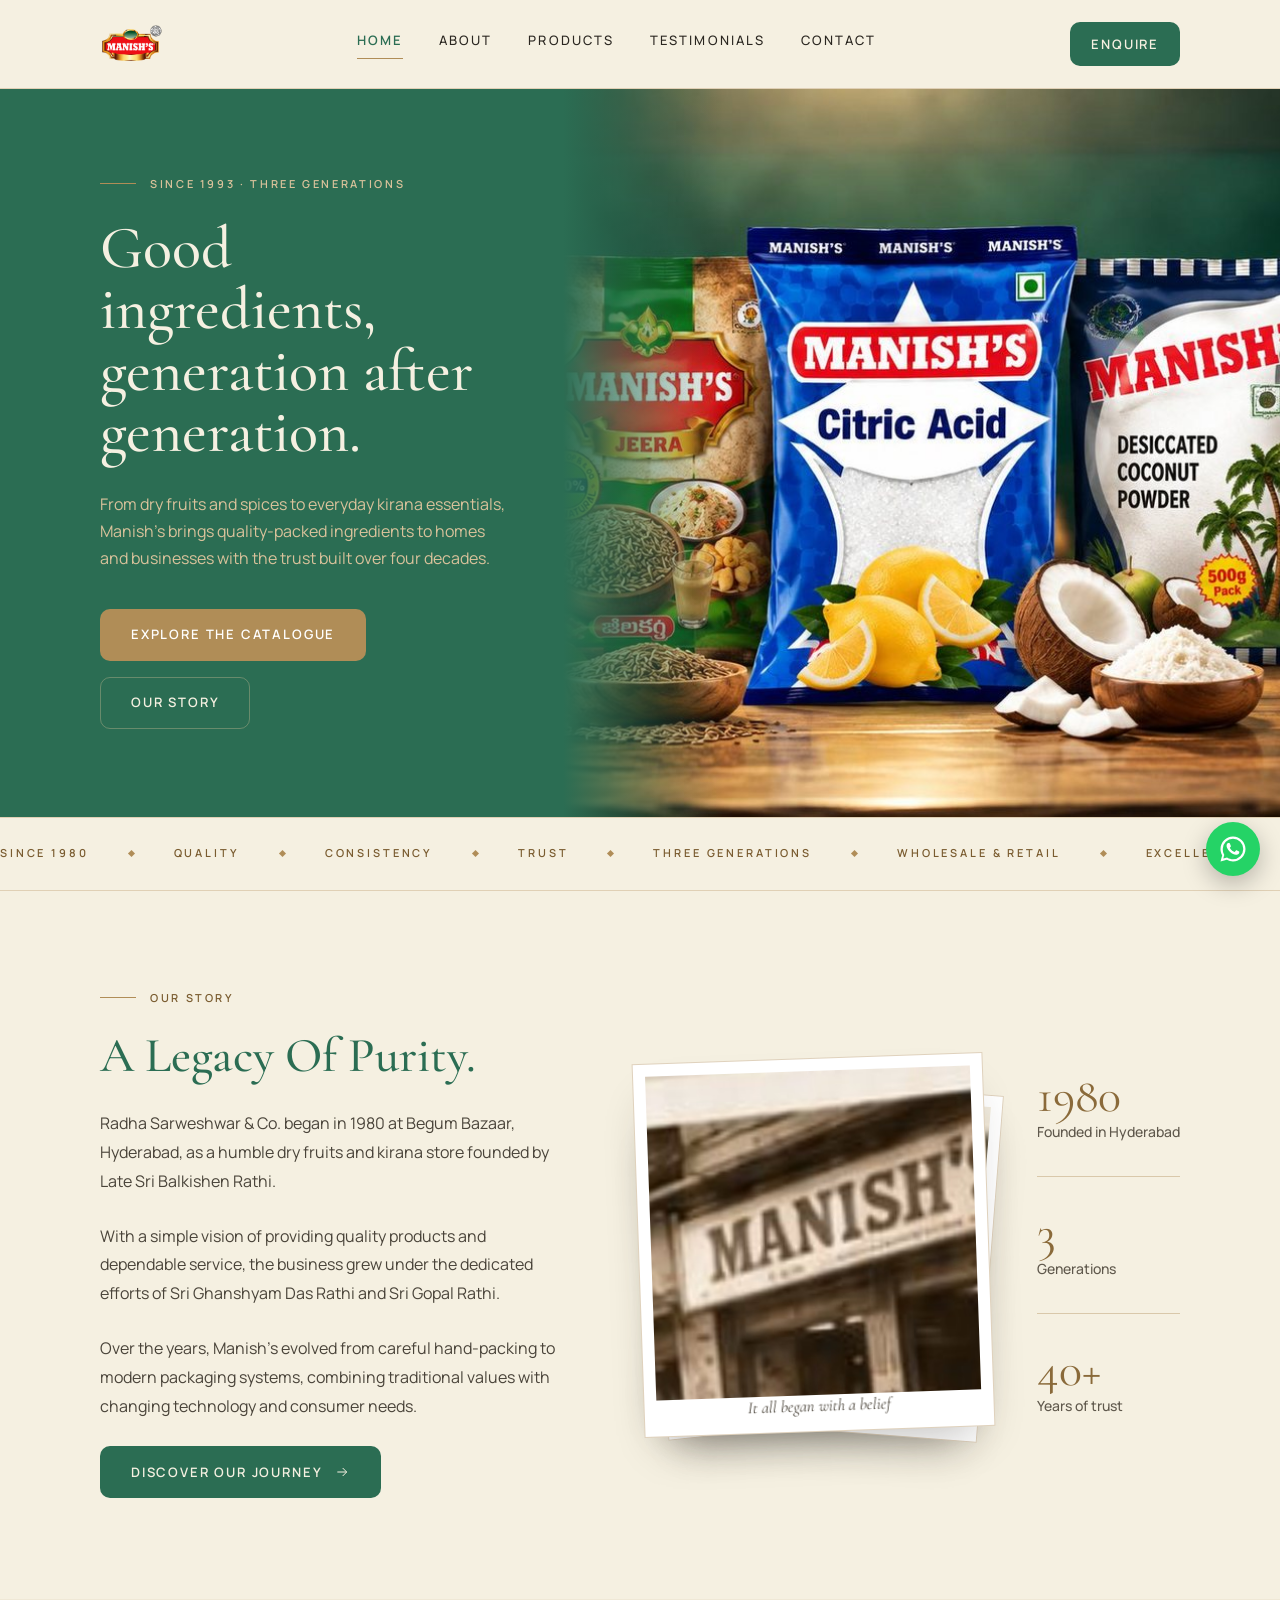
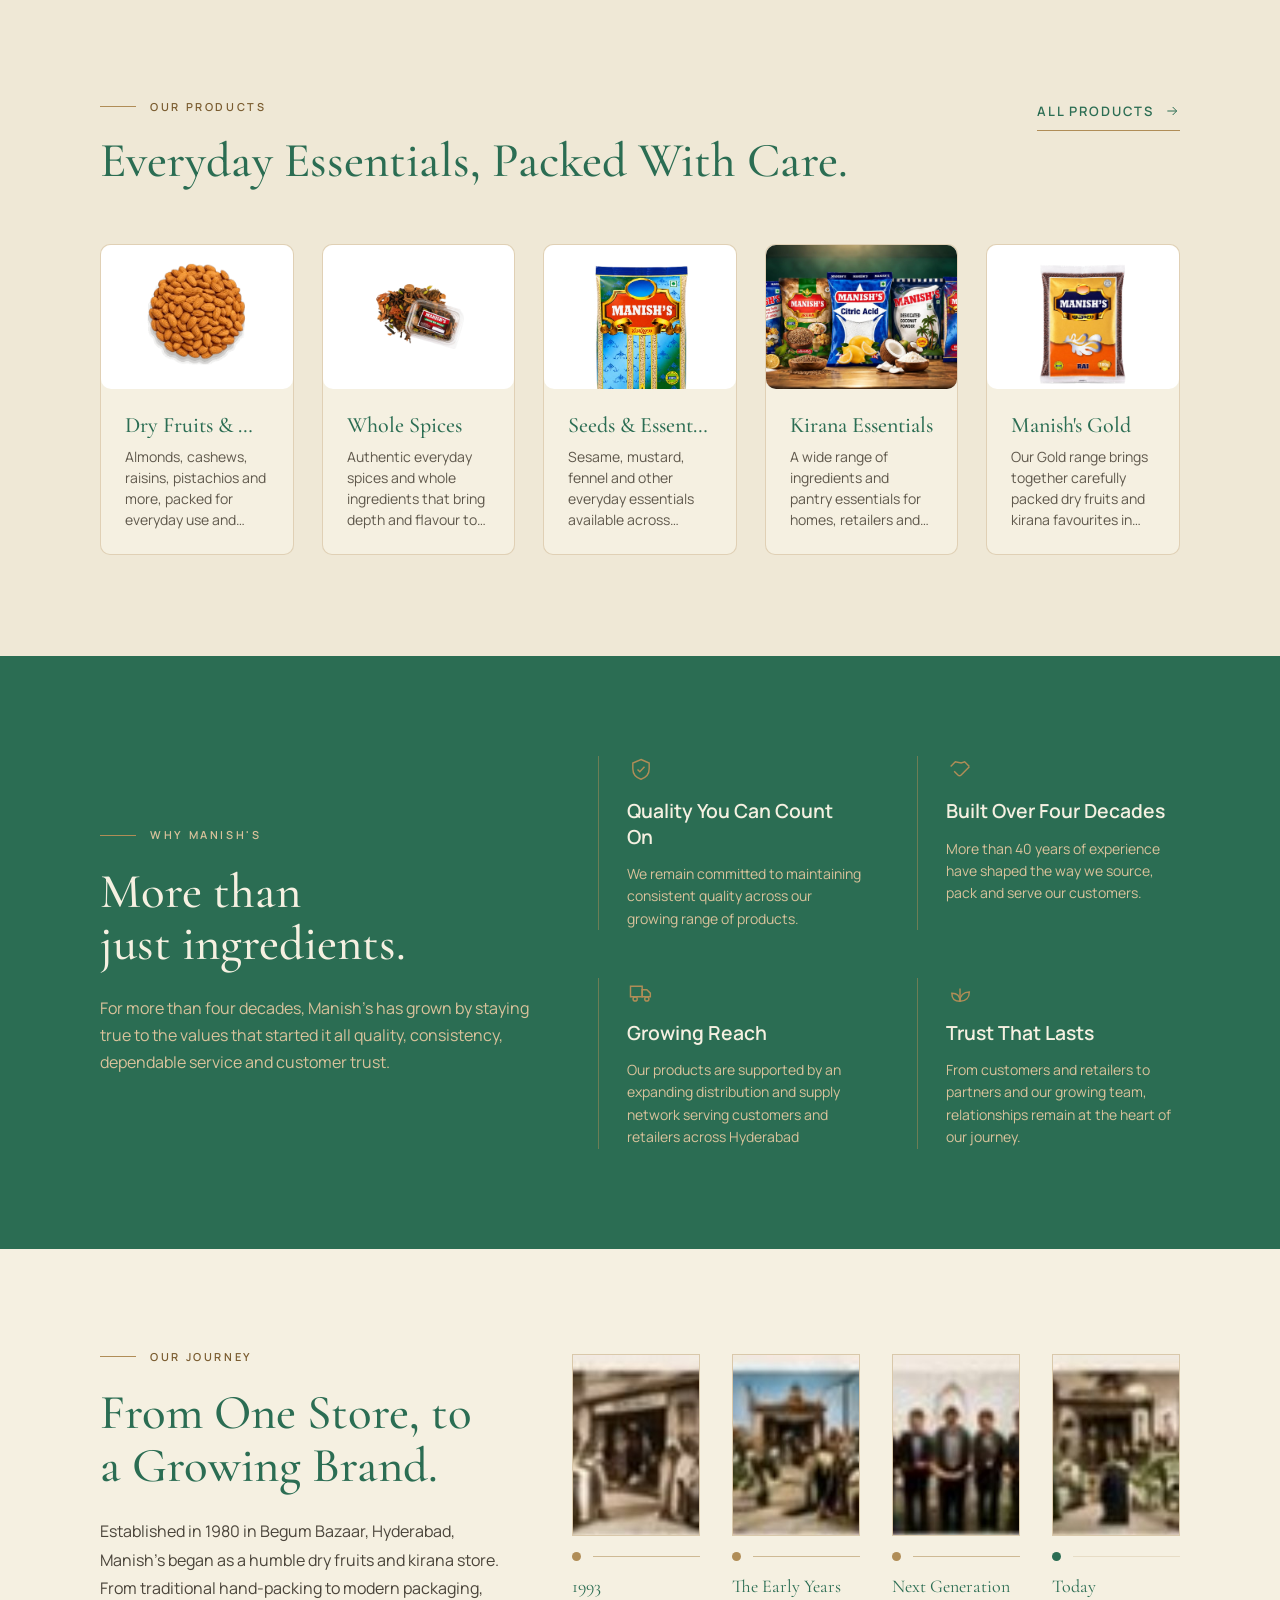
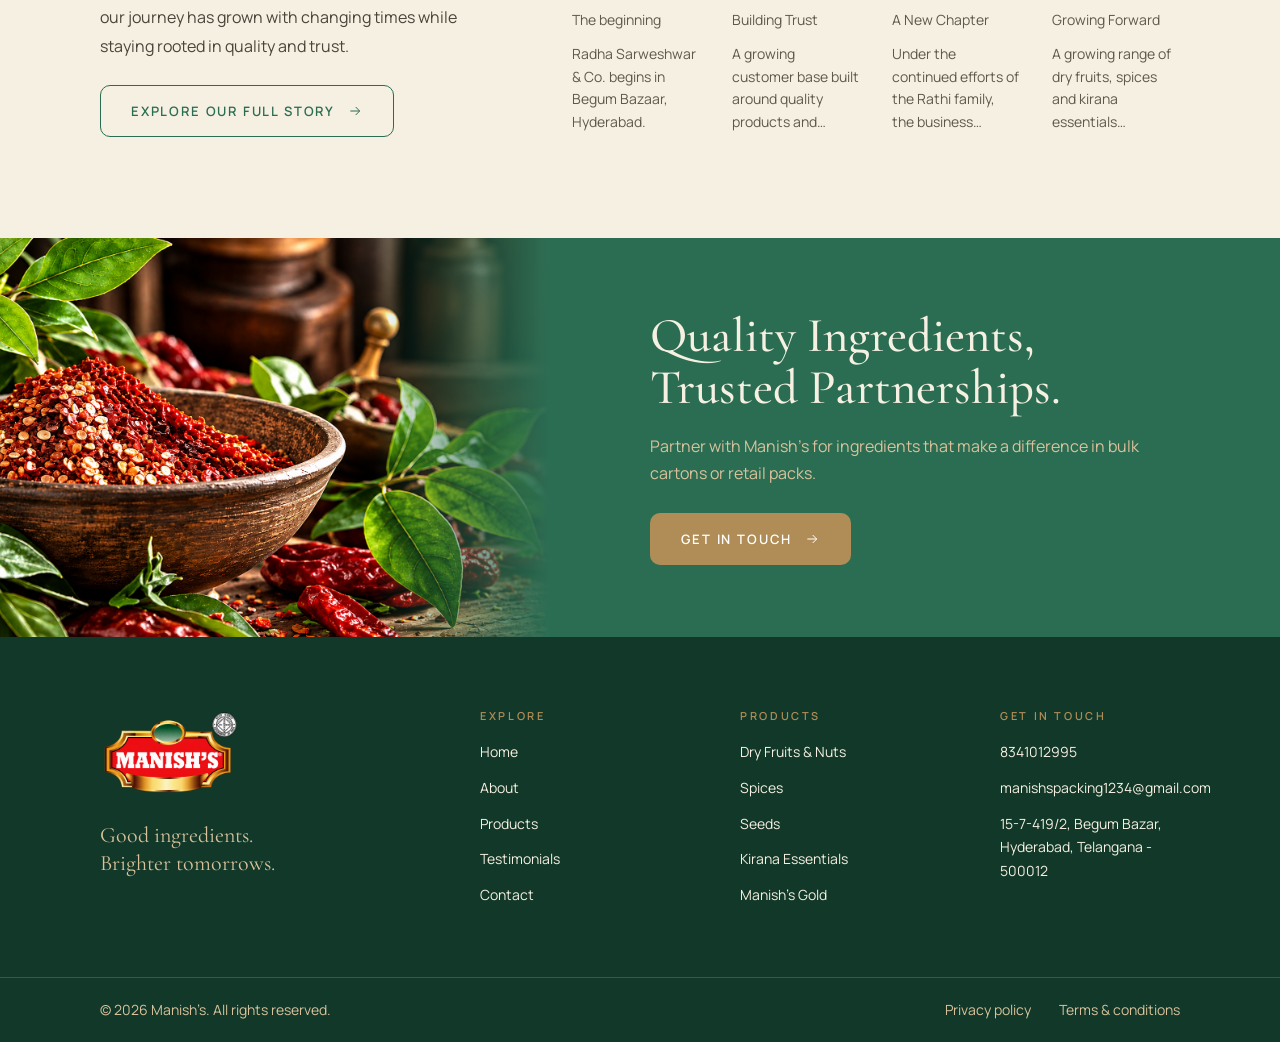
==== index.html @ 238dfd73 "update" ====
<!doctype html>
<html lang="en">
<head>
<meta charset="utf-8">
<meta name="viewport" content="width=device-width, initial-scale=1">
<title>Manish's - good ingredients, generation after generation</title>
<meta name="description" content="Dried fruits, nuts, seeds, spices and pantry essentials from Manish's — sourced at origin, graded by hand, trading since 1993.">
<meta property="og:title" content="Manish's — good ingredients, generation after generation">
<meta property="og:description" content="Dried fruits, nuts, seeds, spices and pantry essentials from Manish's — sourced at origin, graded by hand, trading since 1993.">
<meta property="og:type" content="website">
<meta name="theme-color" content="#1e5841">
<link rel="icon" href="assets/img/Logo.png">
<link rel="preconnect" href="https://fonts.googleapis.com">
<link rel="preconnect" href="https://fonts.gstatic.com" crossorigin>
<link href="https://fonts.googleapis.com/css2?family=Cormorant+Garamond:wght@400;500;600&family=Manrope:wght@400;500;600;700&display=swap" rel="stylesheet">
<link rel="stylesheet" href="assets/css/style.css">
</head>
<body>
<a class="skip-link" href="#main">Skip to content</a>
<header class="site-header">
  <div class="container site-header__inner">
    <a class="brand" href="index.html" aria-label="Manish's — home">
      <img src="assets/img/Logo.png" alt="Manish's" width="140" height="107">
    </a>
    <nav class="nav" aria-label="Primary"><a class="nav__link" href="index.html" aria-current="page">Home</a><a class="nav__link" href="about.html">About</a><a class="nav__link" href="products.html">Products</a><a class="nav__link" href="testimonials.html">Testimonials</a><a class="nav__link" href="contact.html">Contact</a></nav>
    <div class="header__actions">
      <a class="btn btn--primary btn--sm" href="contact.html">Enquire</a>
      <button class="nav-toggle" type="button" aria-label="Open menu" aria-expanded="false" aria-controls="drawer">
        <svg width="22" height="22" viewBox="0 0 24 24" fill="none" stroke="currentColor" stroke-width="1.6" aria-hidden="true"><path d="M4 7h16M4 12h16M4 17h16"/></svg>
      </button>
    </div>
  </div>
</header>

<div class="drawer" id="drawer" aria-hidden="true" aria-label="Menu">
  <div class="drawer__top">
    <img src="assets/img/logo-crest.png" alt="Manish's" style="height:38px;width:auto">
    <button class="drawer__close" type="button" data-drawer-close aria-label="Close menu">
      <svg width="22" height="22" viewBox="0 0 24 24" fill="none" stroke="currentColor" stroke-width="1.6" aria-hidden="true"><path d="M6 6l12 12M18 6L6 18"/></svg>
    </button>
  </div>
  <div class="drawer__body">
    <nav class="drawer__list" aria-label="Mobile"><a class="drawer__link" href="index.html" aria-current="page">Home</a><a class="drawer__link" href="about.html">About</a><a class="drawer__link" href="products.html">Products</a><a class="drawer__link" href="testimonials.html">Testimonials</a><a class="drawer__link" href="contact.html">Contact</a></nav>
    <div class="drawer__meta">
      <a data-site-link="phone" href="contact.html"><span data-site="phone"></span></a>
      <a data-site-link="email" href="contact.html"><span data-site="email"></span></a>
    </div>
  </div>
</div>
<main id="main">

<section class="hero">
  <div class="hero__text">
    <p class="eyebrow eyebrow--light">Since 1993 &middot; Three generations</p>
    <h1>Good ingredients,<br>generation after<br>generation.</h1>
    <p class="hero__lede">From dry fruits and spices to everyday kirana essentials, Manish’s brings quality-packed ingredients to homes and businesses with the trust built over four decades.</p>
    <div class="hero__actions">
      <a class="btn btn--gold" href="products.html">Explore the catalogue</a>
      <a class="btn btn--ghost-light" href="about.html">Our story</a>
    </div>
  </div>
  <div class="hero__media">
    <img src="assets/img/hero-packs.jpg" alt="The Manish's range of packaged ingredients" width="1400" height="723" fetchpriority="high">
  </div>
</section>

<div class="marquee" aria-hidden="true"><div class="marquee__track"><div class="marquee__group"><span class="marquee__item">SINCE 1980</span><span class="marquee__item">QUALITY</span><span class="marquee__item">CONSISTENCY</span><span class="marquee__item">TRUST</span><span class="marquee__item">THREE GENERATIONS</span><span class="marquee__item">WHOLESALE & RETAIL</span><span class="marquee__item">EXCELLENCE</span></div><div class="marquee__group"><span class="marquee__item">SINCE 1980</span><span class="marquee__item">QUALITY</span><span class="marquee__item">CONSISTENCY</span><span class="marquee__item">TRUST</span><span class="marquee__item">THREE GENERATIONS</span><span class="marquee__item">WHOLESALE & RETAIL</span><span class="marquee__item">EXCELLENCE</span></div></div></div>

<section class="section">
  <div class="container split split--reverse reveal" style="--split:1fr 1.15fr">
    <div class="stack" style="--gap:1.625rem">
      <p class="eyebrow">Our story</p>
      <h2>A Legacy Of Purity.</h2>
      <p style="color:var(--ink-soft);line-height:1.8">Radha Sarweshwar & Co. began in 1980 at Begum Bazaar, Hyderabad, as a humble dry fruits and kirana store founded by Late Sri Balkishen Rathi. </p>

<p style="color:var(--ink-soft);line-height:1.8">With a simple vision of providing quality products and dependable service, the business grew under the dedicated efforts of Sri Ghanshyam Das Rathi and Sri Gopal Rathi. </p>

<p style="color:var(--ink-soft);line-height:1.8">Over the years, Manish’s evolved from careful hand-packing to modern packaging systems, combining traditional values with changing technology and consumer needs.</p>
      <a class="btn btn--primary" href="about.html" style="align-self:flex-start">Discover Our Journey <svg width="16" height="16" viewBox="0 0 24 24" fill="none" stroke="currentColor" stroke-width="1.5" aria-hidden="true"><path d="M5 12h14M13 6l6 6-6 6"/></svg></a>
    </div>
    <div class="split" style="--split:1fr auto;gap:3rem">
      <div class="photo-stack" data-photo-stack role="group" aria-label="Photographs from the Manish's story">
        <figure class="photo-stack__item" data-stack-item>
          <img src="assets/img/heritage-shop.jpg" alt="The original Manish's shopfront in Begum Bazaar" loading="lazy">
          <figcaption>It all began with a belief</figcaption>
        </figure>
        <figure class="photo-stack__item" data-stack-item>
          <img src="assets/img/journey-1.jpg" alt="The shopfront in its early years" loading="lazy">
        </figure>
        <figure class="photo-stack__item" data-stack-item>
          <img src="assets/img/journey-4.jpg" alt="Inside the store today" loading="lazy">
        </figure>
        <figure class="photo-stack__item" data-stack-item>
          <img src="assets/img/journey-3.jpg" alt="Three generations of the family" loading="lazy">
        </figure>
      </div>
      <div class="stats" style="flex-direction:column;gap:2rem">
        <div class="stat"><span class="stat__num">1980</span><span class="stat__label">Founded in Hyderabad</span></div>
        <hr class="hr-gold">
        <div class="stat"><span class="stat__num">3</span><span class="stat__label">Generations</span></div>
         <hr class="hr-gold">
        <div class="stat"><span class="stat__num">40+</span><span class="stat__label">Years of trust</span></div>
      </div>
    </div>
  </div>
</section>

<section class="section section--deep">
  <div class="container stack" style="--gap:3.5rem">
    <div class="section-head section-head--row reveal">
      <div class="stack" style="--gap:1.375rem">
        <p class="eyebrow">Our products</p>
        <h2>Everyday Essentials, Packed With Care.</h2>
      </div>
      <a class="link-arrow" href="products.html">All products <svg width="16" height="16" viewBox="0 0 24 24" fill="none" stroke="currentColor" stroke-width="1.5" aria-hidden="true"><path d="M5 12h14M13 6l6 6-6 6"/></svg></a>
    </div>
    <div class="grid grid--5 grid--cat2 reveal">
      <a class="cat-card" href="products.html#dry-fruits-nuts">
        <div class="cat-card__media"><img class="is-cutout" src="assets/img/p-almonds.png" alt="Whole almonds" loading="lazy"></div>
        <div class="cat-card__body"><h4>Dry Fruits & Nuts</h4><p>Almonds, cashews, raisins, pistachios and more, packed for everyday use and special occasions.</p></div>
      </a>
      <a class="cat-card" href="products.html#seeds">
        <div class="cat-card__media"><img class="is-cutout" src="assets/img/Mix_Masala_Open-removebg-preview.png" alt="Manish's whole spice mix pack" loading="lazy"></div>
        <div class="cat-card__body"><h4>Whole Spices</h4><p>Authentic everyday spices and whole ingredients that bring depth and flavour to every kitchen.</p></div>
      </a>
      <a class="cat-card" href="products.html#spices-essentials">
        <div class="cat-card__media"><img class="is-cutout" src="assets/img/Front_Sesame-removebg-preview.png" alt="Manish's sesame seeds pack" loading="lazy"></div>
        <div class="cat-card__body"><h4>Seeds & Essentials</h4><p>Sesame, mustard, fennel and other everyday essentials available across convenient pack sizes.</p></div>
      </a>
      <a class="cat-card" href="products.html#speciality">
        <div class="cat-card__media"><img src="assets/img/hero-packs.jpg" alt="A lineup of Manish's kirana essentials packs" loading="lazy"></div>
        <div class="cat-card__body"><h4>Kirana Essentials</h4><p>A wide range of ingredients and pantry essentials for homes, retailers and businesses.</p></div>
      </a>
       <a class="cat-card" href="products.html#speciality">
        <div class="cat-card__media"><img class="is-cutout" src="assets/img/Front_Rai-removebg-preview.png" alt="Manish's Gold range pack" loading="lazy"></div>
        <div class="cat-card__body"><h4>Manish's Gold</h4><p>Our Gold range brings together carefully packed dry fruits and kirana favourites in premium packs.</p></div>
      </a>
    </div>
  </div>
</section>

<section class="section section--emerald">
  <div class="container split reveal" style="--split:0.85fr 1.15fr">
    <div class="stack" style="--gap:1.5rem">
      <p class="eyebrow">Why Manish's</p>
      <h2>More than just ingredients.</h2>
      <p>For more than four decades, Manish’s has grown by staying true to the values that started it all quality, consistency, dependable service and customer trust.</p>
    </div>
    <div class="feature-grid">
      <div class="feature">
        <svg width="28" height="28" viewBox="0 0 24 24" fill="none" stroke="currentColor" stroke-width="1.25" aria-hidden="true"><path d="M12 3l7 3v5c0 4.2-2.9 7.6-7 8.9C7.9 18.6 5 15.2 5 11V6l7-3z"/><path d="M9 11.5l2 2 4-4.2"/></svg>
        <h5>Quality You Can Count On</h5>
        <p>We remain committed to maintaining consistent quality across our growing range of products.</p>
      </div>
      <div class="feature">
        <svg width="28" height="28" viewBox="0 0 24 24" fill="none" stroke="currentColor" stroke-width="1.25" aria-hidden="true"><path d="M7 13l3.2 3.2a2 2 0 002.8 0L20 9.3"/><path d="M4 9l4-4 5 1 3-1 4 4"/></svg>
        <h5>Built Over Four Decades</h5>
        <p>More than 40 years of experience have shaped the way we source, pack and serve our customers.</p>
      </div>
      <div class="feature">
        <svg width="28" height="28" viewBox="0 0 24 24" fill="none" stroke="currentColor" stroke-width="1.25" aria-hidden="true"><path d="M3 7h10v9H3z"/><path d="M13 10h4l3 3v3h-7z"/><circle cx="7" cy="18" r="1.8"/><circle cx="17" cy="18" r="1.8"/></svg>
        <h5>Growing Reach</h5>
        <p>Our products are supported by an expanding distribution and supply network serving customers and retailers across Hyderabad</p>
      </div>
      <div class="feature">
        <svg width="28" height="28" viewBox="0 0 24 24" fill="none" stroke="currentColor" stroke-width="1.25" aria-hidden="true"><path d="M12 20c0-5 3-8 8-8 0 5-3 8-8 8z"/><path d="M12 20c0-4.4-2.6-7-7-7 0 4.4 2.6 7 7 7z"/><path d="M12 20V9"/></svg>
        <h5>Trust That Lasts</h5>
        <p>From customers and retailers to partners and our growing team, relationships remain at the heart of our journey.</p>
      </div>
    </div>
  </div>
</section>

<section class="section">
  <div class="container split reveal" style="--split:0.8fr 1.2fr">
    <div class="stack" style="--gap:1.5rem">
      <p class="eyebrow">Our Journey</p>
      <h2>From One Store, to a Growing Brand.</h2>
      <p style="color:var(--ink-soft);line-height:1.8">Established in 1980 in Begum Bazaar, Hyderabad, Manish’s began as a humble dry fruits and kirana store.
From traditional hand-packing to modern packaging, our journey has grown with changing times while staying rooted in quality and trust.</p>
      <a class="btn btn--ghost" href="about.html" style="align-self:flex-start">Explore our full story <svg width="16" height="16" viewBox="0 0 24 24" fill="none" stroke="currentColor" stroke-width="1.5" aria-hidden="true"><path d="M5 12h14M13 6l6 6-6 6"/></svg></a>
    </div>
    <div class="timeline">
      <div class="timeline__item"><img src="assets/img/journey-1.jpg" alt="The first Manish's shop, 1993" loading="lazy"><div class="timeline__rule"><span class="timeline__dot"></span><span class="timeline__line"></span></div><span class="timeline__year">1993</span><p>The beginning</p> <p>Radha Sarweshwar & Co. begins in Begum Bazaar, Hyderabad.</p></div>
      <div class="timeline__item"><img src="assets/img/journey-2.jpg" alt="Expanding to new markets in the 2000s" loading="lazy"><div class="timeline__rule"><span class="timeline__dot"></span><span class="timeline__line"></span></div><span class="timeline__year">The Early Years</span><p>Building Trust</p><p>A growing customer base built around quality products and dependable service.</p></div>
      <div class="timeline__item"><img src="assets/img/journey-3.jpg" alt="The next generation joins the business" loading="lazy"><div class="timeline__rule"><span class="timeline__dot"></span><span class="timeline__line"></span></div><span class="timeline__year">Next Generation</span><p>A New Chapter</p><p>Under the continued efforts of the Rathi family, the business expands beyond traditional retail.</p></div>
      <div class="timeline__item"><img src="assets/img/journey-4.jpg" alt="Manish's today" loading="lazy"><div class="timeline__rule"><span class="timeline__dot"></span><span class="timeline__line"></span></div><span class="timeline__year">Today</span><p>Growing Forward</p><p>A growing range of dry fruits, spices and kirana essentials supported by an expanding distribution network.</p></div>
    </div>
  </div>
</section>

<section class="cta-band cta-band--split">
  <div class="cta-band__media"><img src="assets/img/cta-chilli.png" alt="Chilli flakes in a brass bowl" loading="lazy"></div>
  <div class="cta-band__body reveal">
    <h2>Quality Ingredients, Trusted Partnerships.</h2>
    <p>Partner with Manish's for ingredients that make a difference in bulk cartons or retail packs.</p>
    <a class="btn btn--gold" href="contact.html">Get in touch <svg width="16" height="16" viewBox="0 0 24 24" fill="none" stroke="currentColor" stroke-width="1.5" aria-hidden="true"><path d="M5 12h14M13 6l6 6-6 6"/></svg></a>
  </div>
</section>

</main>
<footer class="site-footer">
  <div class="container footer__grid">
    <div class="footer__mark">
      <img src="assets/img/Logo.png" alt="Manish's">
      <p class="footer__tagline">Good ingredients.<br>Brighter tomorrows.</p>
    </div>
    <div>
      <span class="footer__title">Explore</span>
      <ul class="footer__list">
        <li><a href="index.html">Home</a></li>
        <li><a href="about.html">About</a></li>
        <li><a href="products.html">Products</a></li>
        <li><a href="testimonials.html">Testimonials</a></li>
        <li><a href="contact.html">Contact</a></li>
      </ul>
    </div>
    <div>
      <span class="footer__title">PRODUCTS</span>
      <ul class="footer__list">
        <li><a href="index.html">Dry Fruits & Nuts</a></li>
        <li><a href="about.html">Spices</a></li>
        <li><a href="products.html">Seeds</a></li>
        <li><a href="testimonials.html">Kirana Essentials</a></li>
        <li><a href="contact.html">Manish's Gold</a></li>
      </ul>
    </div>
    <div>
      <span class="footer__title">Get in touch</span>
      <ul class="footer__list">
        <li><a data-site-link="phone" href="contact.html"><span data-site="phone">8341012995</span></a></li>
        <li><a data-site-link="email" href="contact.html"><span data-site="email">manishspacking1234@gmail.com</span></a></li>
        <li><span data-site="address">15-7-419/2, Begum Bazar, Hyderabad, Telangana - 500012</span></li>
      </ul>
    </div>
  </div>
  <div class="container footer__bar">
    <span>&copy; <span data-site="year">2026</span> Manish&rsquo;s. All rights reserved.</span>
    <span class="footer__legal"><a href="#">Privacy policy</a><a href="#">Terms &amp; conditions</a></span>
  </div>
</footer>

<div class="modal" id="lead-gate" role="dialog" aria-modal="true" aria-labelledby="gate-title" aria-hidden="true">
  <div class="modal__dialog">
    <button class="modal__close" type="button" data-gate-close aria-label="Close">
      <svg width="18" height="18" viewBox="0 0 24 24" fill="none" stroke="currentColor" stroke-width="1.6" aria-hidden="true"><path d="M6 6l12 12M18 6L6 18"/></svg>
    </button>

    <div class="modal__panel" data-panel="form">
      <div class="stack" style="--gap:0.875rem">
        <p class="eyebrow">One step first</p>
        <h2 id="gate-title" style="font-size:var(--fs-h3)">Who are we sending this to?</h2>
        <p style="font-size:0.9375rem;color:var(--ink-soft)">Leave your name and phone number to open grades, origins and packing &mdash; and to download the brochure. Once only; we will not pass it on.</p>
        <p data-gate-context class="modal__note"></p>
      </div>
      <form class="form" id="gate-form" novalidate>
        <div class="field">
          <label for="gate-name">Your name *</label>
          <input id="gate-name" name="name" type="text" autocomplete="name" placeholder="Full name" required>
        </div>
        <div class="field">
          <label for="gate-phone">Phone Number *</label>
          <input id="gate-phone" name="phone" type="tel" autocomplete="tel" placeholder="Include country code" required>
        </div>
        <button class="btn btn--primary btn--block" type="submit">Unlock product details</button>
        <p class="modal__note">By continuing you agree we may contact you about this enquiry. No marketing lists, no resale of your number.</p>
      </form>
    </div>

    <div class="modal__panel" data-panel="done" hidden>
      <div class="tick"><svg width="26" height="26" viewBox="0 0 24 24" fill="none" stroke="currentColor" stroke-width="1.5" aria-hidden="true"><path d="M5 12.5l4.5 4.5L19 7.5"/></svg></div>
      <div class="stack" style="--gap:0.75rem">
        <h2 style="font-size:var(--fs-h3)">Unlocked. Thank you.</h2>
        <p style="font-size:0.9375rem;color:var(--ink-soft)">The full catalogue is open on this device for the next 30 days. Someone from the counter will call if you asked for a sample.</p>
      </div>
      <div class="stack" style="--gap:0.75rem">
        <a class="btn btn--primary btn--block" data-gate-continue href="products.html">Continue <svg width="16" height="16" viewBox="0 0 24 24" fill="none" stroke="currentColor" stroke-width="1.5" aria-hidden="true"><path d="M5 12h14M13 6l6 6-6 6"/></svg></a>
        <a class="btn btn--ghost btn--block" href="https://drive.google.com/file/d/1Wv7-KLchMu80b-bb1kwEi6FxfUnyIcOr/view" target="_blank" rel="noopener" data-brochure><svg width="17" height="17" viewBox="0 0 24 24" fill="none" stroke="currentColor" stroke-width="1.5" aria-hidden="true"><path d="M12 3v12M7.5 11l4.5 4.5 4.5-4.5M4 20h16"/></svg>Download the brochure</a>
      </div>
    </div>
  </div>
</div>

<script src="assets/js/data.js"></script>
<script src="assets/js/main.js"></script>
</body>
</html>
---- assets/css/style.css ----
/* ==========================================================================
   Manish's — stylesheet
   Sections: 1 tokens · 2 base · 3 layout · 4 components · 5 page blocks
             6 modal · 7 forms · 8 motion · 9 print
   ========================================================================== */

/* 1 ─── tokens ──────────────────────────────────────────────────────────── */

:root {
  /* brand */
  --emerald:        #2b6d53;
  --emerald-deep:   rgb(18, 56, 41);
  --emerald-hover:  #133f2d;
  --gold:           #b08d57;   /* lines + fills only — fails contrast as small text */
  --gold-text:      #7a5c30;   /* small text on ivory — 5.4:1 */
  --gold-display:   #8a6a3a;   /* large display type on ivory — 4.3:1 */
  --pale-gold:      #d9c29b;   /* text on emerald — 4.8:1 */
  --ivory:          #f5f0e1;
  --ivory-deep:     #efe8d6;
  --ivory-tint:     #faf7ee;
  --white:          #ffffff;
  --ink:            #2a2620;
  --ink-soft:       #4a443a;
  --ink-muted:      #5f584c;

  --rule:           rgba(176, 141, 87, 0.32);
  --rule-strong:    rgba(176, 141, 87, 0.55);
  --rule-on-dark:   rgba(217, 194, 155, 0.35);

  /* type */
  --display: 'Cormorant Garamond', Georgia, 'Times New Roman', serif;
  --sans: 'Manrope', 'Segoe UI', system-ui, -apple-system, sans-serif;

  --fs-h1: clamp(2.75rem, 1.65rem + 3.3vw, 4.5rem);
  --fs-h2: clamp(2.125rem, 1.45rem + 2vw, 3.25rem);
  --fs-h3: clamp(1.75rem, 1.35rem + 1.2vw, 2.375rem);
  --fs-h4: clamp(1.5rem, 1.3rem + 0.6vw, 1.875rem);
  --fs-h5: clamp(1.125rem, 1.05rem + 0.2vw, 1.25rem);
  --fs-body: clamp(0.9375rem, 0.9rem + 0.15vw, 1rem);
  --fs-small: 0.875rem;
  --fs-ui: 0.8125rem;
  --fs-eyebrow: 0.6875rem;

  /* space */
  --gutter: 1.5rem;
  --section-y: clamp(3rem, 1.5rem + 6vw, 6.875rem);
  --header-h: 64px;

  --shadow-card: 0 1px 2px rgba(42, 38, 32, 0.04);
  --shadow-lift: 0 12px 28px rgba(20, 61, 45, 0.12);
  --shadow-modal: 0 24px 64px rgba(20, 61, 45, 0.32);

  --radius-card: 10px;

  --ease: cubic-bezier(0.22, 0.61, 0.36, 1);
}

@media (min-width: 64rem) {
  :root { --gutter: 6.25rem; --header-h: 88px; }
}

/* 2 ─── base ────────────────────────────────────────────────────────────── */

*, *::before, *::after { box-sizing: border-box; }

html { -webkit-text-size-adjust: 100%; scroll-behavior: smooth; scroll-padding-top: calc(var(--header-h) + 16px); }

body {
  margin: 0;
  background: var(--ivory);
  color: var(--ink);
  font-family: var(--sans);
  font-size: var(--fs-body);
  line-height: 1.7;
  -webkit-font-smoothing: antialiased;
  overflow-x: hidden;
}

body.is-locked { overflow: hidden; }

h1, h2, h3, h4 { font-family: var(--display); font-weight: 500; color: var(--emerald); margin: 0; text-wrap: balance; }
h1 { font-size: var(--fs-h1); line-height: 1.02; }
h2 { font-size: var(--fs-h2); line-height: 1.08; }
h3 { font-size: var(--fs-h3); line-height: 1.1; }
h4 { font-size: var(--fs-h4); line-height: 1.15; }
h5 { font-family: var(--sans); font-weight: 600; font-size: var(--fs-h5); line-height: 1.3; margin: 0; color: var(--ink); }
p  { margin: 0; text-wrap: pretty; }

a { color: var(--emerald); text-decoration-thickness: 1px; text-underline-offset: 3px; }
a:hover { color: var(--gold-text); }

img { max-width: 100%; display: block; }
ul { margin: 0; padding: 0; list-style: none; }

:focus-visible { outline: 2px solid var(--gold-display); outline-offset: 3px; }

.sr-only {
  position: absolute; width: 1px; height: 1px; margin: -1px;
  padding: 0; overflow: hidden; clip: rect(0 0 0 0); white-space: nowrap; border: 0;
}

.skip-link {
  position: absolute; left: 50%; top: 0; transform: translate(-50%, -110%);
  z-index: 200; padding: 0.75rem 1.25rem; background: var(--emerald); color: var(--ivory);
  font-size: var(--fs-ui); letter-spacing: 0.14em; text-transform: uppercase; text-decoration: none;
}
.skip-link:focus { transform: translate(-50%, 0); color: var(--ivory); }

/* 3 ─── layout ──────────────────────────────────────────────────────────── */

.container { width: 100%; max-width: calc(1240px + var(--gutter) * 2); margin-inline: auto; padding-inline: var(--gutter); }

.section { padding-block: var(--section-y); }
.section--tight { padding-block: clamp(2.5rem, 1.5rem + 4vw, 4.5rem); }
.section--deep  { background: var(--ivory-deep); }
.section--emerald { background: var(--emerald); color: var(--pale-gold); }
.section--emerald h2, .section--emerald h3, .section--emerald h5 { color: var(--ivory); }

.stack { display: flex; flex-direction: column; }
.stack > * + * { margin-top: var(--gap, 1.25rem); }

.grid { display: grid; gap: 1.75rem; grid-template-columns: repeat(var(--cols, 1), minmax(0, 1fr)); }
@media (min-width: 40rem)  { .grid { --cols: 2; } .grid--2up { --cols: 2; } }
@media (min-width: 64rem)  { .grid--3 { --cols: 3; } .grid--4 { --cols: 4; } }
/* explicit 2×2 on small screens (rather than a single stacked column) for cards that read well as pairs */
.grid--cat2 { --cols: 2; gap: 1rem 1.25rem; }
@media (min-width: 30rem)  { .grid--cat2 { gap: 1.75rem; } }
@media (min-width: 64rem)  { .grid--cat2.grid--4 { --cols: 4; } }
@media (min-width: 64rem)  { .grid--cat2.grid--5 { --cols: 5; } }

.split { display: grid; gap: clamp(2rem, 1rem + 4vw, 5rem); align-items: center; }
@media (min-width: 64rem) { .split { grid-template-columns: var(--split, 1fr 1fr); } }
.split--start { align-items: start; }
.split--end { align-items: end; }

.section-head { display: flex; flex-direction: column; gap: 1.25rem; }
@media (min-width: 64rem) {
  .section-head--row { flex-direction: row; align-items: flex-end; justify-content: space-between; gap: 3rem; }
  .section-head--row > :last-child { flex-shrink: 0; }
}

/* 4 ─── components ──────────────────────────────────────────────────────── */

/* eyebrow */
.eyebrow {
  display: flex; align-items: center; gap: 0.875rem;
  font-size: var(--fs-eyebrow); font-weight: 600; letter-spacing: 0.24em;
  text-transform: uppercase; color: var(--gold-text); line-height: 1.2;
}
.eyebrow::before { content: ""; width: 2.25rem; height: 1px; background: var(--gold); flex-shrink: 0; }
.section--emerald .eyebrow, .eyebrow--light { color: var(--pale-gold); }

/* buttons */
.btn {
  display: inline-flex; align-items: center; justify-content: center; gap: 0.75rem;
  min-height: 52px; padding: 0 1.875rem; border: 1px solid transparent; border-radius: var(--radius-card);
  font-family: var(--sans); font-size: var(--fs-ui); font-weight: 600;
  letter-spacing: 0.14em; text-transform: uppercase; text-decoration: none;
  cursor: pointer; transition: background-color 0.2s var(--ease), color 0.2s var(--ease), border-color 0.2s var(--ease);
}
.btn svg { flex-shrink: 0; transition: transform 0.25s var(--ease); }
.btn:hover svg { transform: translateX(3px); }

.btn--primary { background: var(--emerald); color: var(--ivory); }
.btn--primary:hover { background: var(--emerald-deep); color: var(--ivory); }
.btn--gold { background: var(--gold); color: #fff; }
.btn--gold:hover { background: var(--gold-display); color: var(--ivory); }
.btn--ghost { border-color: var(--emerald); color: var(--emerald); background: transparent; }
.btn--ghost:hover { background: var(--emerald); color: var(--ivory); }
.btn--ghost-light { border-color: var(--rule-on-dark); color: var(--ivory); background: transparent; }
.btn--ghost-light:hover { background: rgba(245, 240, 225, 0.12); color: var(--ivory); }
.btn--sm { min-height: 44px; padding: 0 1.25rem; }
.btn--block { width: 100%; }

.link-arrow {
  display: inline-flex; align-items: center; gap: 0.625rem; padding-bottom: 0.5rem;
  border-bottom: 1px solid var(--gold); color: var(--emerald);
  font-size: var(--fs-ui); font-weight: 600; letter-spacing: 0.14em;
  text-transform: uppercase; text-decoration: none; align-self: flex-start;
}
.link-arrow svg { transition: transform 0.25s var(--ease); }
.link-arrow:hover svg { transform: translateX(3px); }

/* header */
.site-header {
  position: sticky; top: 0; z-index: 100;
  background: var(--ivory); border-bottom: 1px solid var(--rule);
  transition: box-shadow 0.25s var(--ease);
}
.site-header.is-stuck { box-shadow: 0 6px 20px rgba(42, 38, 32, 0.07); }
.site-header__inner { height: var(--header-h); display: flex; align-items: center; justify-content: space-between; gap: 1rem; }
.brand { display: flex; align-items: center; flex-shrink: 0; }
.brand img { height: 34px; width: auto; }
@media (min-width: 64rem) { .brand img { height: 42px; } }

.nav { display: none; }
@media (min-width: 64rem) {
  .nav { display: flex; align-items: center; gap: 2.25rem; }
  .nav__link {
    font-size: var(--fs-ui); font-weight: 500; letter-spacing: 0.16em; text-transform: uppercase;
    color: var(--ink); text-decoration: none; padding-bottom: 6px; border-bottom: 1px solid transparent;
    transition: color 0.2s var(--ease), border-color 0.2s var(--ease);
  }
  .nav__link:hover { color: var(--emerald); border-bottom-color: var(--rule-strong); }
  .nav__link[aria-current="page"] { color: var(--emerald); font-weight: 600; border-bottom-color: var(--gold); }
}

.header__actions { display: flex; align-items: center; gap: 0.25rem; }
.nav-toggle {
  width: 44px; height: 44px; display: grid; place-items: center;
  background: none; border: none; color: var(--emerald); cursor: pointer;
}
@media (min-width: 64rem) { .nav-toggle { display: none; } }

/* mobile drawer */
.drawer {
  position: fixed; inset: 0; z-index: 150; display: grid; grid-template-rows: auto 1fr;
  background: var(--emerald); color: var(--ivory);
  transform: translateY(-100%); visibility: hidden;
  transition: transform 0.35s var(--ease), visibility 0.35s;
}
.drawer.is-open { transform: translateY(0); visibility: visible; }
.drawer__top { height: var(--header-h); display: flex; align-items: center; justify-content: space-between; padding-inline: var(--gutter); border-bottom: 1px solid var(--rule-on-dark); }
.drawer__close { width: 44px; height: 44px; display: grid; place-items: center; background: none; border: none; color: var(--ivory); cursor: pointer; }
.drawer__body { padding: 2rem var(--gutter) 2.5rem; display: flex; flex-direction: column; gap: 2rem; overflow-y: auto; }
.drawer__list { display: flex; flex-direction: column; }
.drawer__link {
  padding: 1rem 0; border-bottom: 1px solid var(--rule-on-dark);
  font-family: var(--display); font-size: 2rem; line-height: 1.1; color: var(--ivory); text-decoration: none;
}
.drawer__link[aria-current="page"] { color: var(--pale-gold); }
.drawer__meta { display: flex; flex-direction: column; gap: 0.5rem; font-size: var(--fs-small); color: var(--pale-gold); }

/* footer */
.site-footer { background: var(--emerald-deep); color: var(--ivory); }
.site-footer a { color: var(--ivory); text-decoration: none; }
.site-footer a:hover { color: var(--pale-gold); text-decoration: underline; }
.footer__grid { display: grid; gap: 2.5rem; padding-block: clamp(2.75rem, 2rem + 3vw, 4.375rem); }
@media (min-width: 48rem) { .footer__grid { grid-template-columns: repeat(2, minmax(0, 1fr)); } }
@media (min-width: 64rem) { .footer__grid { grid-template-columns: 300px repeat(3, minmax(0, 1fr)); gap: 5rem; } }
.footer__mark img { width: 140px; margin-bottom: 1.25rem; }
.footer__tagline { font-family: var(--display); font-size: 1.375rem; line-height: 1.3; color: var(--pale-gold); }
.footer__title { display: block; font-size: var(--fs-eyebrow); font-weight: 600; letter-spacing: 0.24em; text-transform: uppercase; color: var(--gold); margin-bottom: 0.875rem; }
.footer__list { display: flex; flex-direction: column; gap: 0.75rem; font-size: var(--fs-small); }
.socials { display: flex; gap: 0.875rem; }
.socials a { width: 44px; height: 44px; display: grid; place-items: center; border: 1px solid var(--rule-on-dark); }
.socials a:hover { background: rgba(245, 240, 225, 0.1); }
.footer__bar {
  border-top: 1px solid rgba(217, 194, 155, 0.22); padding-block: 1.25rem;
  display: flex; flex-direction: column; gap: 0.5rem;
  font-size: var(--fs-small); color: var(--pale-gold);
}
@media (min-width: 48rem) { .footer__bar { flex-direction: row; align-items: center; justify-content: space-between; } }
.footer__bar a { color: var(--pale-gold); }
.footer__legal { display: flex; gap: 1.75rem; }

/* 5 ─── page blocks ─────────────────────────────────────────────────────── */

/* hero */
.hero { background: var(--emerald); color: var(--pale-gold); display: grid; }
@media (min-width: 64rem) { .hero { grid-template-columns: 44% 1fr; align-items: stretch; min-height: 42rem; } }
.hero__text { padding: clamp(2.5rem, 1.5rem + 5vw, 6rem) var(--gutter); display: flex; flex-direction: column; justify-content: center; gap: 1.75rem; order: 2; }
@media (min-width: 64rem) { .hero__text { order: 1; padding-right: 3.5rem; margin-left: auto; max-width: 40rem; } }
.hero__text h1 { color: var(--ivory); font-size: 60px; }
.hero__lede { max-width: 30rem; }
.hero__actions { display: flex; flex-wrap: wrap; gap: 1rem; margin-top: 0.5rem; }
.hero__media { position: relative; order: 1; overflow: hidden; min-height: 15rem; }
@media (min-width: 64rem) { .hero__media { order: 2; min-height: 100%; } }
.hero__media img { width: 100%; height: 100%; object-fit: cover; object-position: center 62%; }
@media (min-width: 64rem) {
  .hero__media::after {
    content: ""; position: absolute; inset: 0 auto 0 0; width: 10rem;
    background: linear-gradient(to right, var(--emerald), rgba(30, 88, 65, 0));
  }
}
@media (max-width : 780px){
  .hero__text h1 { color: var(--ivory); font-size: 40px; }
}

/* page header */
.page-head { padding-block: clamp(2.5rem, 1.5rem + 4vw, 6.25rem) 0; }
.page-head__inner { display: grid; gap: 1.5rem; }
@media (min-width: 64rem) { .page-head__inner { grid-template-columns: 1fr 1fr; align-items: start; gap: 5rem; } }
.page-head__lede { color: var(--ink-soft); line-height: 1.8; }
@media (min-width: 64rem) { .page-head__lede { padding-top: 0.875rem; } }

/* marquee */
.marquee { border-block: 1px solid var(--rule); overflow: hidden; }
.marquee__track { display: flex; width: max-content; animation: marquee 38s linear infinite; }
.marquee__group { display: flex; align-items: center; }
.marquee__item {
  display: flex; align-items: center; gap: 2.5rem; padding-right: 2.5rem; height: 4.5rem;
  font-size: var(--fs-eyebrow); font-weight: 600; letter-spacing: 0.26em;
  text-transform: uppercase; color: var(--gold-text); white-space: nowrap;
}
.marquee__item::after { content: ""; width: 5px; height: 5px; background: var(--gold); transform: rotate(45deg); }
.marquee:hover .marquee__track { animation-play-state: paused; }
@keyframes marquee { to { transform: translateX(-50%); } }

/* framed image */
.framed { padding: 0.875rem; background: var(--white); border: 1px solid rgba(176, 141, 87, 0.4); }
.framed img { width: 100%; height: clamp(12rem, 8rem + 16vw, 23.75rem); object-fit: cover; }

/* stacked-photo rotator: several photos fanned like prints, the front one changing on a timer */
.photo-stack {
  position: relative;
  width: 100%;
  max-width: 26rem;
  height: clamp(14rem, 9rem + 18vw, 25rem);
  margin-inline: auto;
}
.photo-stack__item {
  position: absolute;
  inset: 0;
  margin: 0;
  padding: 0.75rem 0.75rem 2.25rem;
  background: var(--white);
  border: 1px solid rgba(176, 141, 87, 0.4);
  box-shadow: 0 1.5rem 2.75rem -1.25rem rgba(42, 38, 32, 0.32);
  opacity: 0;
  z-index: 1;
  pointer-events: none;
  transform: rotate(7deg) scale(0.86) translate(1.25rem, 1.5rem);
  transition: transform 1.1s cubic-bezier(.22, .7, 0, 1), opacity 0.7s ease;
  will-change: transform, opacity;
}
.photo-stack__item img { width: 100%; height: 100%; object-fit: cover; display: block; }
.photo-stack__item figcaption {
  position: absolute; left: 0.75rem; right: 0.75rem; bottom: 0.7rem;
  font-family: var(--display); font-style: italic; color: var(--ink-soft);
  font-size: clamp(0.9rem, 0.8rem + 0.3vw, 1.0625rem); text-align: center;
}
.photo-stack__item:first-of-type { opacity: 1; z-index: 4; transform: rotate(-2deg) scale(1) translate(0, 0); } /* shows even if JS never runs */
.photo-stack__item.is-front { opacity: 1; z-index: 4; pointer-events: auto; transform: rotate(-2deg) scale(1) translate(0, 0); }
.photo-stack__item.is-next  { opacity: 1; z-index: 3; transform: rotate(4.5deg) scale(0.93) translate(1rem, 0.7rem); }
.photo-stack__item.is-back  { opacity: 1; z-index: 2; transform: rotate(-6deg) scale(0.87) translate(-0.85rem, 1.2rem); }
.photo-stack__item.is-hidden { opacity: 0; z-index: 1; transform: rotate(7deg) scale(0.86) translate(1.25rem, 1.5rem); }
@media (prefers-reduced-motion: reduce) {
  .photo-stack__item { transition: opacity 0.6s ease; }
}

/* stats */
.stats { display: flex; flex-wrap: wrap; gap: 1.5rem 2.5rem; }
.stat { display: flex; flex-direction: column; }
.stat__num { font-family: var(--display); font-size: clamp(2rem, 1.4rem + 2vw, 3.5rem); line-height: 1; color: var(--gold-display); }
.stat__label { font-size: var(--fs-small); font-weight: 500; color: var(--ink-muted); }
.stats--divided .stat + .stat { padding-left: 2.5rem; border-left: 1px solid rgba(176, 141, 87, 0.4); }

/* feature columns */
.feature { display: flex; flex-direction: column; gap: 0.875rem; padding-left: 1.75rem; border-left: 1px solid rgba(176, 141, 87, 0.5); }
.feature svg { color: var(--gold); }
.feature p { font-size: var(--fs-small); line-height: 1.6; }
.feature-grid { display: grid; gap: 2.5rem; grid-template-columns: 1fr; }
@media (min-width: 48rem) { .feature-grid { grid-template-columns: repeat(2, minmax(0, 1fr)); gap: 3rem 3.5rem; } }

/* category cards */
.cat-card { display: flex; flex-direction: column; background: var(--ivory); border: 1px solid var(--rule); text-decoration: none; transition: transform 0.28s var(--ease), box-shadow 0.28s var(--ease); border-radius: var(--radius-card); }
.cat-card:hover { transform: translateY(-4px); box-shadow: var(--shadow-lift); }
.cat-card__media { aspect-ratio: 4 / 3; display: grid; place-items: center; background: var(--white); overflow: hidden;  border-radius: var(--radius-card);}
.cat-card__media img { width: 100%; height: 100%; object-fit: cover; }
.cat-card__media img.is-cutout { max-width: 62%; max-height: 82%; width: auto; height: auto; object-fit: contain; }
.cat-card__body { padding: 1.5rem; display: flex; flex-direction: column; gap: 0.5rem; }
.cat-card__body h4 {
  font-size: clamp(0.9375rem, 0.6rem + 1vw, 1.375rem);
  white-space: nowrap; overflow: hidden; text-overflow: ellipsis;
}
.cat-card__body p {
  font-size: var(--fs-small); line-height: 1.5; color: var(--ink-muted);
  display: -webkit-box; -webkit-line-clamp: 4; -webkit-box-orient: vertical;
  overflow: hidden; min-height: calc(1.5em * 4);
}

/* on a phone the category cards read better lying down */
@media (max-width: 39.99rem) {
  .cat-card { flex-direction: row; align-items: stretch; }
  .cat-card__media { width: 38%; flex-shrink: 0; aspect-ratio: auto; }
  .cat-card__media img.is-cutout { width: 78%; }
  .cat-card__body { justify-content: center; padding: 1.125rem 1.25rem; }
  .cat-card__body h3 { font-size: 1.625rem; }

  /* the homepage category grid sits two-up even on a phone, so its cards stay
     upright (photo over text) rather than the horizontal row used elsewhere */
  .grid--cat2 .cat-card { flex-direction: column; align-items: stretch; }
  .grid--cat2 .cat-card__media { width: auto; flex-shrink: initial; aspect-ratio: 4 / 3; }
  .grid--cat2 .cat-card__media img.is-cutout { max-width: 62%; max-height: 82%; }
  .grid--cat2 .cat-card__body { justify-content: flex-start; padding: 1rem 1.125rem 1.25rem; gap: 0.375rem; }
  .grid--cat2 .cat-card__body h3 { font-size: 1.1875rem; }
  .grid--cat2 .cat-card__body p { font-size: 0.8125rem; }

  /* the catalogue page's per-category grid sits two-up on a phone too, so give
     the product cards a compact size to match instead of the full-width card */
  .grid--cat2 .product-card__media { padding: 0.75rem; }
  .grid--cat2 .product-card__body { padding: 0.875rem 0.875rem 1rem; gap: 0.25rem; }
  .grid--cat2 .product-card__body h3 { font-size: 1.125rem; }
  .grid--cat2 .product-card__body p { font-size: 0.75rem; }
  .grid--cat2 .product-card__foot { font-size: 0.6875rem; flex-wrap: wrap; row-gap: 0.25rem; }
  .grid--cat2 .chip { font-size: 0.5625rem; left: 0.625rem; top: 0.625rem; }
  .grid--cat2 .placeholder { min-height: 8rem; padding: 1rem; }
}

/* product card */
.product-card {
  display: flex; flex-direction: column; background: var(--white);
  border: 1px solid var(--rule); text-decoration: none; overflow: hidden;
  border-radius: var(--radius-card);
  transition: transform 0.28s var(--ease), box-shadow 0.28s var(--ease), border-color 0.28s var(--ease);
}
.product-card:hover { transform: translateY(-4px); box-shadow: var(--shadow-lift); border-color: var(--gold); }
.product-card__media { position: relative; aspect-ratio: 16 / 10; display: grid; place-items: center; background: var(--ivory-tint); padding: 1.25rem; }
.product-card__media img { max-width: 72%; max-height: 82%; width: auto; height: auto; object-fit: contain; transition: transform 0.35s var(--ease); }
.product-card:hover .product-card__media img { transform: scale(1.05); }
.chip {
  position: absolute; left: 0.875rem; top: 0.875rem;
  font-size: 0.625rem; font-weight: 600; letter-spacing: 0.16em; text-transform: uppercase; color: var(--gold-text);
}
.chip--on-photo { padding: 0.3rem 0.5rem; background: rgba(245, 240, 225, 0.92); }
.product-card__body { flex-grow: 1; padding: 1.125rem 1.25rem; display: flex; flex-direction: column; gap: 0.3rem; }
.product-card__body h3 { font-size: 1.625rem; }
.product-card__body p { font-size: var(--fs-small); line-height: 1.4; color: var(--ink-muted); }
.product-card__foot {
  margin-top: auto; padding-top: 0.75rem; border-top: 1px solid rgba(176, 141, 87, 0.3);
  display: flex; align-items: center; justify-content: space-between; gap: 0.5rem;
  font-size: 0.75rem; font-weight: 500; color: var(--gold-text);
}
.product-card__foot svg { flex-shrink: 0; }
.product-card .lock { display: inline-flex; align-items: center; gap: 0.3rem; }

/* placeholder tile */
.placeholder {
  display: grid; place-content: center; gap: 0.5rem; text-align: center;
  padding: 1.5rem; border: 1px dashed rgba(176, 141, 87, 0.7); color: var(--ink-muted);
  font-size: var(--fs-small); line-height: 1.5; min-height: 12rem;
}
.placeholder strong { font-size: var(--fs-eyebrow); font-weight: 600; letter-spacing: 0.16em; text-transform: uppercase; color: var(--gold-text); }
.placeholder--media { min-height: 0; width: 100%; height: 100%; }

/* filter bar */
.filters { display: flex; flex-wrap: wrap; gap: 0.625rem; }
.filter {
  min-height: 44px; padding: 0 1.375rem; display: inline-flex; align-items: center;
  background: transparent; border: 1px solid rgba(176, 141, 87, 0.6); border-radius: var(--radius-card); color: var(--ink);
  font-family: var(--sans); font-size: 0.75rem; font-weight: 500; letter-spacing: 0.12em;
  text-transform: uppercase; cursor: pointer; transition: background-color 0.2s var(--ease), color 0.2s var(--ease);
}
.filter:hover { background: var(--ivory-deep); }
.filter[aria-pressed="true"] { background: var(--emerald); border-color: var(--emerald); color: var(--ivory); font-weight: 600; }

.catalogue-group + .catalogue-group { margin-top: clamp(2.5rem, 1.5rem + 3vw, 4.5rem); }
.catalogue-group__head {
  display: flex; align-items: baseline; justify-content: space-between; gap: 1.5rem;
  padding-bottom: 1.25rem; margin-bottom: 2.25rem; border-bottom: 1px solid rgba(176, 141, 87, 0.45);
}
.catalogue-group__count { font-size: var(--fs-small); font-weight: 500; color: var(--ink-muted); }
.catalogue-group__head-right { display: flex; align-items: baseline; gap: 1.25rem; flex-shrink: 0; }
.catalogue-group__head .view-all {
  appearance: none; -webkit-appearance: none; border: 0; padding: 0; margin: 0;
  background: none; cursor: pointer; font-family: inherit;
  text-decoration: underline; text-decoration-color: var(--gold); text-underline-offset: 5px;
}
.catalogue-group__head .view-all:hover { text-decoration-color: var(--emerald); }
.catalogue-empty { padding: 3rem 0; text-align: center; color: var(--ink-muted); }

/* timeline */
.timeline { display: grid; gap: 1.75rem; --cols: 2; grid-template-columns: repeat(var(--cols), minmax(0, 1fr)); }
@media (min-width: 64rem) { .timeline { --cols: 4; gap: 2rem; } }
.timeline__item { display: flex; flex-direction: column; gap: 0.75rem; }
.timeline__item img { width: 100%; height: clamp(7.5rem, 5rem + 8vw, 13rem); object-fit: cover; border: 1px solid rgba(176, 141, 87, 0.4); }
.timeline__rule { display: flex; align-items: center; gap: 0.75rem; margin-block: 0.25rem; }
.timeline__dot { width: 9px; height: 9px; border-radius: 50%; background: var(--gold); flex-shrink: 0; }
.timeline__item:last-child .timeline__dot { background: var(--emerald); }
.timeline__line { flex-grow: 1; height: 1px; background: var(--rule-strong); }
.timeline__item:last-child .timeline__line { background: rgba(176, 141, 87, 0.2); }
.timeline__year { font-family: var(--display); font-size: 18px; line-height: 1.1; color: var(--emerald); }
.timeline__item p { font-size: var(--fs-small); line-height: 1.6; color: var(--ink-muted); }
.timeline__item p:nth-of-type(2) {
  display: -webkit-box; -webkit-line-clamp: 4; -webkit-box-orient: vertical;
  overflow: hidden; min-height: calc(1.6em * 4);
}

/* values */
.values { display: grid; gap: 1px; background: rgba(176, 141, 87, 0.4); grid-template-columns: repeat(2, minmax(0, 1fr)); }
@media (min-width: 64rem) { .values { grid-template-columns: repeat(3, minmax(0, 1fr)); } }
.value { background: var(--ivory-deep); padding: 1.375rem; min-height: 10rem; display: flex; flex-direction: column; justify-content: space-between; gap: 1rem; }
.value__n { font-size: var(--fs-eyebrow); font-weight: 600; letter-spacing: 0.2em; text-transform: uppercase; color: var(--gold-text); }
.value p { font-size: var(--fs-small); line-height: 1.5; color: var(--ink-muted); }
.value--accent { background: var(--emerald); }
.value--accent .value__n { color: var(--pale-gold); }
.value--accent p { font-family: var(--display); font-size: 1.5rem; line-height: 1.2; color: var(--ivory); }
.section--deep .value { background: var(--ivory-deep); }

/* CTA band */
.cta-band { background: var(--emerald); color: var(--pale-gold); display: grid; }
@media (min-width: 64rem) { .cta-band--split { grid-template-columns: 43% 1fr; } }
.cta-band__media { position: relative; overflow: hidden; min-height: 12rem; }
.cta-band__media img { width: 100%; height: 100%; object-fit: cover; }
@media (min-width: 64rem) {
  .cta-band__media::after { content: ""; position: absolute; inset: 0 0 0 auto; width: 11rem; background: linear-gradient(to right, rgba(30, 88, 65, 0), var(--emerald)); }
}
.cta-band__body { padding: clamp(2.5rem, 1.5rem + 4vw, 4.5rem) var(--gutter); display: flex; flex-direction: column; justify-content: center; gap: 1.125rem; }
.cta-band__body h2 { color: var(--ivory); max-width: 40rem; }
.cta-band__body p { max-width: 33rem; }
.cta-band__body .btn { align-self: flex-start; margin-top: 0.5rem; }
@media (min-width: 64rem) {
  .cta-band--row .cta-band__body { flex-direction: row; align-items: center; justify-content: space-between; gap: 3.75rem; }
  .cta-band--row .cta-band__body .btn { margin-top: 0; flex-shrink: 0; }
}

/* product detail */
.pdp { display: grid; gap: clamp(2rem, 1rem + 4vw, 5rem); align-items: start; }
@media (min-width: 64rem) { .pdp { grid-template-columns: 42% 1fr; } }
.pdp__gallery { display: flex; flex-direction: row-reverse; gap: 0.75rem; }
.pdp__figure { flex: 1; min-width: 0; background: transparent; border: none; display: grid; place-items: center; padding: 1rem; aspect-ratio: 7 / 6; max-height: 320px; }
.pdp__figure img { max-height: 80%; max-width: 100%; width: auto; object-fit: contain; }

.pdp__thumbs { display: flex; flex-direction: column; gap: 0.75rem; flex-shrink: 0; }
.pdp__thumb { width: 4rem; height: 4rem; padding: 0.35rem; border: 1px solid var(--rule); border-radius: 0.5rem; background: var(--white); display: grid; place-items: center; cursor: pointer; overflow: hidden; flex-shrink: 0; transition: border-color 0.15s ease; }
.pdp__thumb img { width: 100%; height: 100%; object-fit: contain; display: block; }
.pdp__thumb:hover { border-color: var(--rule-strong); }
.pdp__thumb.is-active { border-color: var(--gold); border-width: 2px; }
@media (max-width: 30rem) {
  .pdp__gallery { flex-direction: column-reverse; }
  .pdp__thumbs { flex-direction: row; }
}
.pdp__sub { font-family: var(--display); font-style: italic; font-size: clamp(1.25rem, 1.05rem + 0.8vw, 1.625rem); line-height: 1.3; color: var(--gold-display); }
.spec { display: grid; gap: 1.25rem; padding-block: 1.625rem; border-block: 1px solid rgba(176, 141, 87, 0.45); }
@media (min-width: 40rem) { .spec { grid-template-columns: repeat(3, minmax(0, 1fr)); gap: 2rem; } }
.spec__k { display: block; font-size: var(--fs-eyebrow); font-weight: 600; letter-spacing: 0.2em; text-transform: uppercase; color: var(--gold-text); margin-bottom: 0.5rem; }
.spec__v { font-weight: 500; line-height: 1.5; }
.note-label { display: block; font-size: var(--fs-eyebrow); font-weight: 600; letter-spacing: 0.2em; text-transform: uppercase; color: var(--gold-text); margin-bottom: 0.4rem; }
.recipe { padding: 1.5rem; background: var(--ivory-deep); }
.recipe p { font-size: var(--fs-small); line-height: 1.7; }
.tags { display: flex; flex-wrap: wrap; gap: 0.625rem; }
.tag { padding: 0.5625rem 1rem; border: 1px solid rgba(176, 141, 87, 0.6); font-size: var(--fs-ui); font-weight: 500; line-height: 1.2; }
.pdp__actions { display: flex; flex-wrap: wrap; gap: 0.875rem; }

.breadcrumb { display: flex; flex-wrap: wrap; align-items: center; gap: 0.625rem; height: 4.5rem; font-size: 0.75rem; font-weight: 500; letter-spacing: 0.14em; text-transform: uppercase; }
.breadcrumb a { color: var(--gold-text); text-decoration: none; }
.breadcrumb a:hover { text-decoration: underline; }
.breadcrumb span[aria-current] { color: var(--ink); }
.breadcrumb__sep { color: var(--gold); }

.mini-card { display: flex; flex-direction: column; align-items: center; gap: 0.875rem; padding: 1.75rem 1.25rem; background: var(--ivory); border: 1px solid var(--rule); border-radius: var(--radius-card); text-align: center; text-decoration: none; transition: transform 0.28s var(--ease), box-shadow 0.28s var(--ease); }
.mini-card:hover { transform: translateY(-4px); box-shadow: var(--shadow-lift); }
.mini-card img { width: clamp(5.5rem, 4rem + 4vw, 8.125rem); height: auto; }
.mini-card p { font-size: var(--fs-small); line-height: 1.5; color: var(--ink-muted); }

/* testimonials */
.quote-mark { color: var(--gold); }
.featured-quote { background: var(--emerald); padding: clamp(2rem, 1.25rem + 3vw, 4rem); display: grid; gap: 2.5rem; }
@media (min-width: 64rem) { .featured-quote { grid-template-columns: 1fr 300px; align-items: center; gap: 4rem; } }
.featured-quote blockquote { margin: 0; font-family: var(--display); font-size: clamp(1.75rem, 1.2rem + 1.8vw, 2.375rem); line-height: 1.25; color: var(--ivory); }
.attrib { display: flex; align-items: center; gap: 1rem; }
.attrib::before { content: ""; width: 3rem; height: 1px; background: var(--gold); flex-shrink: 0; }
.attrib__name { display: block; font-weight: 600; color: var(--ivory); }
.attrib__role { display: block; font-size: var(--fs-small); color: var(--pale-gold); }

.review { display: flex; flex-direction: column; gap: 1.25rem; margin: 0; padding: 2.125rem; background: var(--white); border: 1px solid var(--rule); }
.review blockquote { margin: 0; flex-grow: 1; }
.review figcaption { padding-top: 1.125rem; border-top: 1px solid rgba(176, 141, 87, 0.3); }
.review figcaption b { display: block; color: var(--emerald); }
.review figcaption span { font-size: var(--fs-small); color: var(--ink-muted); }
.stars { display: flex; gap: 4px; color: var(--gold); }

.trade-grid { display: grid; gap: 1px; background: rgba(176, 141, 87, 0.4); }
@media (min-width: 64rem) { .trade-grid { grid-template-columns: repeat(3, minmax(0, 1fr)); } }
.trade-quote { margin: 0; background: var(--ivory-deep); padding: 2.125rem; display: flex; flex-direction: column; justify-content: space-between; gap: 1.125rem; }
.trade-quote blockquote { margin: 0; font-family: var(--display); font-size: 1.5rem; line-height: 1.3; color: var(--emerald); }
.trade-quote figcaption b { display: block; }
.trade-quote figcaption span { font-size: var(--fs-small); color: var(--ink-muted); }

/* contact */
.contact-grid { display: grid; gap: clamp(1.75rem, 1rem + 2.5vw, 3.75rem); align-items: start; }
@media (min-width: 64rem) { .contact-grid { grid-template-columns: 1fr 400px; } }
.contact-card { background: var(--emerald); color: var(--pale-gold); padding: clamp(1.75rem, 1.25rem + 1.5vw, 2.25rem); border-radius: var(--radius-card); display: flex; flex-direction: column; gap: 1.625rem; }
.contact-card h2 { color: var(--ivory); }
.contact-row { display: flex; gap: 1rem; align-items: flex-start; }
.contact-row svg { flex-shrink: 0; margin-top: 2px; color: var(--gold); }
.contact-row__k { display: block; font-size: var(--fs-eyebrow); font-weight: 600; letter-spacing: 0.2em; text-transform: uppercase; color: var(--pale-gold); }
.contact-row__v { display: block; font-weight: 500; color: var(--ivory); line-height: 1.5; }
.contact-row__v a { color: var(--ivory); }
.aside-note { padding: 1.75rem; background: var(--ivory-deep); border: 1px solid var(--rule); }
.aside-note p { font-size: var(--fs-small); line-height: 1.7; }

.map-grid { display: grid; gap: 1.75rem; }
@media (min-width: 64rem) { .map-grid { grid-template-columns: 1fr 360px; } }
.map-slot { position: relative; overflow: hidden; min-height: 18rem; display: grid; place-content: center; gap: 0.625rem; justify-items: center; text-align: center; background: var(--ivory); border: 1px dashed rgba(176, 141, 87, 0.7); color: var(--gold-text); }
.map-slot--filled { border-style: solid; }
.map-slot iframe { position: absolute; inset: 0; width: 100%; height: 100%; border: 0; }
.map-aside { padding: 2rem; background: var(--ivory); border: 1px solid var(--rule); display: flex; flex-direction: column; justify-content: center; gap: 1.125rem; }
.map-aside p { font-size: var(--fs-small); line-height: 1.7; color: var(--ink-muted); }
.hr-gold { height: 1px; background: rgba(176, 141, 87, 0.4); border: 0; margin: 0; }

/* 6 ─── modal ───────────────────────────────────────────────────────────── */

.modal {
  position: fixed; inset: 0; z-index: 180;
  display: grid; place-items: center; padding: 1rem;
  background: rgba(20, 61, 45, 0.86);
  opacity: 0; visibility: hidden; transition: opacity 0.25s var(--ease), visibility 0.25s;
  overflow-y: auto;
}
.modal.is-open { opacity: 1; visibility: visible; }
.modal__dialog {
  position: relative; width: 100%; max-width: 34rem; margin: auto;
  padding: clamp(1.75rem, 1.25rem + 2vw, 3rem);
  background: var(--ivory); border: 1px solid var(--gold); box-shadow: var(--shadow-modal);
  transform: translateY(14px) scale(0.985); transition: transform 0.3s var(--ease);
}
.modal.is-open .modal__dialog { transform: none; }
.modal__close { position: absolute; right: 6px; top: 6px; width: 48px; height: 48px; display: grid; place-items: center; background: none; border: none; color: var(--ink-muted); cursor: pointer; }
.modal__close:hover { color: var(--ink); }
.modal__panel { display: flex; flex-direction: column; gap: 1.375rem; }

/* [hidden] must win over the display values above */
.modal__panel[hidden], .modal__close[hidden], .btn[hidden], [hidden] { display: none !important; }
.modal__note { font-size: 0.8125rem; line-height: 1.6; color: var(--ink-muted); }
.tick { width: 56px; height: 56px; display: grid; place-items: center; border: 1px solid var(--gold); color: var(--emerald); }

/* 7 ─── forms ───────────────────────────────────────────────────────────── */

.form { display: flex; flex-direction: column; gap: 1.375rem; }
.form--card { padding: clamp(1.75rem, 1.25rem + 2vw, 2.75rem); background: var(--white); border: 1px solid var(--rule); border-radius: var(--radius-card); }
.form__row { display: grid; gap: 1.375rem; }
@media (min-width: 40rem) { .form__row--2 { grid-template-columns: repeat(2, minmax(0, 1fr)); } }
.field { display: flex; flex-direction: column; gap: 0.5rem; }
.field > label { font-size: var(--fs-eyebrow); font-weight: 600; letter-spacing: 0.2em; text-transform: uppercase; color: var(--gold-text); }
.field input, .field select, .field textarea {
  min-height: 50px; padding: 0.75rem 0.875rem; background: var(--ivory-tint);
  border: 1px solid rgba(176, 141, 87, 0.5); border-radius: 0;
  font-family: var(--sans); font-size: 0.9375rem; color: var(--ink); width: 100%;
  transition: border-color 0.2s var(--ease), background-color 0.2s var(--ease);
}
.modal .field input { background: var(--white); border-color: rgba(176, 141, 87, 0.6); }
.field textarea { resize: vertical; min-height: 7rem; line-height: 1.6; }
.field input:focus, .field select:focus, .field textarea:focus { border-color: var(--emerald); background: var(--white); outline-offset: 0; }
.field .error { display: none; font-size: 0.8125rem; color: #8c2f1d; }
.field.is-invalid input, .field.is-invalid select, .field.is-invalid textarea { border-color: #8c2f1d; background: #fdf4f2; }
.field.is-invalid .error { display: block; }
.form__foot { display: flex; flex-wrap: wrap; align-items: center; justify-content: space-between; gap: 1.25rem; }
.form__foot .btn { flex-shrink: 0; }
.form-status { padding: 1.125rem 1.25rem; background: var(--emerald); color: var(--ivory); font-size: var(--fs-small); line-height: 1.6; }
.form-status[hidden] { display: none; }

/* 8 ─── motion ──────────────────────────────────────────────────────────── */

.reveal { opacity: 0; transform: translateY(28px); transition: opacity 0.7s var(--ease), transform 0.7s var(--ease); }
.reveal.is-visible { opacity: 1; transform: none; }

@media (prefers-reduced-motion: reduce) {
  html { scroll-behavior: auto; }
  *, *::before, *::after { animation-duration: 0.001ms !important; animation-iteration-count: 1 !important; transition-duration: 0.001ms !important; }
  .reveal { opacity: 1; transform: none; }
  .marquee__track { animation: none; }
}

/* 9 ─── print ───────────────────────────────────────────────────────────── */

@media print {
  .site-header, .site-footer, .drawer, .modal, .marquee, .nav-toggle { display: none !important; }
  body { background: #fff; color: #000; }
  .section { padding-block: 1.5rem; }
}

/* ─── whatsapp floating button ──────────────────────────────────────────── */
.whatsapp-fab {
  position: fixed;
  right: 1.25rem;
  bottom: 1.5rem;
  z-index: 60;
  width: 3.375rem;
  height: 3.375rem;
  display: grid;
  place-items: center;
  background: #25D366;
  color: #fff;
  border-radius: 50%;
  box-shadow: 0 0.5rem 1.5rem rgba(0, 0, 0, 0.25);
  transition: transform 0.2s ease, box-shadow 0.2s ease;
}
.whatsapp-fab:hover { transform: translateY(-2px) scale(1.05); box-shadow: 0 0.75rem 1.75rem rgba(0, 0, 0, 0.3); }
@media print { .whatsapp-fab { display: none !important; } }
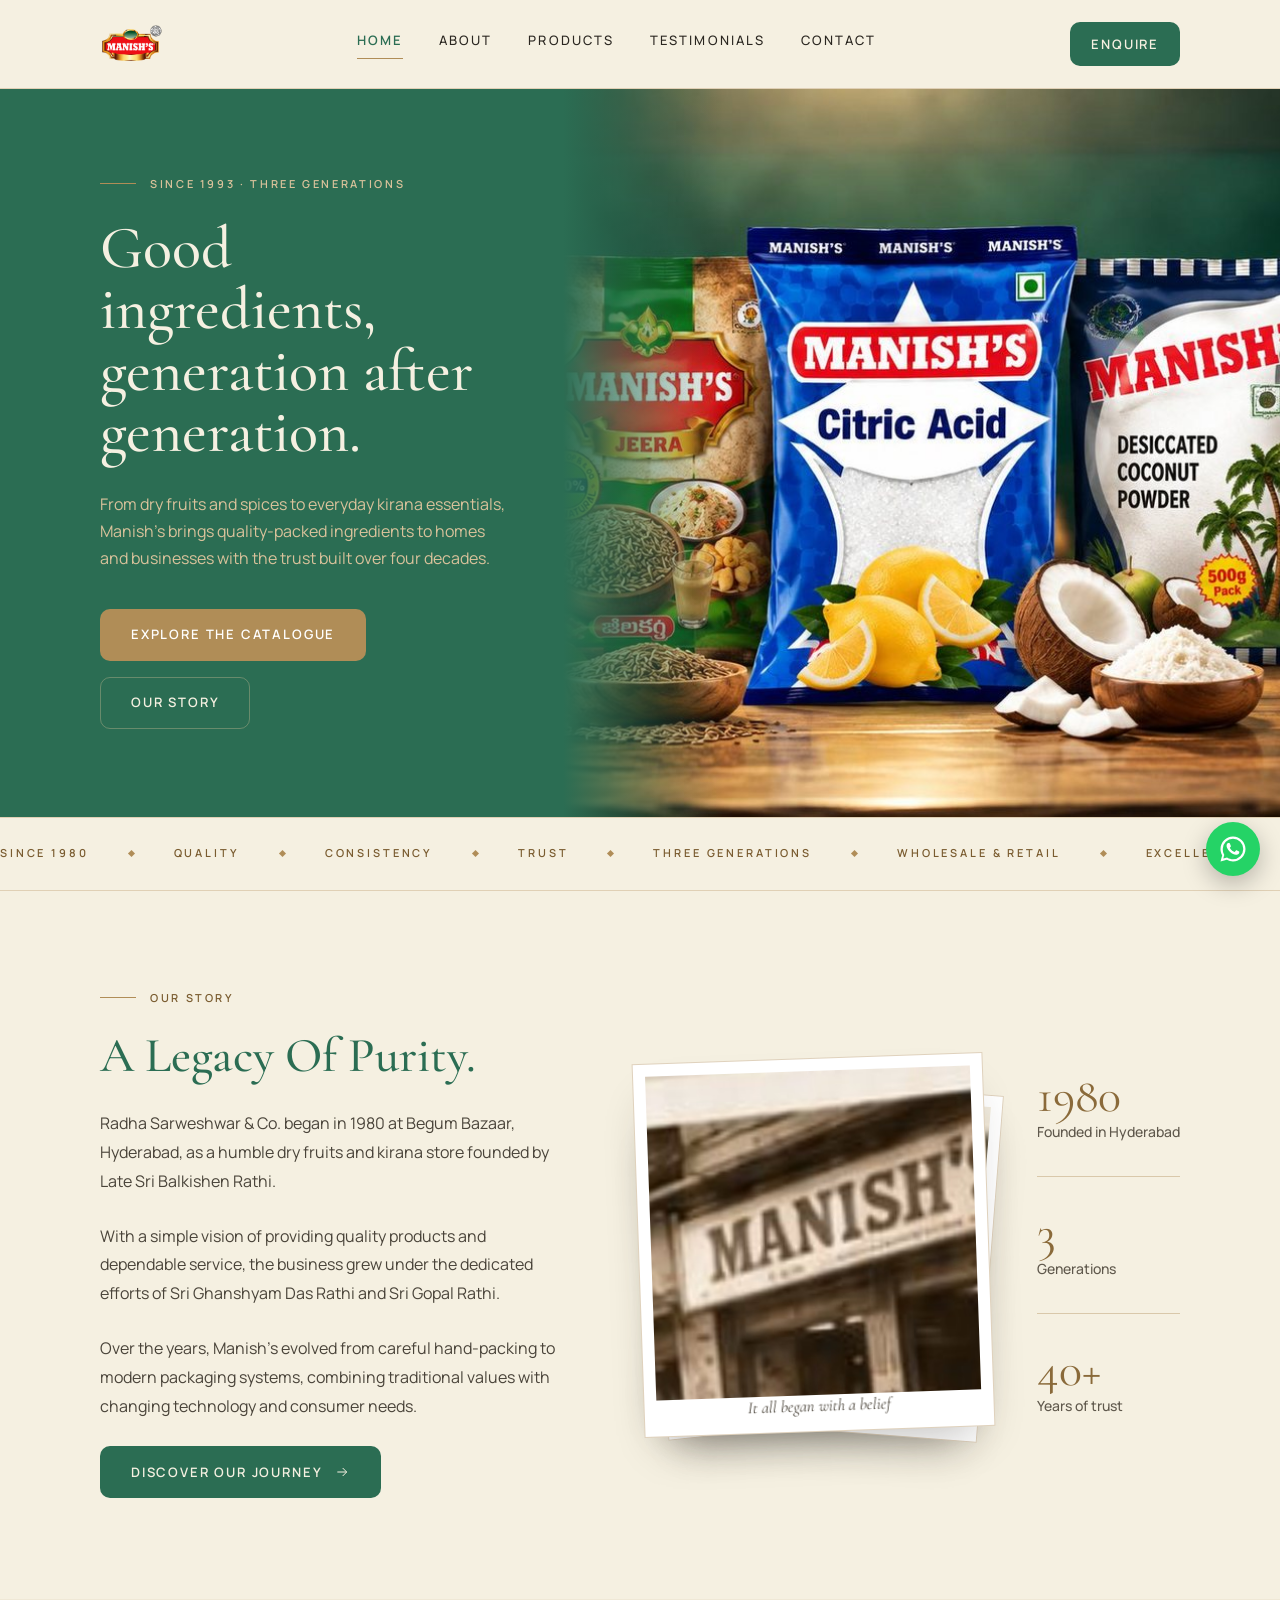
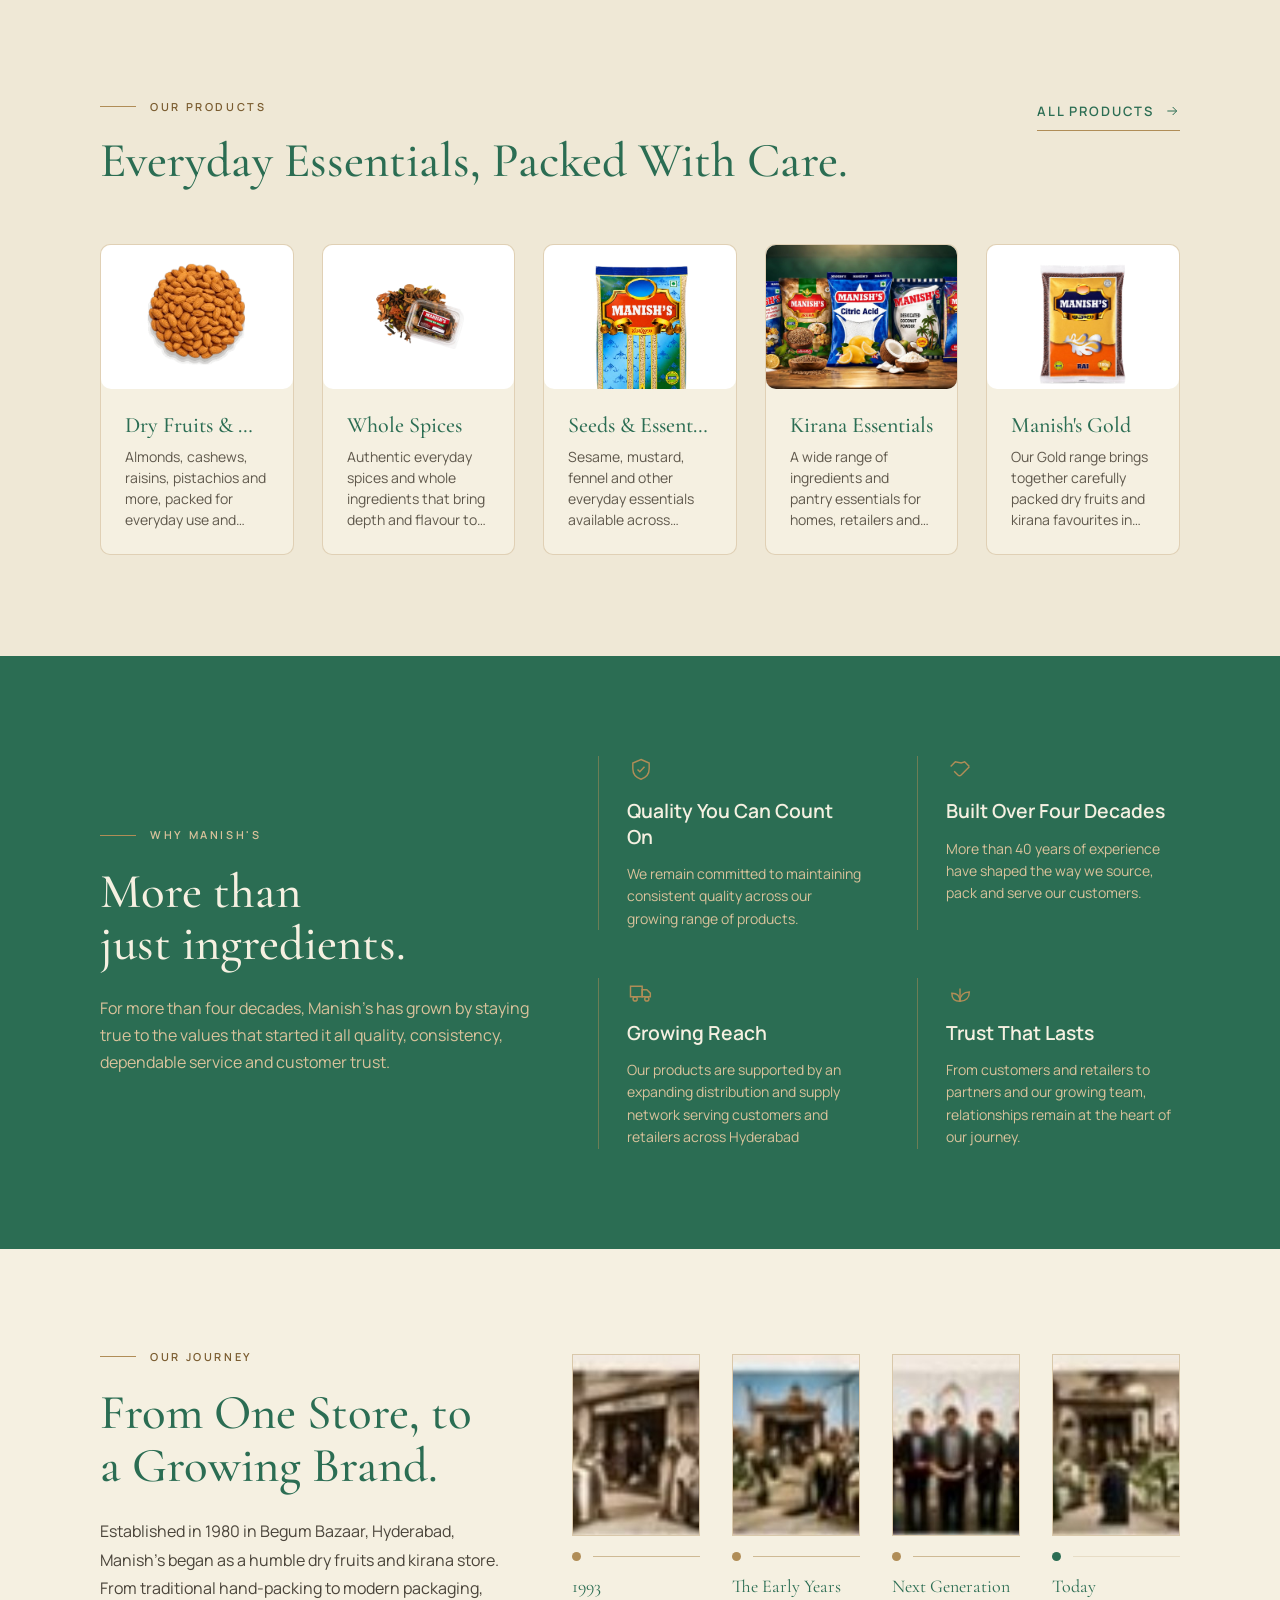
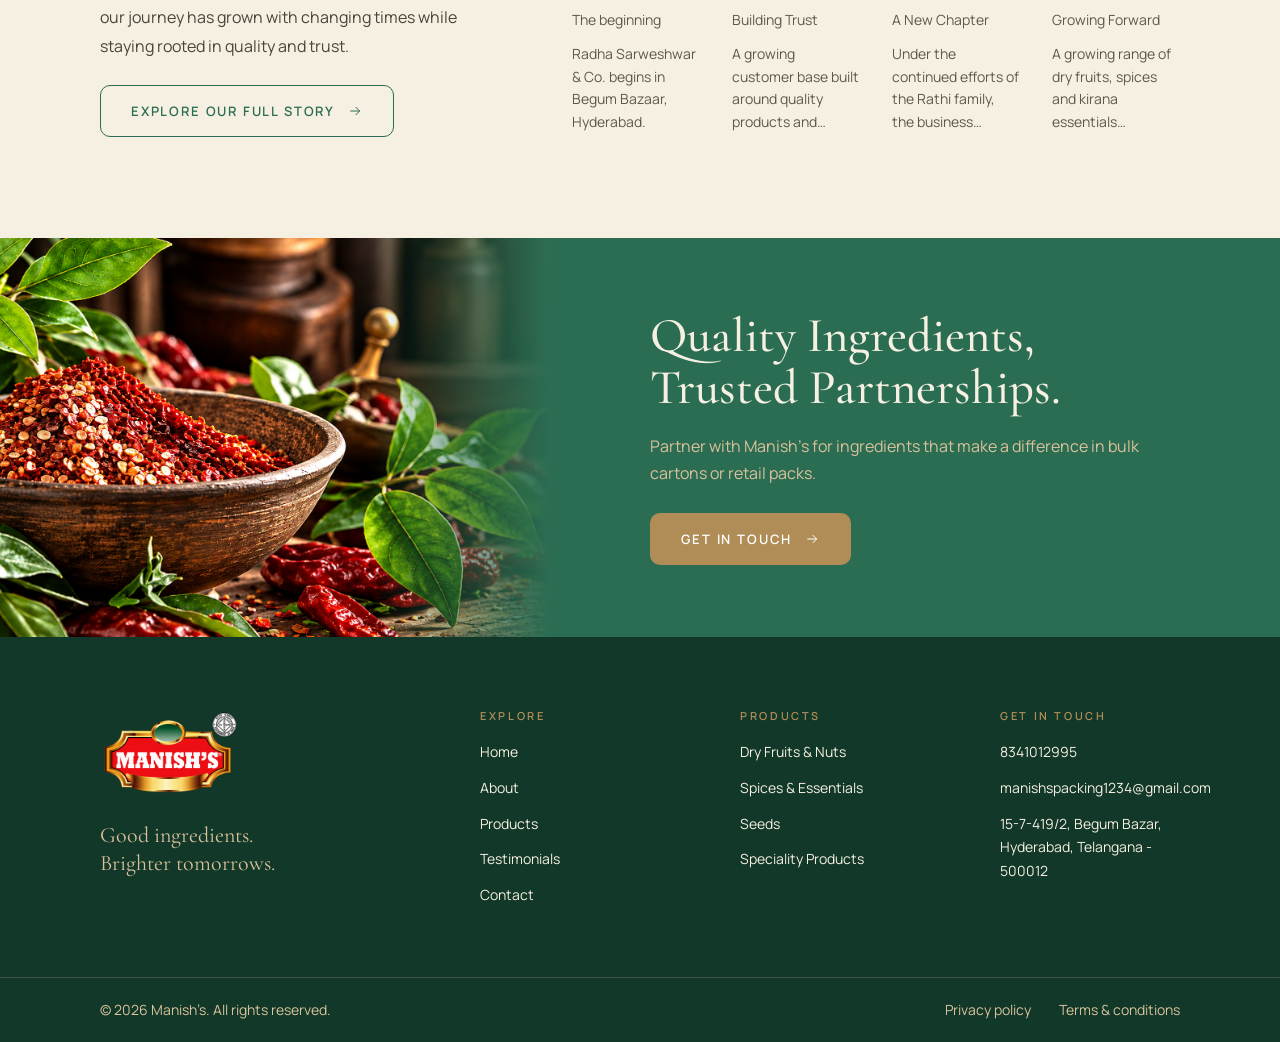
==== commit c9c513f8: "first commit" ====
--- a/index.html
+++ b/index.html
@@ -218,11 +218,10 @@
     <div>
       <span class="footer__title">PRODUCTS</span>
       <ul class="footer__list">
-        <li><a href="index.html">Dry Fruits & Nuts</a></li>
-        <li><a href="about.html">Spices</a></li>
-        <li><a href="products.html">Seeds</a></li>
-        <li><a href="testimonials.html">Kirana Essentials</a></li>
-        <li><a href="contact.html">Manish's Gold</a></li>
+        <li><a href="products.html#dry-fruits-nuts">Dry Fruits & Nuts</a></li>
+        <li><a href="products.html#speciality">Spices & Essentials</a></li>
+        <li><a href="products.html#seeds">Seeds</a></li>
+        <li><a href="products.html#speciality">Speciality Products</a></li>
       </ul>
     </div>
     <div>
--- a/assets/css/style.css
+++ b/assets/css/style.css
@@ -529,8 +529,8 @@
 .note-label { display: block; font-size: var(--fs-eyebrow); font-weight: 600; letter-spacing: 0.2em; text-transform: uppercase; color: var(--gold-text); margin-bottom: 0.4rem; }
 .recipe { padding: 1.5rem; background: var(--ivory-deep); }
 .recipe p { font-size: var(--fs-small); line-height: 1.7; }
-.tags { display: flex; flex-wrap: wrap; gap: 0.625rem; }
-.tag { padding: 0.5625rem 1rem; border: 1px solid rgba(176, 141, 87, 0.6); font-size: var(--fs-ui); font-weight: 500; line-height: 1.2; }
+.tags { display: flex; flex-wrap: wrap; gap: 0.625rem; border-radius: var(--radius-card); }
+.tag { padding: 0.5625rem 1rem; border: 1px solid rgba(176, 141, 87, 0.6); font-size: var(--fs-ui); font-weight: 500; line-height: 1.2; border-radius: var(--radius-card); }
 .pdp__actions { display: flex; flex-wrap: wrap; gap: 0.875rem; }
 
 .breadcrumb { display: flex; flex-wrap: wrap; align-items: center; gap: 0.625rem; height: 4.5rem; font-size: 0.75rem; font-weight: 500; letter-spacing: 0.14em; text-transform: uppercase; }
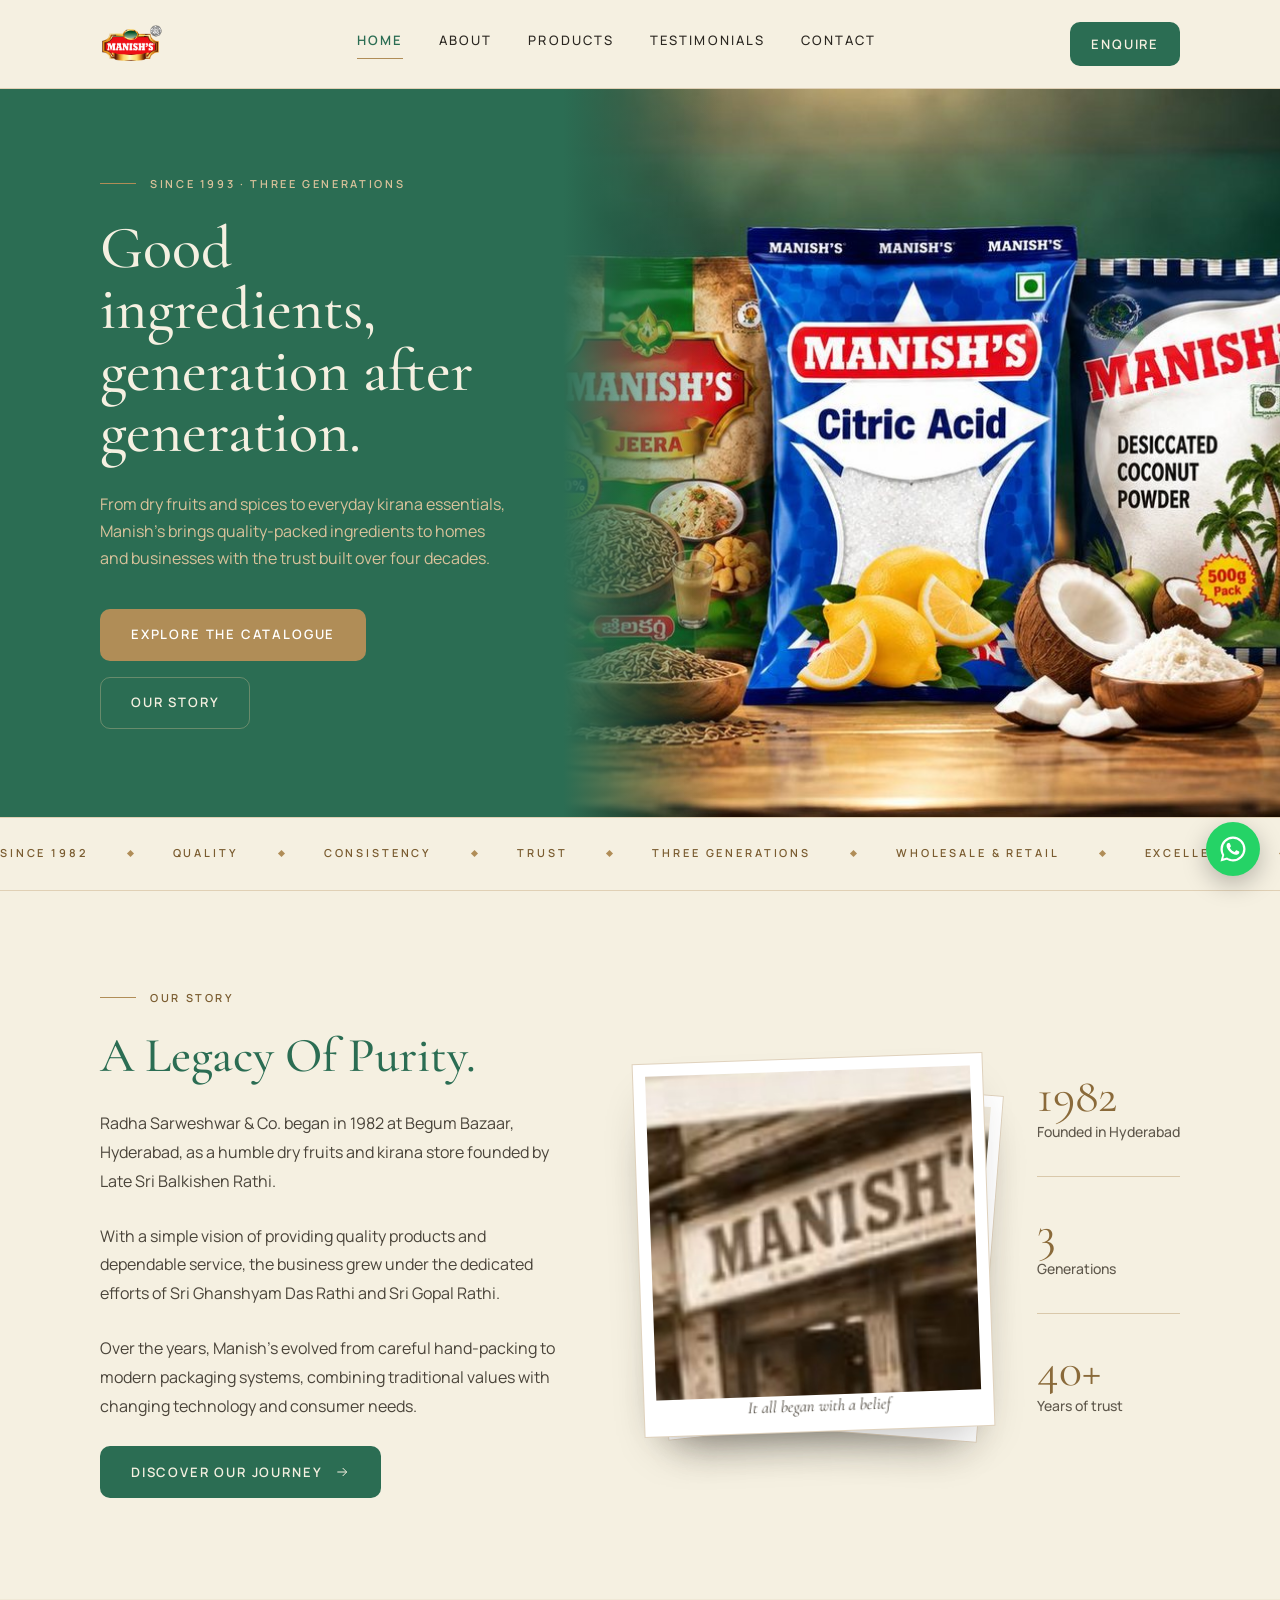
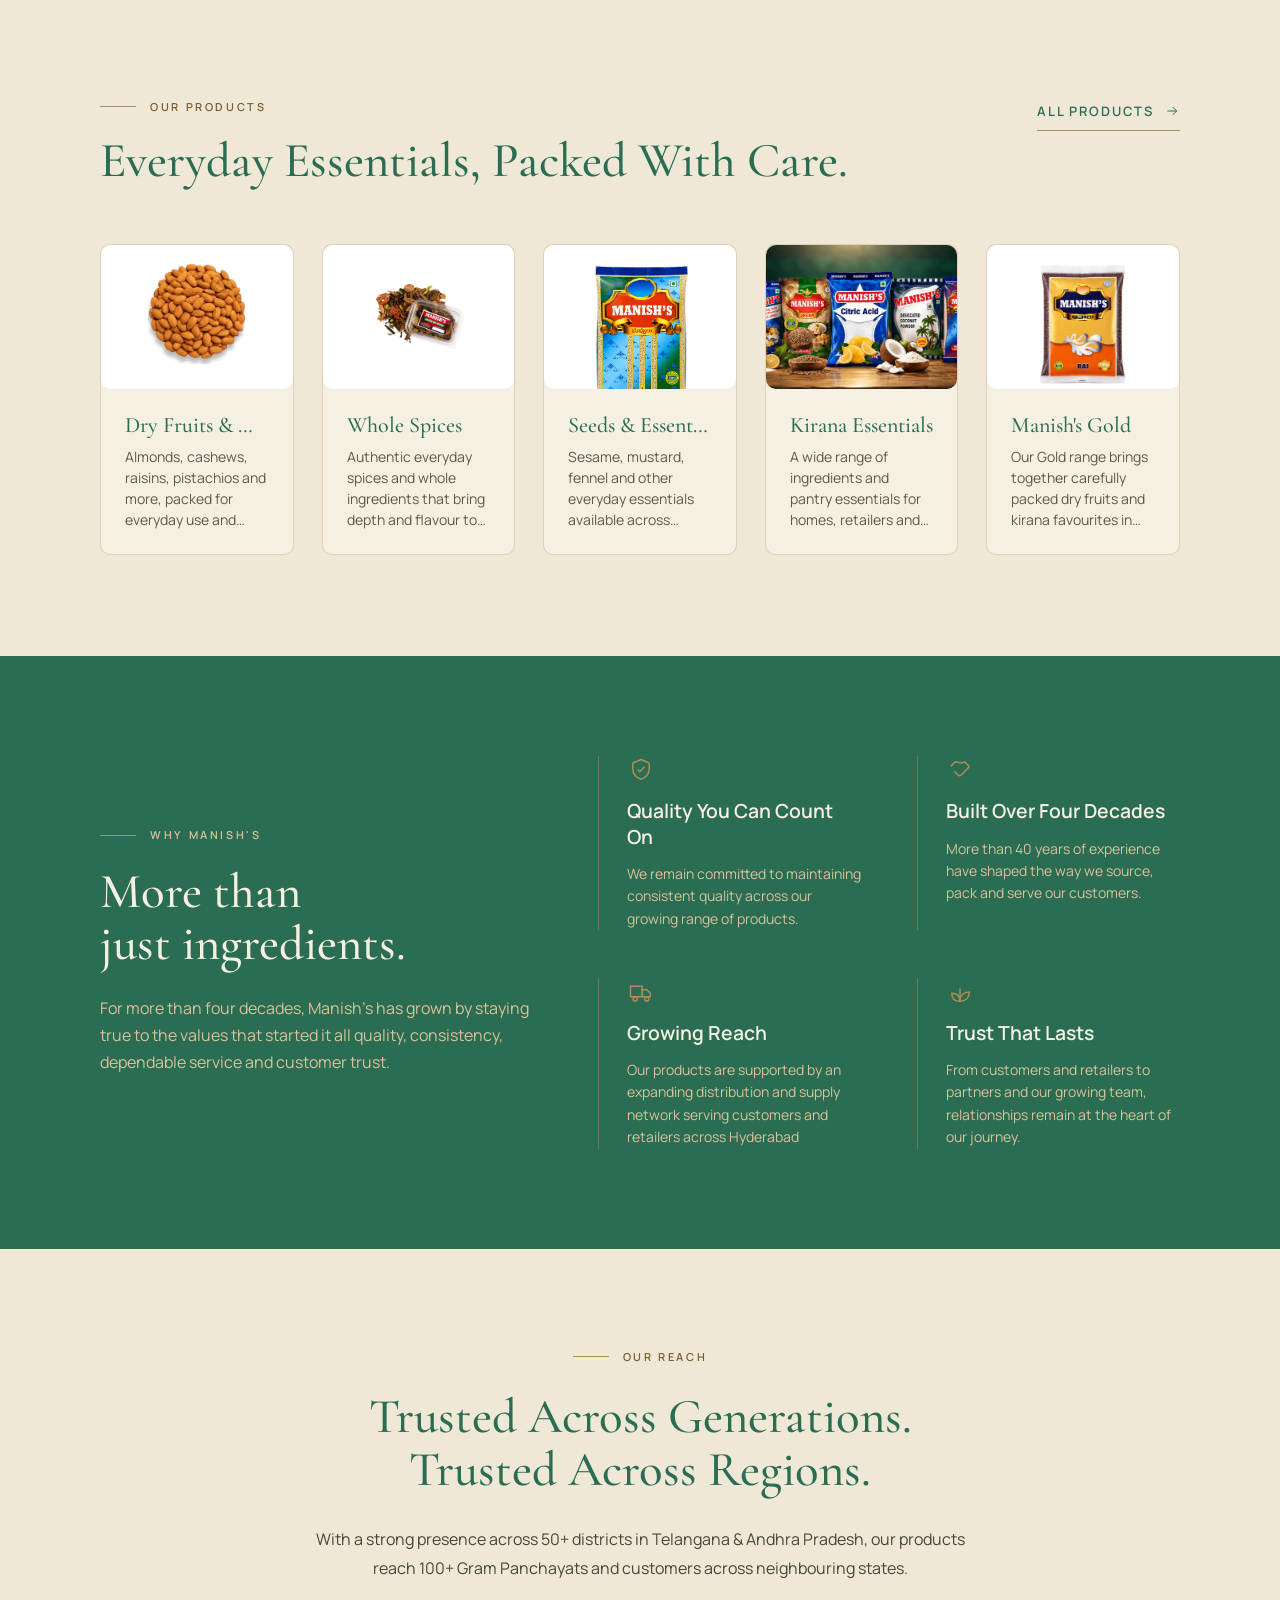
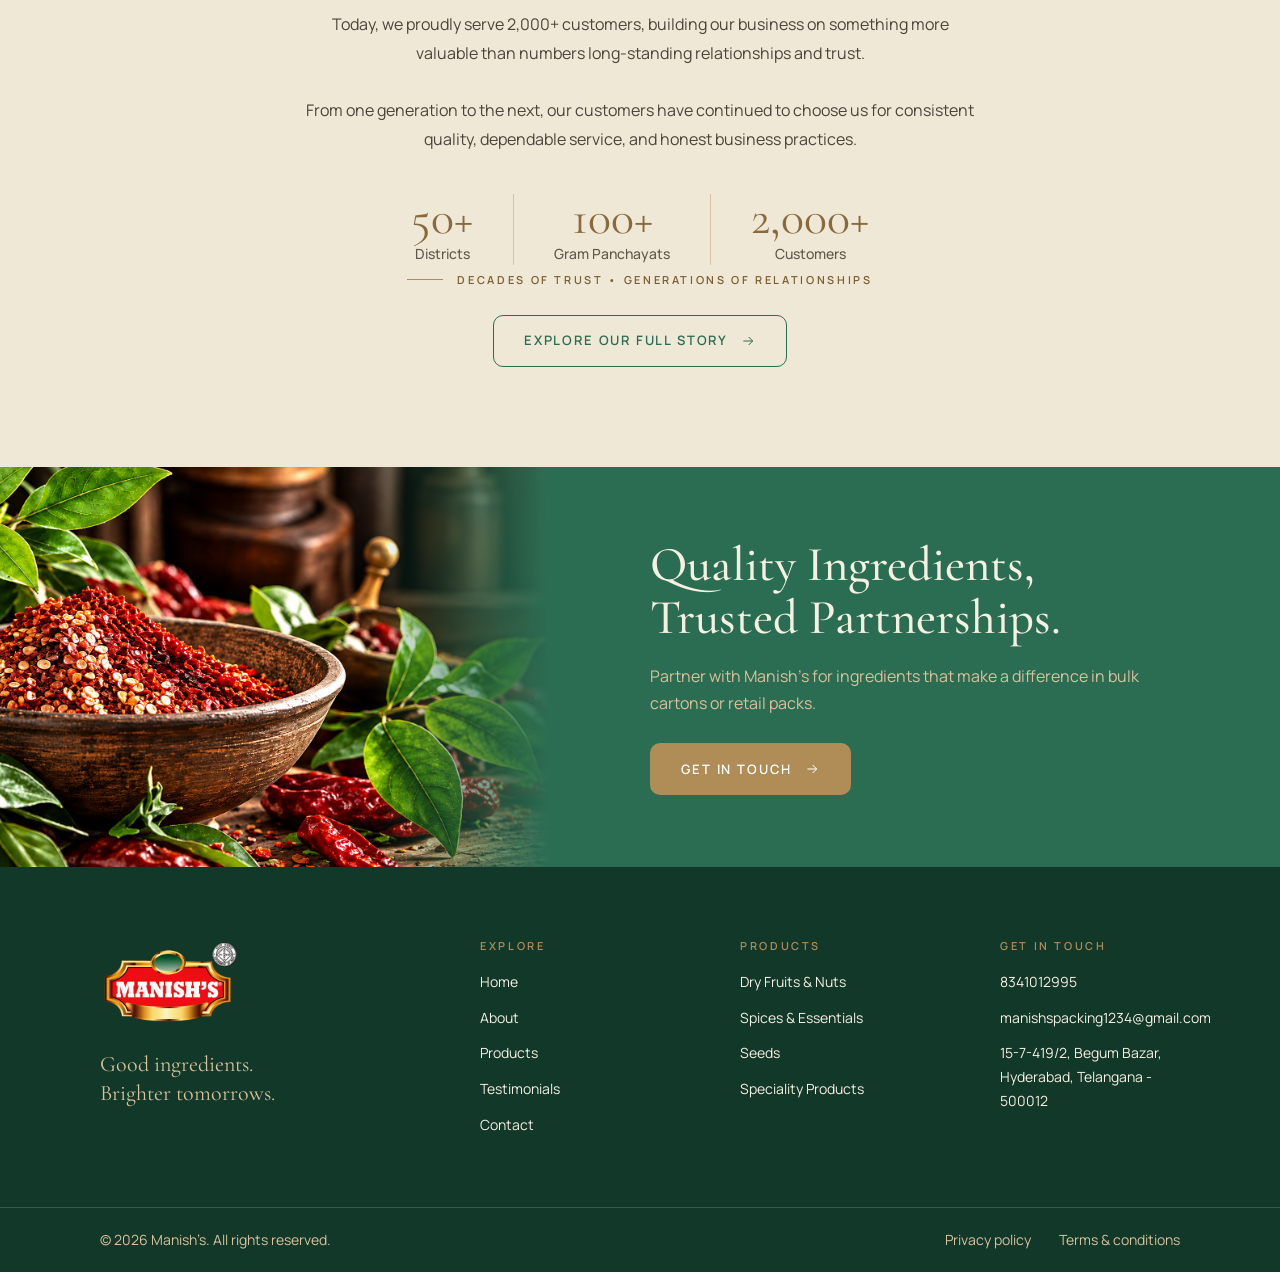
==== commit 88e880bc: "Updated website" ====
--- a/index.html
+++ b/index.html
@@ -64,14 +64,14 @@
   </div>
 </section>
 
-<div class="marquee" aria-hidden="true"><div class="marquee__track"><div class="marquee__group"><span class="marquee__item">SINCE 1980</span><span class="marquee__item">QUALITY</span><span class="marquee__item">CONSISTENCY</span><span class="marquee__item">TRUST</span><span class="marquee__item">THREE GENERATIONS</span><span class="marquee__item">WHOLESALE & RETAIL</span><span class="marquee__item">EXCELLENCE</span></div><div class="marquee__group"><span class="marquee__item">SINCE 1980</span><span class="marquee__item">QUALITY</span><span class="marquee__item">CONSISTENCY</span><span class="marquee__item">TRUST</span><span class="marquee__item">THREE GENERATIONS</span><span class="marquee__item">WHOLESALE & RETAIL</span><span class="marquee__item">EXCELLENCE</span></div></div></div>
+<div class="marquee" aria-hidden="true"><div class="marquee__track"><div class="marquee__group"><span class="marquee__item">SINCE 1982</span><span class="marquee__item">QUALITY</span><span class="marquee__item">CONSISTENCY</span><span class="marquee__item">TRUST</span><span class="marquee__item">THREE GENERATIONS</span><span class="marquee__item">WHOLESALE & RETAIL</span><span class="marquee__item">EXCELLENCE</span></div><div class="marquee__group"><span class="marquee__item">SINCE 1982</span><span class="marquee__item">QUALITY</span><span class="marquee__item">CONSISTENCY</span><span class="marquee__item">TRUST</span><span class="marquee__item">THREE GENERATIONS</span><span class="marquee__item">WHOLESALE & RETAIL</span><span class="marquee__item">EXCELLENCE</span></div></div></div>
 
 <section class="section">
   <div class="container split split--reverse reveal" style="--split:1fr 1.15fr">
     <div class="stack" style="--gap:1.625rem">
       <p class="eyebrow">Our story</p>
       <h2>A Legacy Of Purity.</h2>
-      <p style="color:var(--ink-soft);line-height:1.8">Radha Sarweshwar & Co. began in 1980 at Begum Bazaar, Hyderabad, as a humble dry fruits and kirana store founded by Late Sri Balkishen Rathi. </p>
+      <p style="color:var(--ink-soft);line-height:1.8">Radha Sarweshwar & Co. began in 1982 at Begum Bazaar, Hyderabad, as a humble dry fruits and kirana store founded by Late Sri Balkishen Rathi. </p>
 
 <p style="color:var(--ink-soft);line-height:1.8">With a simple vision of providing quality products and dependable service, the business grew under the dedicated efforts of Sri Ghanshyam Das Rathi and Sri Gopal Rathi. </p>
 
@@ -95,7 +95,7 @@
         </figure>
       </div>
       <div class="stats" style="flex-direction:column;gap:2rem">
-        <div class="stat"><span class="stat__num">1980</span><span class="stat__label">Founded in Hyderabad</span></div>
+        <div class="stat"><span class="stat__num">1982</span><span class="stat__label">Founded in Hyderabad</span></div>
         <hr class="hr-gold">
         <div class="stat"><span class="stat__num">3</span><span class="stat__label">Generations</span></div>
          <hr class="hr-gold">
@@ -171,21 +171,20 @@
   </div>
 </section>
 
-<section class="section">
-  <div class="container split reveal" style="--split:0.8fr 1.2fr">
-    <div class="stack" style="--gap:1.5rem">
-      <p class="eyebrow">Our Journey</p>
-      <h2>From One Store, to a Growing Brand.</h2>
-      <p style="color:var(--ink-soft);line-height:1.8">Established in 1980 in Begum Bazaar, Hyderabad, Manish’s began as a humble dry fruits and kirana store.
-From traditional hand-packing to modern packaging, our journey has grown with changing times while staying rooted in quality and trust.</p>
-      <a class="btn btn--ghost" href="about.html" style="align-self:flex-start">Explore our full story <svg width="16" height="16" viewBox="0 0 24 24" fill="none" stroke="currentColor" stroke-width="1.5" aria-hidden="true"><path d="M5 12h14M13 6l6 6-6 6"/></svg></a>
-    </div>
-    <div class="timeline">
-      <div class="timeline__item"><img src="assets/img/journey-1.jpg" alt="The first Manish's shop, 1993" loading="lazy"><div class="timeline__rule"><span class="timeline__dot"></span><span class="timeline__line"></span></div><span class="timeline__year">1993</span><p>The beginning</p> <p>Radha Sarweshwar & Co. begins in Begum Bazaar, Hyderabad.</p></div>
-      <div class="timeline__item"><img src="assets/img/journey-2.jpg" alt="Expanding to new markets in the 2000s" loading="lazy"><div class="timeline__rule"><span class="timeline__dot"></span><span class="timeline__line"></span></div><span class="timeline__year">The Early Years</span><p>Building Trust</p><p>A growing customer base built around quality products and dependable service.</p></div>
-      <div class="timeline__item"><img src="assets/img/journey-3.jpg" alt="The next generation joins the business" loading="lazy"><div class="timeline__rule"><span class="timeline__dot"></span><span class="timeline__line"></span></div><span class="timeline__year">Next Generation</span><p>A New Chapter</p><p>Under the continued efforts of the Rathi family, the business expands beyond traditional retail.</p></div>
-      <div class="timeline__item"><img src="assets/img/journey-4.jpg" alt="Manish's today" loading="lazy"><div class="timeline__rule"><span class="timeline__dot"></span><span class="timeline__line"></span></div><span class="timeline__year">Today</span><p>Growing Forward</p><p>A growing range of dry fruits, spices and kirana essentials supported by an expanding distribution network.</p></div>
-    </div>
+<section class="section section--deep">
+  <div class="container stack reveal" style="--gap:1.75rem;text-align:center;align-items:center">
+    <p class="eyebrow" style="justify-content:center">Our reach</p>
+    <h2 style="max-width:44rem">Trusted Across Generations.<br>Trusted Across Regions.</h2>
+    <p style="max-width:42rem;color:var(--ink-soft);line-height:1.8">With a strong presence across 50+ districts in Telangana &amp; Andhra Pradesh, our products reach 100+ Gram Panchayats and customers across neighbouring states.</p>
+    <p style="max-width:42rem;color:var(--ink-soft);line-height:1.8">Today, we proudly serve 2,000+ customers, building our business on something more valuable than numbers long-standing relationships and trust.</p>
+    <p style="max-width:42rem;color:var(--ink-soft);line-height:1.8">From one generation to the next, our customers have continued to choose us for consistent quality, dependable service, and honest business practices.</p>
+    <div class="stats stats--divided" style="justify-content:center;padding-top:0.75rem">
+      <div class="stat"><span class="stat__num">50+</span><span class="stat__label">Districts</span></div>
+      <div class="stat"><span class="stat__num">100+</span><span class="stat__label">Gram Panchayats</span></div>
+      <div class="stat"><span class="stat__num">2,000+</span><span class="stat__label">Customers</span></div>
+    </div>
+    <p class="eyebrow" style="justify-content:center;margin-top:0.5rem">Decades of Trust &bull; Generations of Relationships</p>
+    <a class="btn btn--ghost" href="about.html">Explore our full story <svg width="16" height="16" viewBox="0 0 24 24" fill="none" stroke="currentColor" stroke-width="1.5" aria-hidden="true"><path d="M5 12h14M13 6l6 6-6 6"/></svg></a>
   </div>
 </section>
 
@@ -216,6 +215,8 @@
       </ul>
     </div>
     <div>
+
+
       <span class="footer__title">PRODUCTS</span>
       <ul class="footer__list">
         <li><a href="products.html#dry-fruits-nuts">Dry Fruits & Nuts</a></li>
--- a/assets/css/style.css
+++ b/assets/css/style.css
@@ -406,8 +406,8 @@
   transition: transform 0.28s var(--ease), box-shadow 0.28s var(--ease), border-color 0.28s var(--ease);
 }
 .product-card:hover { transform: translateY(-4px); box-shadow: var(--shadow-lift); border-color: var(--gold); }
-.product-card__media { position: relative; aspect-ratio: 16 / 10; display: grid; place-items: center; background: var(--ivory-tint); padding: 1.25rem; }
-.product-card__media img { max-width: 72%; max-height: 82%; width: auto; height: auto; object-fit: contain; transition: transform 0.35s var(--ease); }
+.product-card__media { position: relative; aspect-ratio: 16 / 10; min-height: 0; background: var(--ivory-tint); overflow: hidden; }
+.product-card__media img { position: absolute; inset: 1.25rem; width: calc(100% - 2.5rem); height: calc(100% - 2.5rem); object-fit: contain; transition: transform 0.35s var(--ease); }
 .product-card:hover .product-card__media img { transform: scale(1.05); }
 .chip {
   position: absolute; left: 0.875rem; top: 0.875rem;
@@ -445,20 +445,8 @@
 .filter:hover { background: var(--ivory-deep); }
 .filter[aria-pressed="true"] { background: var(--emerald); border-color: var(--emerald); color: var(--ivory); font-weight: 600; }
 
-.catalogue-group + .catalogue-group { margin-top: clamp(2.5rem, 1.5rem + 3vw, 4.5rem); }
-.catalogue-group__head {
-  display: flex; align-items: baseline; justify-content: space-between; gap: 1.5rem;
-  padding-bottom: 1.25rem; margin-bottom: 2.25rem; border-bottom: 1px solid rgba(176, 141, 87, 0.45);
-}
-.catalogue-group__count { font-size: var(--fs-small); font-weight: 500; color: var(--ink-muted); }
-.catalogue-group__head-right { display: flex; align-items: baseline; gap: 1.25rem; flex-shrink: 0; }
-.catalogue-group__head .view-all {
-  appearance: none; -webkit-appearance: none; border: 0; padding: 0; margin: 0;
-  background: none; cursor: pointer; font-family: inherit;
-  text-decoration: underline; text-decoration-color: var(--gold); text-underline-offset: 5px;
-}
-.catalogue-group__head .view-all:hover { text-decoration-color: var(--emerald); }
 .catalogue-empty { padding: 3rem 0; text-align: center; color: var(--ink-muted); }
+.catalogue-more { display: flex; justify-content: center; margin-top: clamp(2.5rem, 1.5rem + 3vw, 4rem); }
 
 /* timeline */
 .timeline { display: grid; gap: 1.75rem; --cols: 2; grid-template-columns: repeat(var(--cols), minmax(0, 1fr)); }
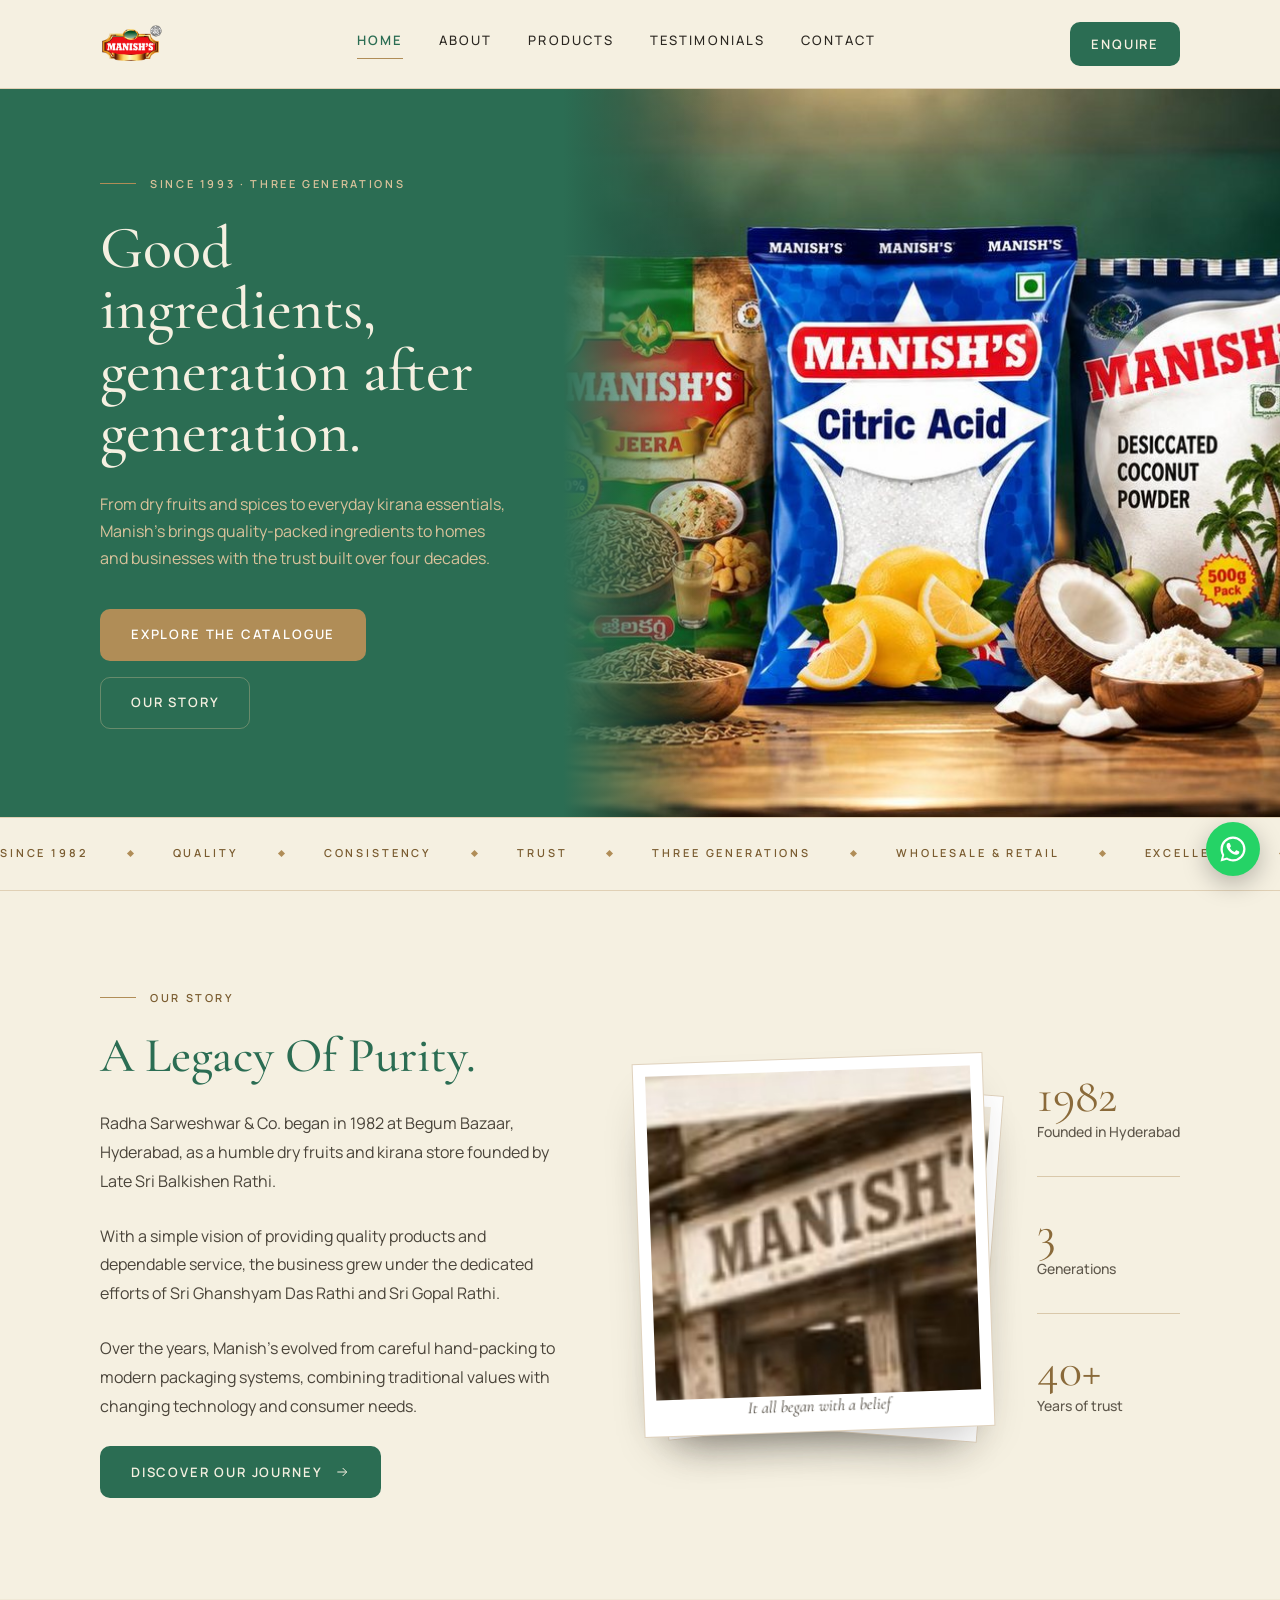
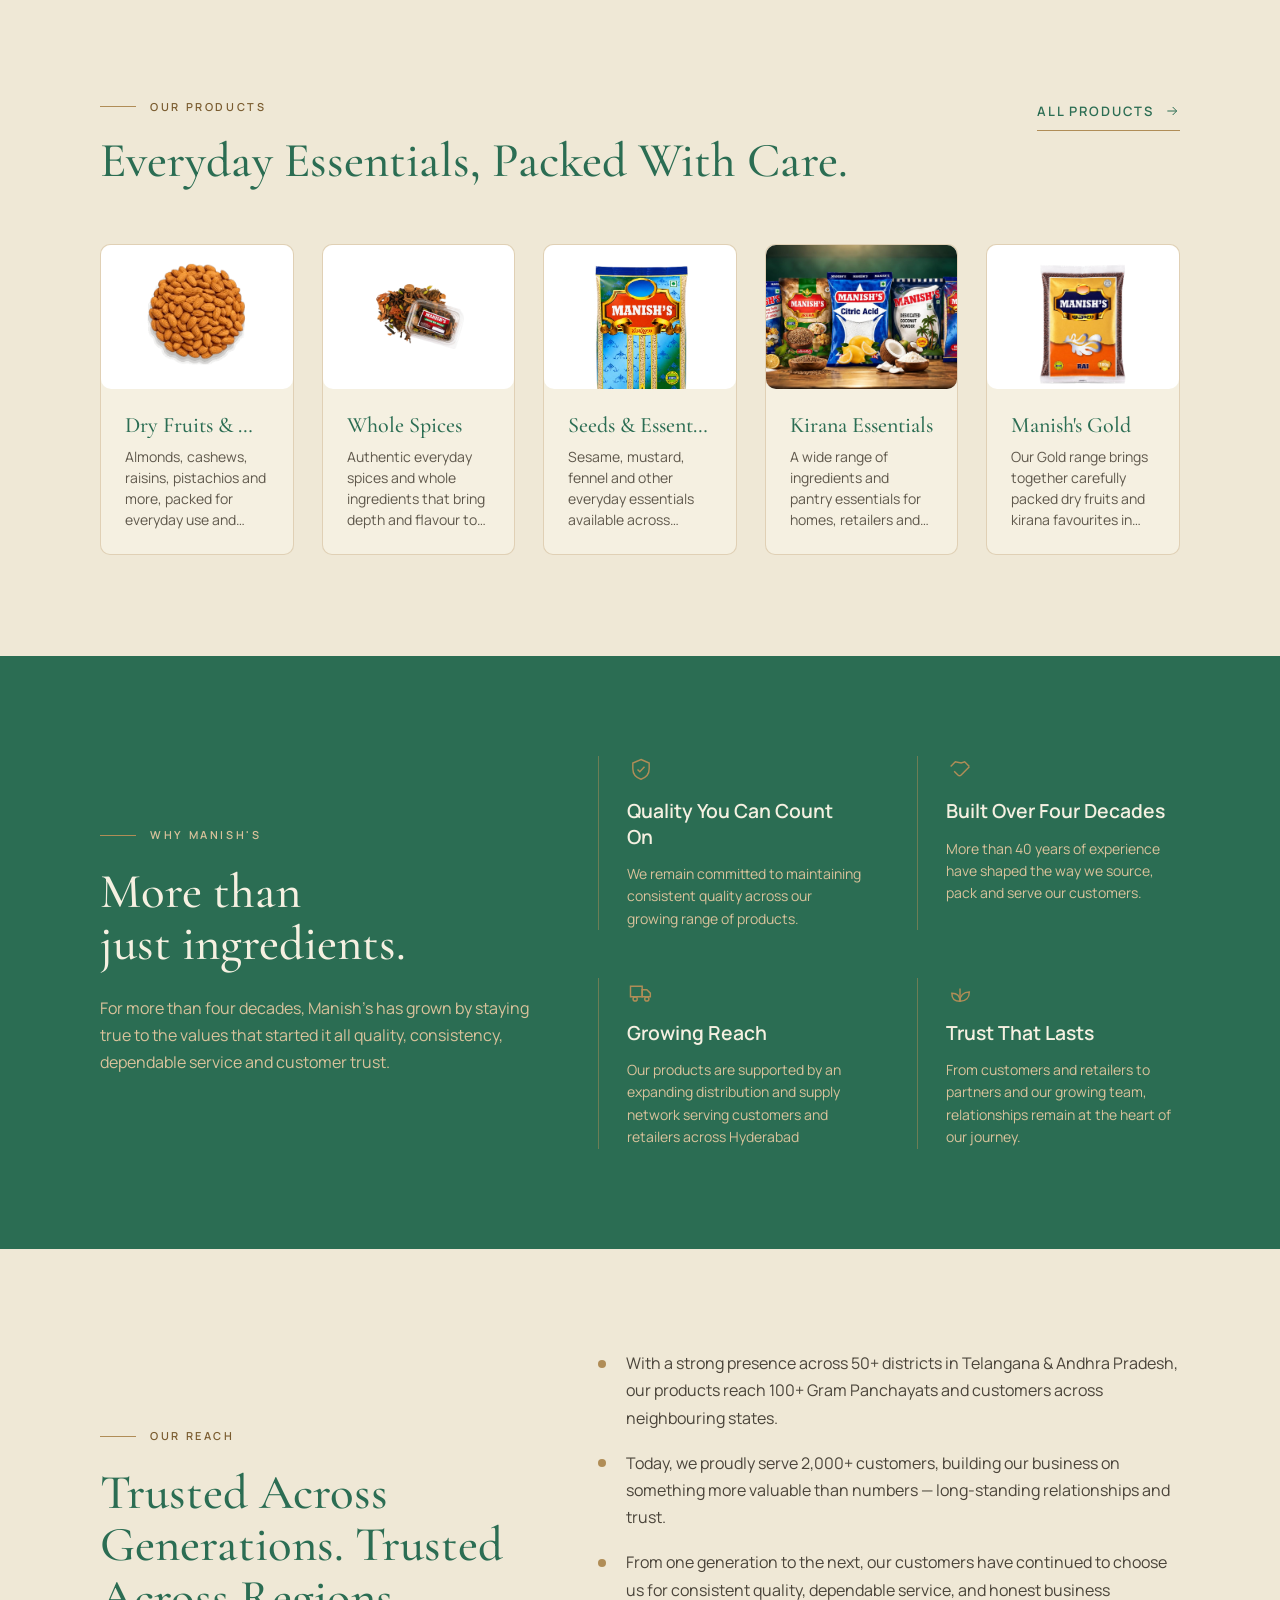
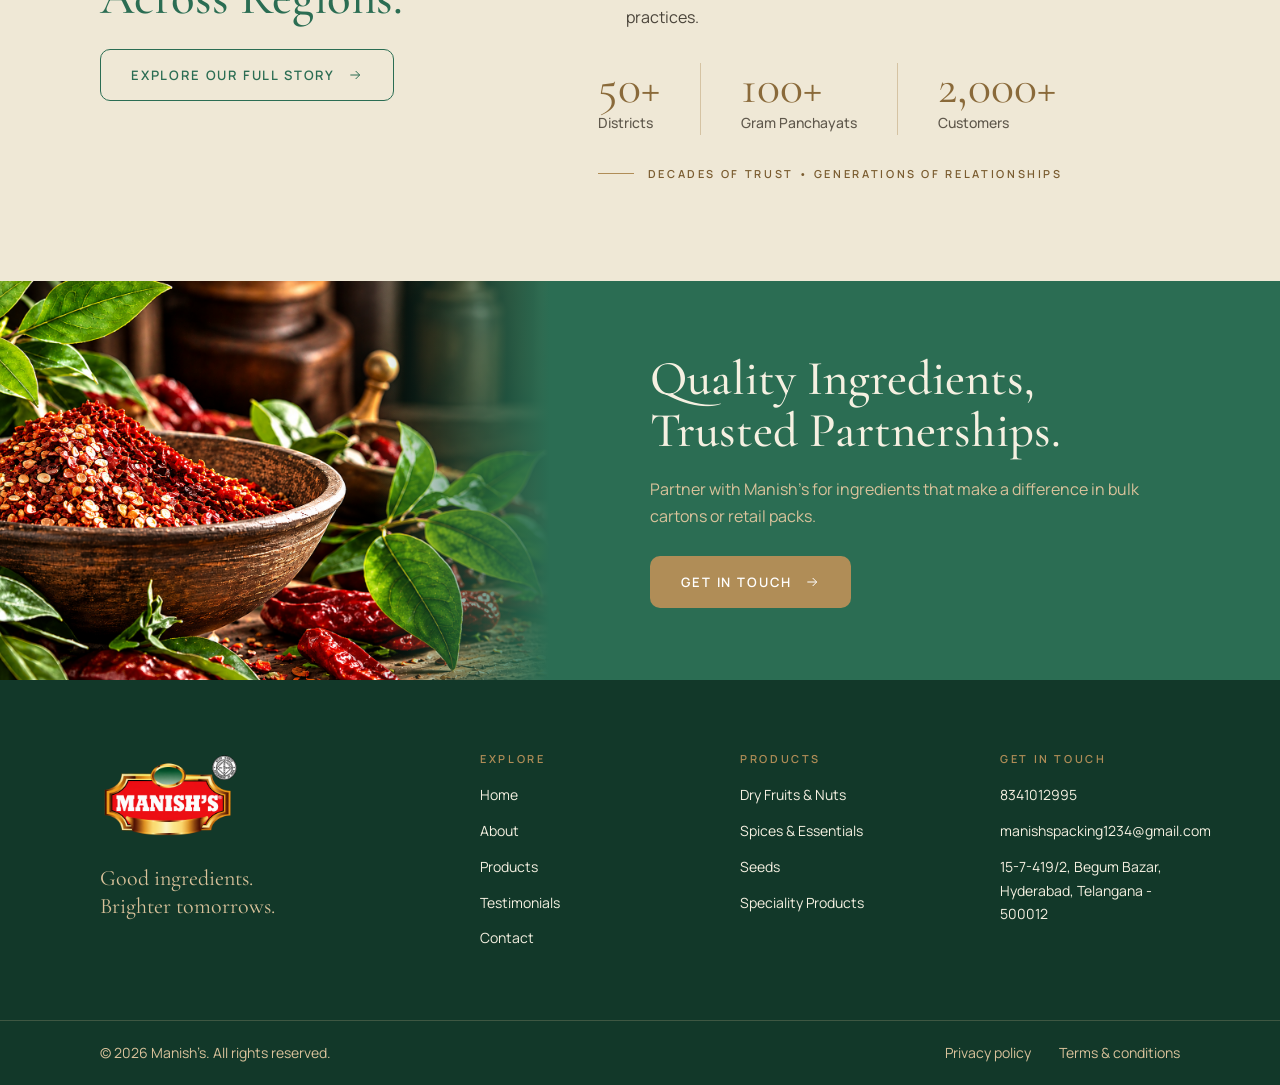
==== commit c16325dd: "Updated website" ====
--- a/index.html
+++ b/index.html
@@ -172,19 +172,25 @@
 </section>
 
 <section class="section section--deep">
-  <div class="container stack reveal" style="--gap:1.75rem;text-align:center;align-items:center">
-    <p class="eyebrow" style="justify-content:center">Our reach</p>
-    <h2 style="max-width:44rem">Trusted Across Generations.<br>Trusted Across Regions.</h2>
-    <p style="max-width:42rem;color:var(--ink-soft);line-height:1.8">With a strong presence across 50+ districts in Telangana &amp; Andhra Pradesh, our products reach 100+ Gram Panchayats and customers across neighbouring states.</p>
-    <p style="max-width:42rem;color:var(--ink-soft);line-height:1.8">Today, we proudly serve 2,000+ customers, building our business on something more valuable than numbers long-standing relationships and trust.</p>
-    <p style="max-width:42rem;color:var(--ink-soft);line-height:1.8">From one generation to the next, our customers have continued to choose us for consistent quality, dependable service, and honest business practices.</p>
-    <div class="stats stats--divided" style="justify-content:center;padding-top:0.75rem">
-      <div class="stat"><span class="stat__num">50+</span><span class="stat__label">Districts</span></div>
-      <div class="stat"><span class="stat__num">100+</span><span class="stat__label">Gram Panchayats</span></div>
-      <div class="stat"><span class="stat__num">2,000+</span><span class="stat__label">Customers</span></div>
-    </div>
-    <p class="eyebrow" style="justify-content:center;margin-top:0.5rem">Decades of Trust &bull; Generations of Relationships</p>
-    <a class="btn btn--ghost" href="about.html">Explore our full story <svg width="16" height="16" viewBox="0 0 24 24" fill="none" stroke="currentColor" stroke-width="1.5" aria-hidden="true"><path d="M5 12h14M13 6l6 6-6 6"/></svg></a>
+  <div class="container split reveal" style="--split:0.85fr 1.15fr">
+    <div class="stack" style="--gap:1.5rem">
+      <p class="eyebrow">Our reach</p>
+      <h2>Trusted Across Generations. Trusted Across Regions.</h2>
+      <a class="btn btn--ghost" href="about.html" style="align-self:flex-start">Explore our full story <svg width="16" height="16" viewBox="0 0 24 24" fill="none" stroke="currentColor" stroke-width="1.5" aria-hidden="true"><path d="M5 12h14M13 6l6 6-6 6"/></svg></a>
+    </div>
+    <div class="stack" style="--gap:2rem">
+      <ul class="points">
+        <li>With a strong presence across 50+ districts in Telangana &amp; Andhra Pradesh, our products reach 100+ Gram Panchayats and customers across neighbouring states.</li>
+        <li>Today, we proudly serve 2,000+ customers, building our business on something more valuable than numbers &mdash; long-standing relationships and trust.</li>
+        <li>From one generation to the next, our customers have continued to choose us for consistent quality, dependable service, and honest business practices.</li>
+      </ul>
+      <div class="stats stats--divided">
+        <div class="stat"><span class="stat__num">50+</span><span class="stat__label">Districts</span></div>
+        <div class="stat"><span class="stat__num">100+</span><span class="stat__label">Gram Panchayats</span></div>
+        <div class="stat"><span class="stat__num">2,000+</span><span class="stat__label">Customers</span></div>
+      </div>
+      <p class="eyebrow">Decades of Trust &bull; Generations of Relationships</p>
+    </div>
   </div>
 </section>
 
--- a/assets/css/style.css
+++ b/assets/css/style.css
@@ -346,6 +346,10 @@
 .stat__label { font-size: var(--fs-small); font-weight: 500; color: var(--ink-muted); }
 .stats--divided .stat + .stat { padding-left: 2.5rem; border-left: 1px solid rgba(176, 141, 87, 0.4); }
 
+.points { display: flex; flex-direction: column; gap: 1.125rem; }
+.points li { position: relative; padding-left: 1.75rem; color: var(--ink-soft); line-height: 1.7; }
+.points li::before { content: ""; position: absolute; left: 0; top: 0.6em; width: 0.5rem; height: 0.5rem; border-radius: 50%; background: var(--gold); }
+
 /* feature columns */
 .feature { display: flex; flex-direction: column; gap: 0.875rem; padding-left: 1.75rem; border-left: 1px solid rgba(176, 141, 87, 0.5); }
 .feature svg { color: var(--gold); }
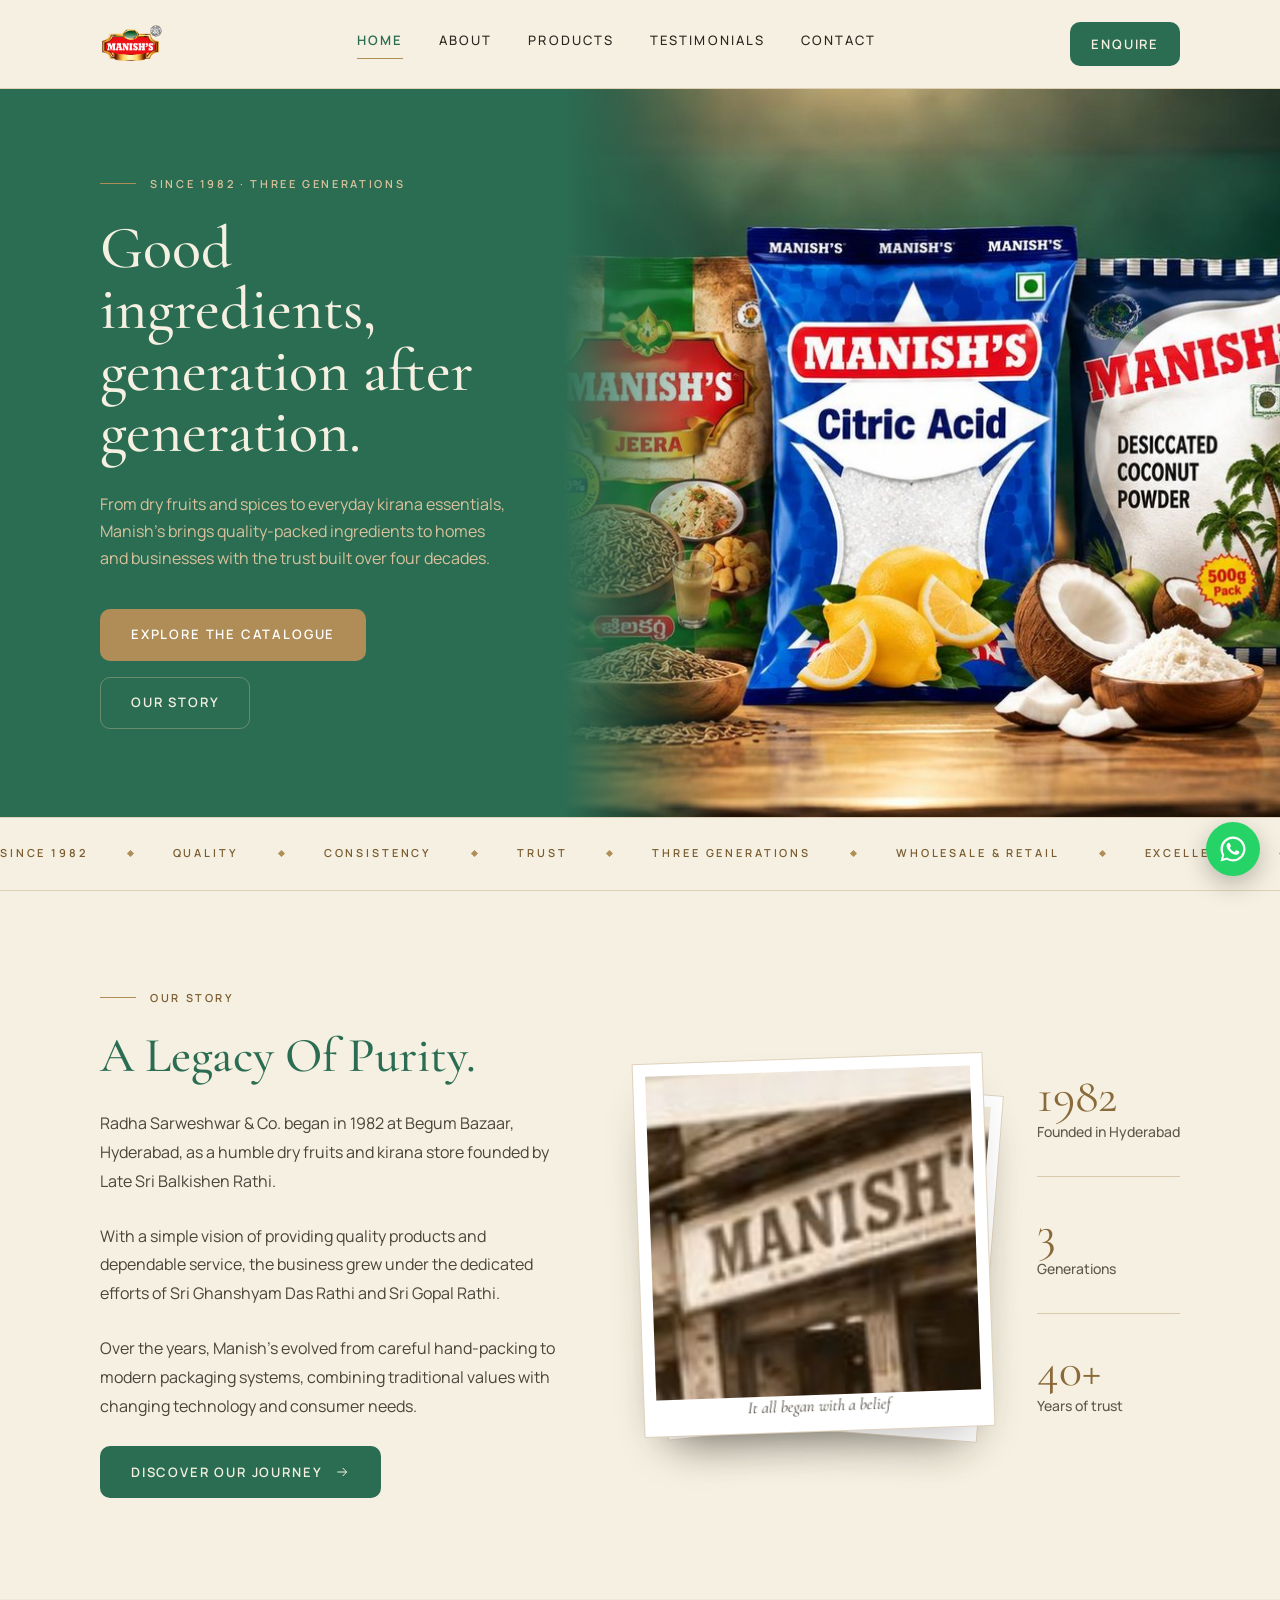
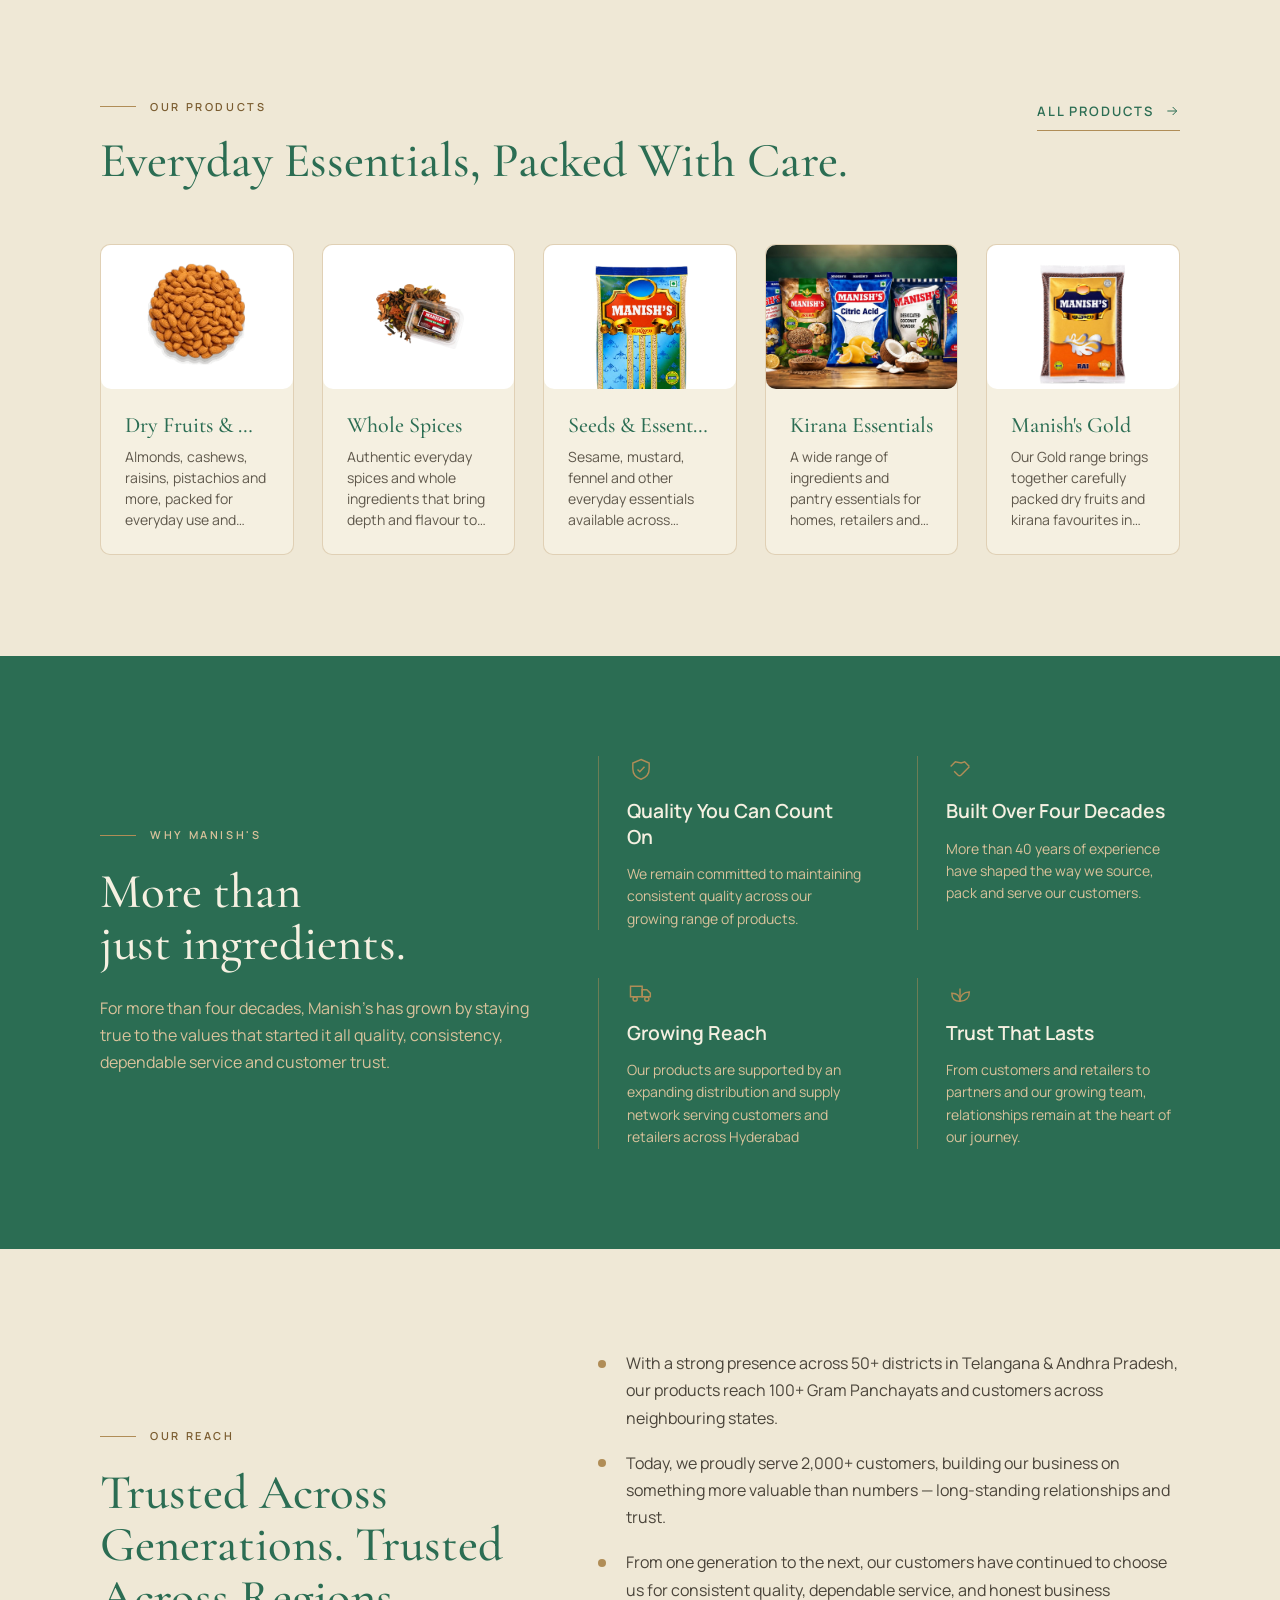
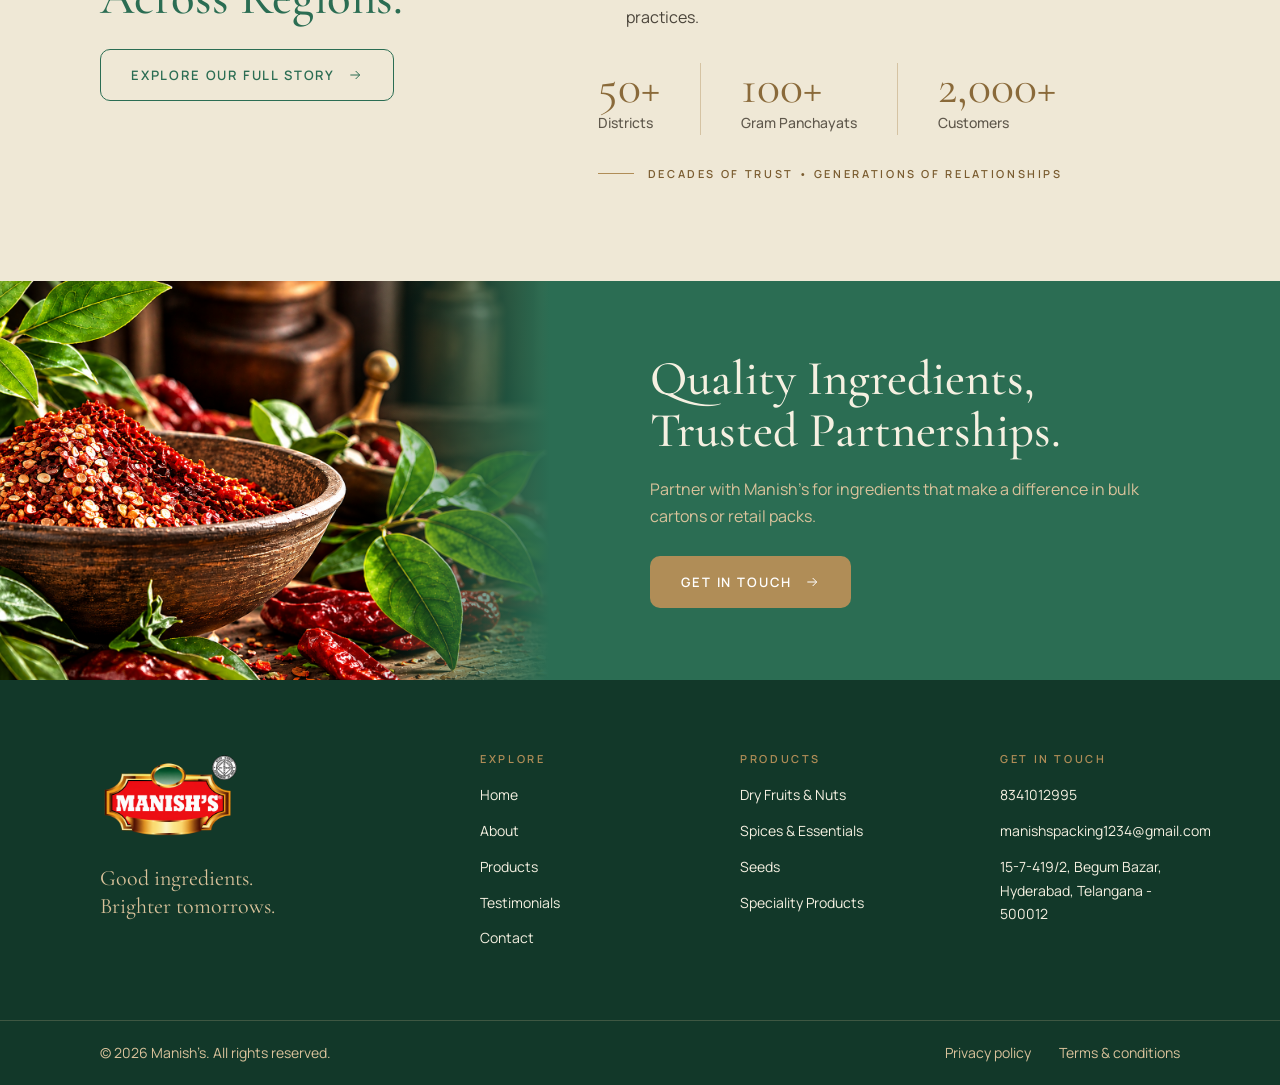
==== commit be0ce07a: "Updated website" ====
--- a/index.html
+++ b/index.html
@@ -51,7 +51,7 @@
 
 <section class="hero">
   <div class="hero__text">
-    <p class="eyebrow eyebrow--light">Since 1993 &middot; Three generations</p>
+    <p class="eyebrow eyebrow--light">Since 1982 &middot; Three generations</p>
     <h1>Good ingredients,<br>generation after<br>generation.</h1>
     <p class="hero__lede">From dry fruits and spices to everyday kirana essentials, Manish’s brings quality-packed ingredients to homes and businesses with the trust built over four decades.</p>
     <div class="hero__actions">
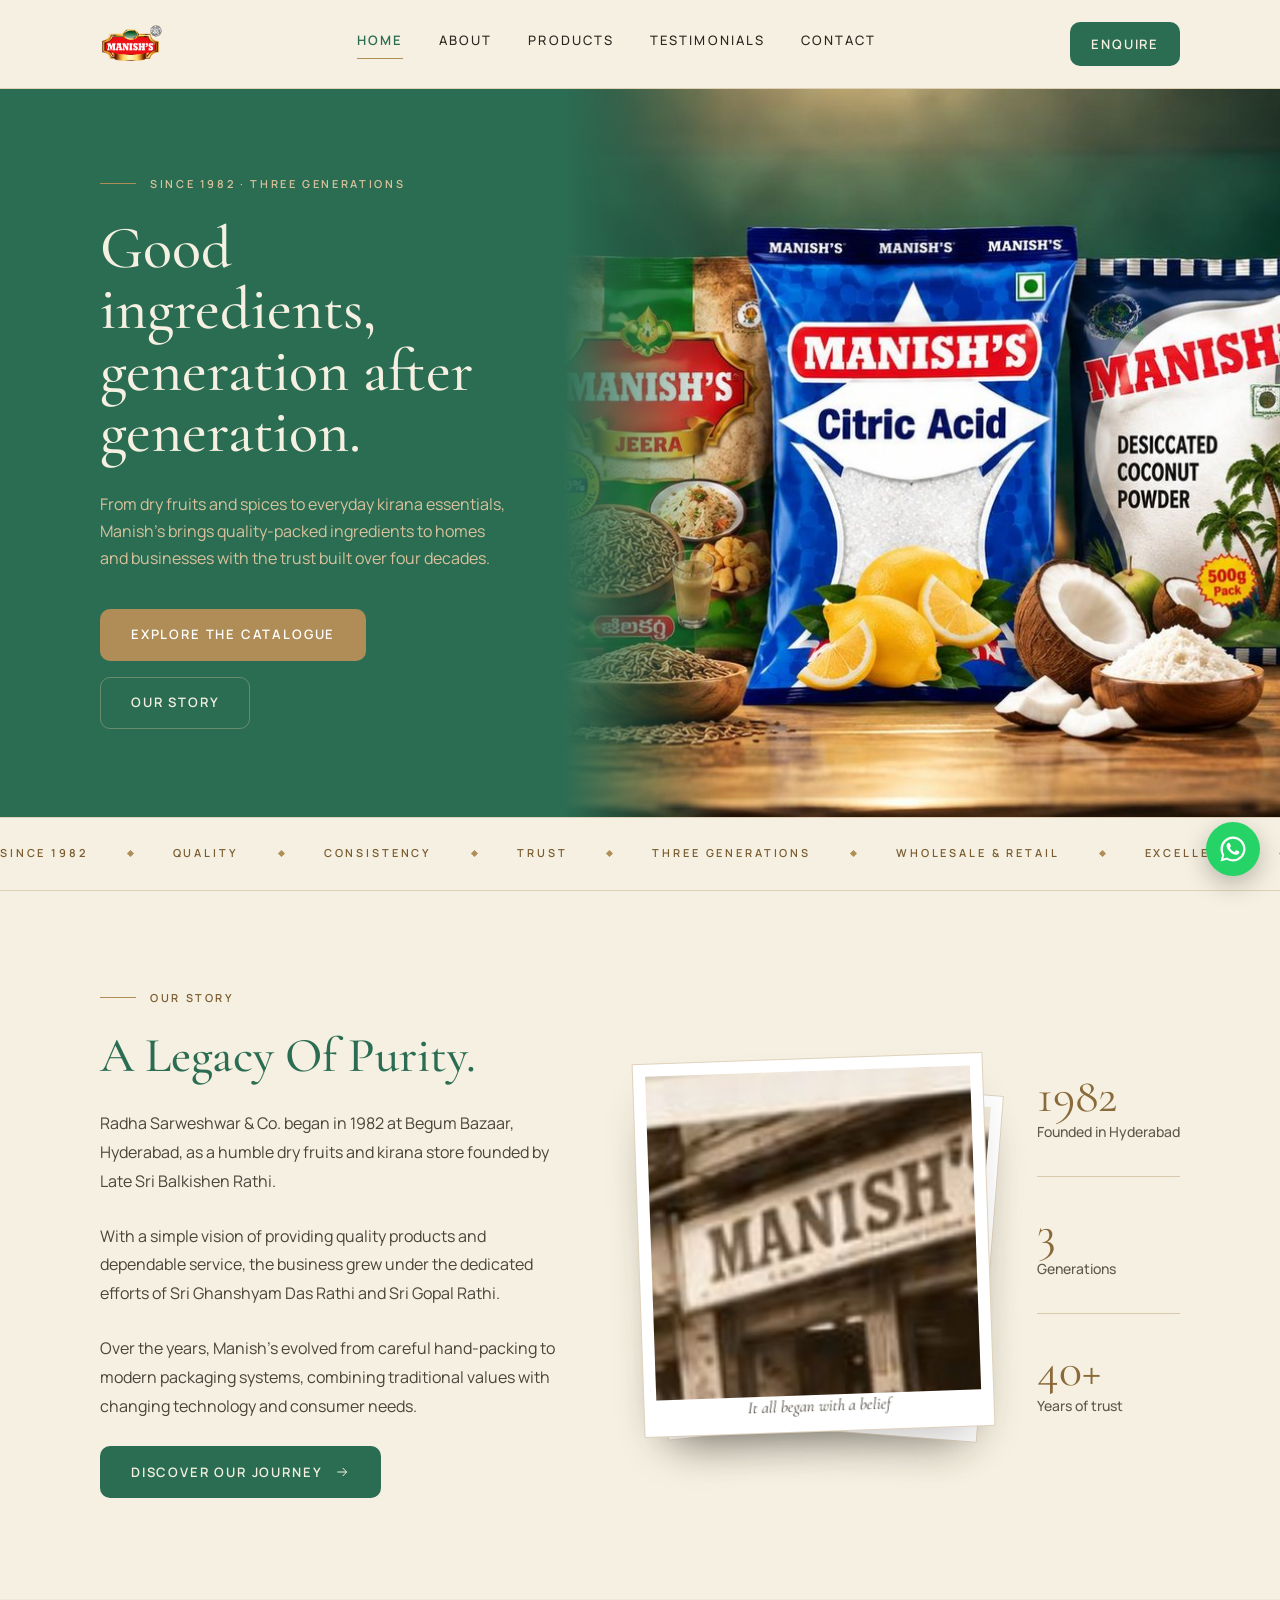
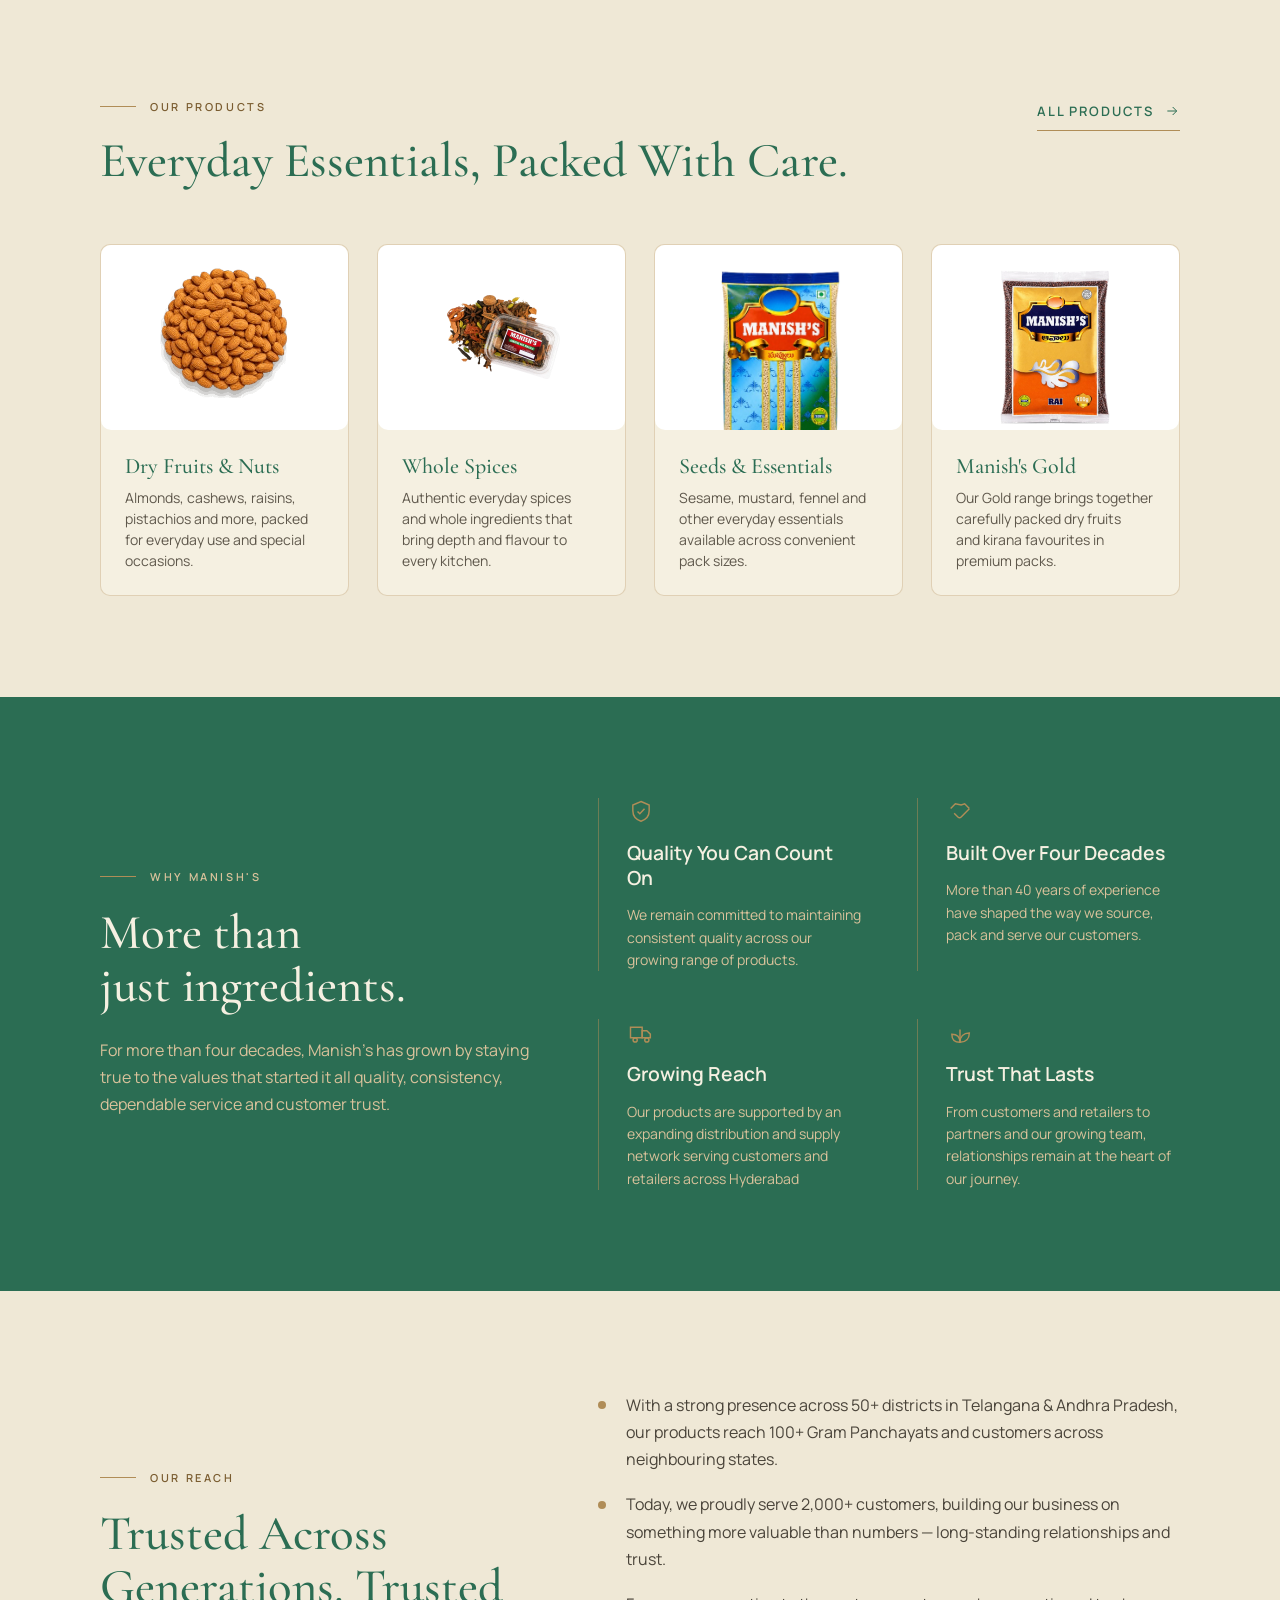
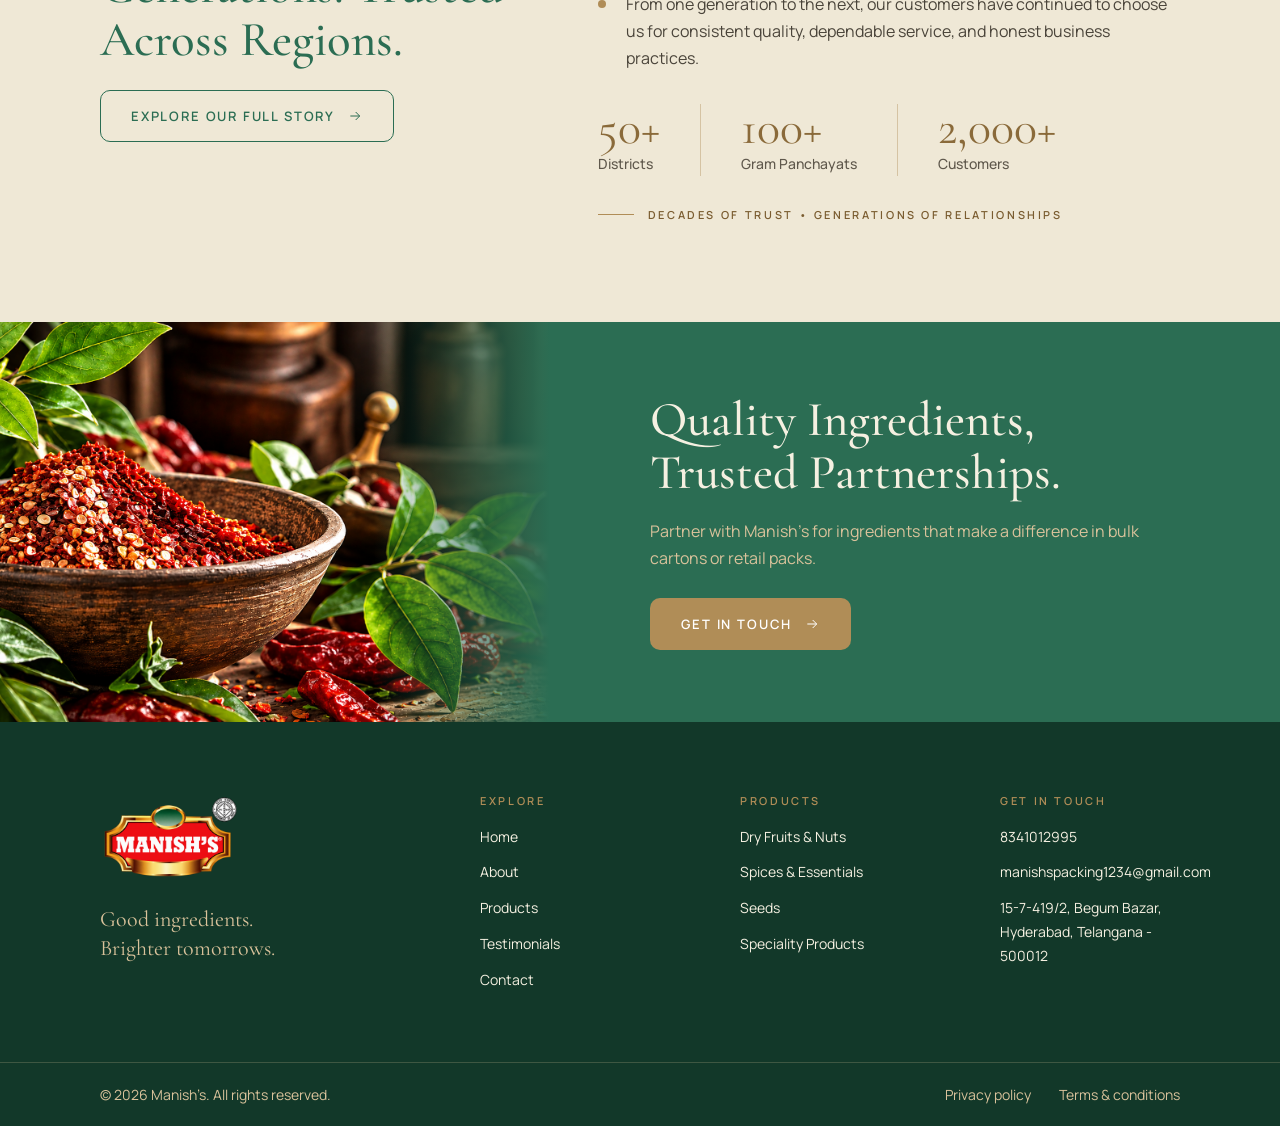
==== commit 809b166f: "update" ====
--- a/index.html
+++ b/index.html
@@ -114,7 +114,7 @@
       </div>
       <a class="link-arrow" href="products.html">All products <svg width="16" height="16" viewBox="0 0 24 24" fill="none" stroke="currentColor" stroke-width="1.5" aria-hidden="true"><path d="M5 12h14M13 6l6 6-6 6"/></svg></a>
     </div>
-    <div class="grid grid--5 grid--cat2 reveal">
+    <div class="grid grid--4 grid--cat2 reveal">
       <a class="cat-card" href="products.html#dry-fruits-nuts">
         <div class="cat-card__media"><img class="is-cutout" src="assets/img/p-almonds.png" alt="Whole almonds" loading="lazy"></div>
         <div class="cat-card__body"><h4>Dry Fruits & Nuts</h4><p>Almonds, cashews, raisins, pistachios and more, packed for everyday use and special occasions.</p></div>
@@ -128,10 +128,6 @@
         <div class="cat-card__body"><h4>Seeds & Essentials</h4><p>Sesame, mustard, fennel and other everyday essentials available across convenient pack sizes.</p></div>
       </a>
       <a class="cat-card" href="products.html#speciality">
-        <div class="cat-card__media"><img src="assets/img/hero-packs.jpg" alt="A lineup of Manish's kirana essentials packs" loading="lazy"></div>
-        <div class="cat-card__body"><h4>Kirana Essentials</h4><p>A wide range of ingredients and pantry essentials for homes, retailers and businesses.</p></div>
-      </a>
-       <a class="cat-card" href="products.html#speciality">
         <div class="cat-card__media"><img class="is-cutout" src="assets/img/Front_Rai-removebg-preview.png" alt="Manish's Gold range pack" loading="lazy"></div>
         <div class="cat-card__body"><h4>Manish's Gold</h4><p>Our Gold range brings together carefully packed dry fruits and kirana favourites in premium packs.</p></div>
       </a>
--- a/assets/css/style.css
+++ b/assets/css/style.css
@@ -252,7 +252,7 @@
 }
 @media (min-width: 48rem) { .footer__bar { flex-direction: row; align-items: center; justify-content: space-between; } }
 .footer__bar a { color: var(--pale-gold); }
-.footer__legal { display: flex; gap: 1.75rem; }
+.footer__legal { display: flex; flex-wrap: wrap; gap: 0.75rem 1.75rem; }
 
 /* 5 ─── page blocks ─────────────────────────────────────────────────────── */
 
@@ -261,7 +261,7 @@
 @media (min-width: 64rem) { .hero { grid-template-columns: 44% 1fr; align-items: stretch; min-height: 42rem; } }
 .hero__text { padding: clamp(2.5rem, 1.5rem + 5vw, 6rem) var(--gutter); display: flex; flex-direction: column; justify-content: center; gap: 1.75rem; order: 2; }
 @media (min-width: 64rem) { .hero__text { order: 1; padding-right: 3.5rem; margin-left: auto; max-width: 40rem; } }
-.hero__text h1 { color: var(--ivory); font-size: 60px; }
+.hero__text h1 { color: var(--ivory); font-size: clamp(2.25rem, 1.6rem + 3vw, 3.75rem); }
 .hero__lede { max-width: 30rem; }
 .hero__actions { display: flex; flex-wrap: wrap; gap: 1rem; margin-top: 0.5rem; }
 .hero__media { position: relative; order: 1; overflow: hidden; min-height: 15rem; }
@@ -273,10 +273,6 @@
     background: linear-gradient(to right, var(--emerald), rgba(30, 88, 65, 0));
   }
 }
-@media (max-width : 780px){
-  .hero__text h1 { color: var(--ivory); font-size: 40px; }
-}
-
 /* page header */
 .page-head { padding-block: clamp(2.5rem, 1.5rem + 4vw, 6.25rem) 0; }
 .page-head__inner { display: grid; gap: 1.5rem; }
@@ -380,7 +376,7 @@
   .cat-card__media { width: 38%; flex-shrink: 0; aspect-ratio: auto; }
   .cat-card__media img.is-cutout { width: 78%; }
   .cat-card__body { justify-content: center; padding: 1.125rem 1.25rem; }
-  .cat-card__body h3 { font-size: 1.625rem; }
+  .cat-card__body h4 { font-size: 1.625rem; white-space: normal; }
 
   /* the homepage category grid sits two-up even on a phone, so its cards stay
      upright (photo over text) rather than the horizontal row used elsewhere */
@@ -388,18 +384,30 @@
   .grid--cat2 .cat-card__media { width: auto; flex-shrink: initial; aspect-ratio: 4 / 3; }
   .grid--cat2 .cat-card__media img.is-cutout { max-width: 62%; max-height: 82%; }
   .grid--cat2 .cat-card__body { justify-content: flex-start; padding: 1rem 1.125rem 1.25rem; gap: 0.375rem; }
-  .grid--cat2 .cat-card__body h3 { font-size: 1.1875rem; }
+  .grid--cat2 .cat-card__body h4 { font-size: 1.1875rem; white-space: normal; overflow: visible; text-overflow: clip; }
   .grid--cat2 .cat-card__body p { font-size: 0.8125rem; }
 
   /* the catalogue page's per-category grid sits two-up on a phone too, so give
      the product cards a compact size to match instead of the full-width card */
-  .grid--cat2 .product-card__media { padding: 0.75rem; }
-  .grid--cat2 .product-card__body { padding: 0.875rem 0.875rem 1rem; gap: 0.25rem; }
-  .grid--cat2 .product-card__body h3 { font-size: 1.125rem; }
-  .grid--cat2 .product-card__body p { font-size: 0.75rem; }
-  .grid--cat2 .product-card__foot { font-size: 0.6875rem; flex-wrap: wrap; row-gap: 0.25rem; }
-  .grid--cat2 .chip { font-size: 0.5625rem; left: 0.625rem; top: 0.625rem; }
-  .grid--cat2 .placeholder { min-height: 8rem; padding: 1rem; }
+  .grid--cat2 { row-gap: 1.75rem; column-gap: 0.85rem; }
+  .grid--cat2 .product-card__media {
+    display: flex; flex-direction: column; aspect-ratio: auto;
+    padding: 0.75rem 0.75rem 0.5rem; gap: 0.375rem;
+  }
+  .grid--cat2 .product-card__media img {
+    position: static; order: 2; inset: auto;
+    width: 100%; height: auto; aspect-ratio: 4 / 3.6;
+  }
+  .grid--cat2 .product-card__media .chip {
+    position: static; order: 1; left: auto; top: auto;
+    padding: 0; background: none;
+  }
+  .grid--cat2 .product-card__body { padding: 0.25rem 1rem 1.125rem; gap: 0.3rem; }
+  .grid--cat2 .product-card__body h3 { font-size: 1.25rem; }
+  .grid--cat2 .product-card__body p { font-size: 0.8125rem; }
+  .grid--cat2 .product-card__foot { font-size: 0.75rem; flex-wrap: wrap; row-gap: 0.25rem; }
+  .grid--cat2 .chip { font-size: 0.625rem; }
+  .grid--cat2 .placeholder { min-height: 9rem; padding: 1.125rem; }
 }
 
 /* product card */
@@ -501,8 +509,10 @@
 .pdp { display: grid; gap: clamp(2rem, 1rem + 4vw, 5rem); align-items: start; }
 @media (min-width: 64rem) { .pdp { grid-template-columns: 42% 1fr; } }
 .pdp__gallery { display: flex; flex-direction: row-reverse; gap: 0.75rem; }
-.pdp__figure { flex: 1; min-width: 0; background: transparent; border: none; display: grid; place-items: center; padding: 1rem; aspect-ratio: 7 / 6; max-height: 320px; }
-.pdp__figure img { max-height: 80%; max-width: 100%; width: auto; object-fit: contain; }
+.pdp__figure { flex: 1; min-width: 0; background: transparent; border: none; display: grid; place-items: center; padding: 1rem; }
+/* cap the image height directly (not via % of the box) so tall pack shots can never spill over the text below */
+.pdp__figure .placeholder--media { min-height: 14rem; }
+.pdp__figure img { display: block; width: auto; height: auto; max-width: 100%; max-height: min(20rem, 55vh); object-fit: contain; }
 
 .pdp__thumbs { display: flex; flex-direction: column; gap: 0.75rem; flex-shrink: 0; }
 .pdp__thumb { width: 4rem; height: 4rem; padding: 0.35rem; border: 1px solid var(--rule); border-radius: 0.5rem; background: var(--white); display: grid; place-items: center; cursor: pointer; overflow: hidden; flex-shrink: 0; transition: border-color 0.15s ease; }
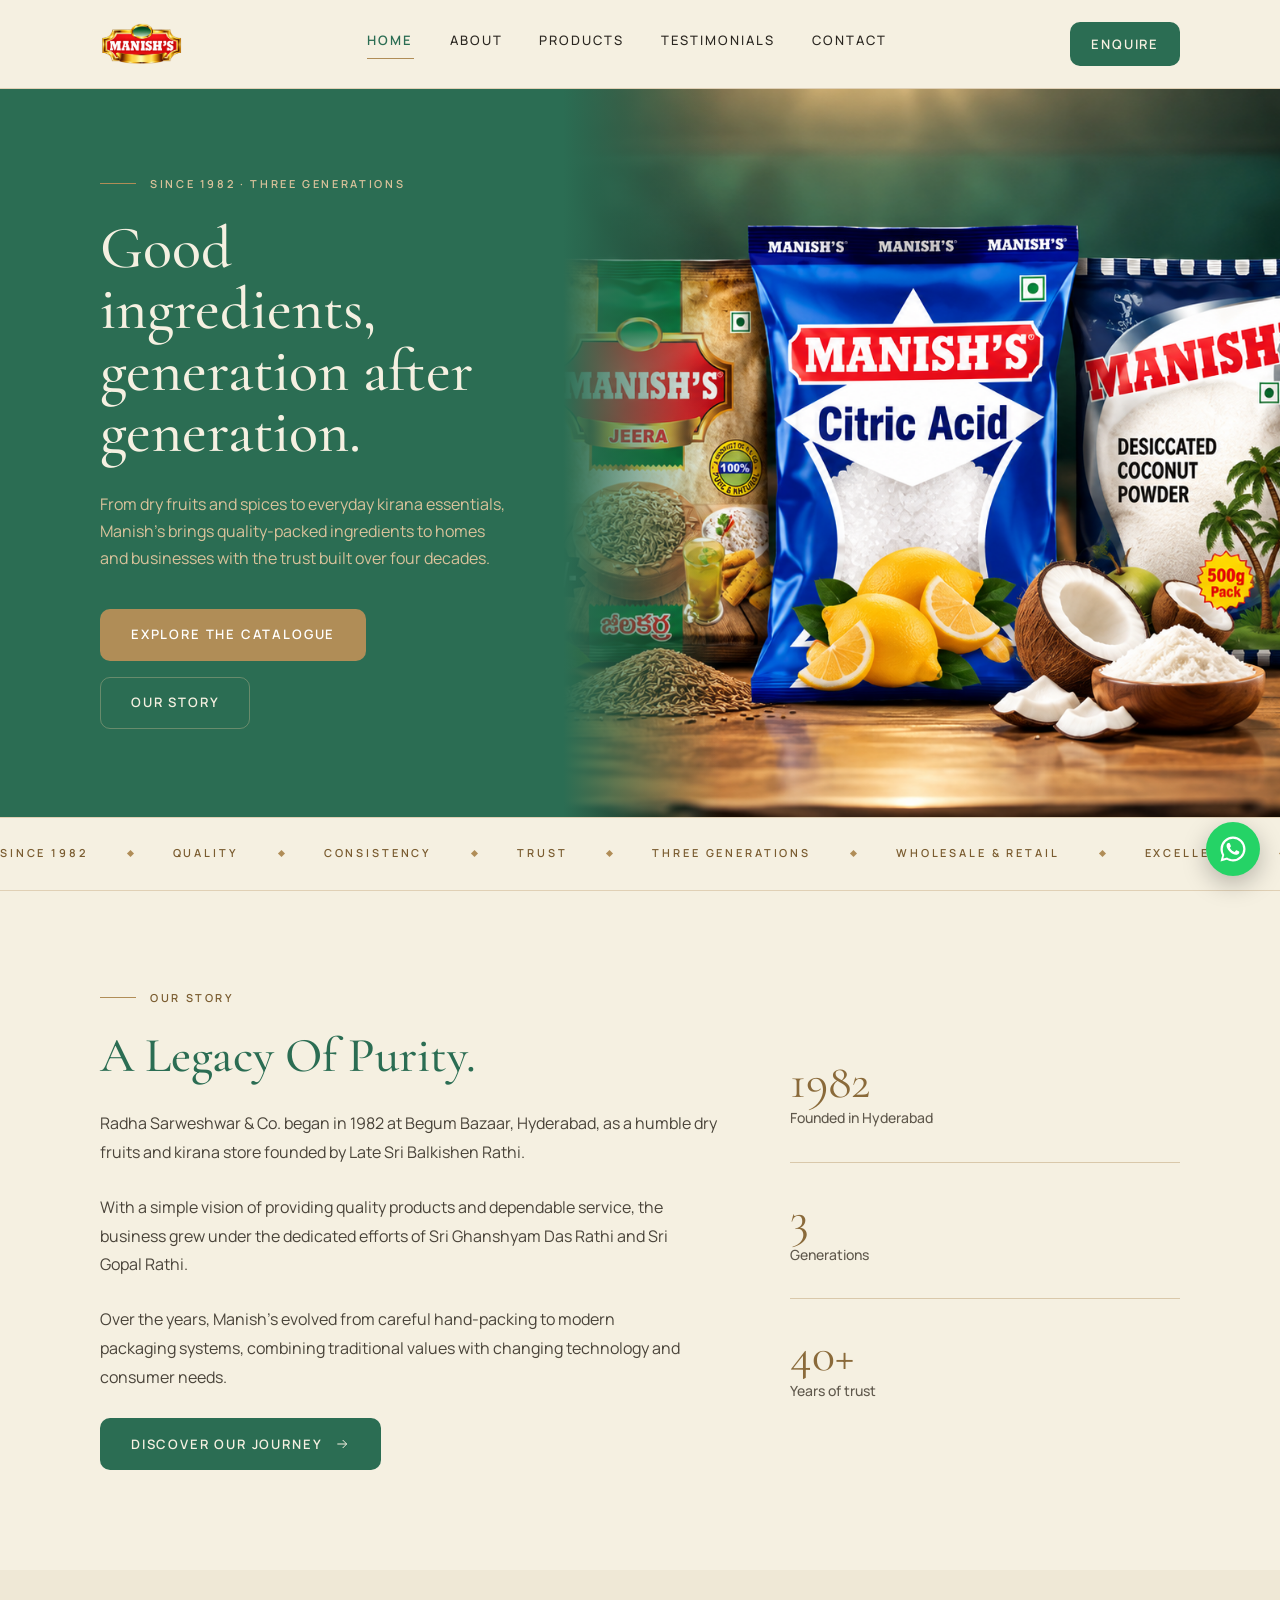
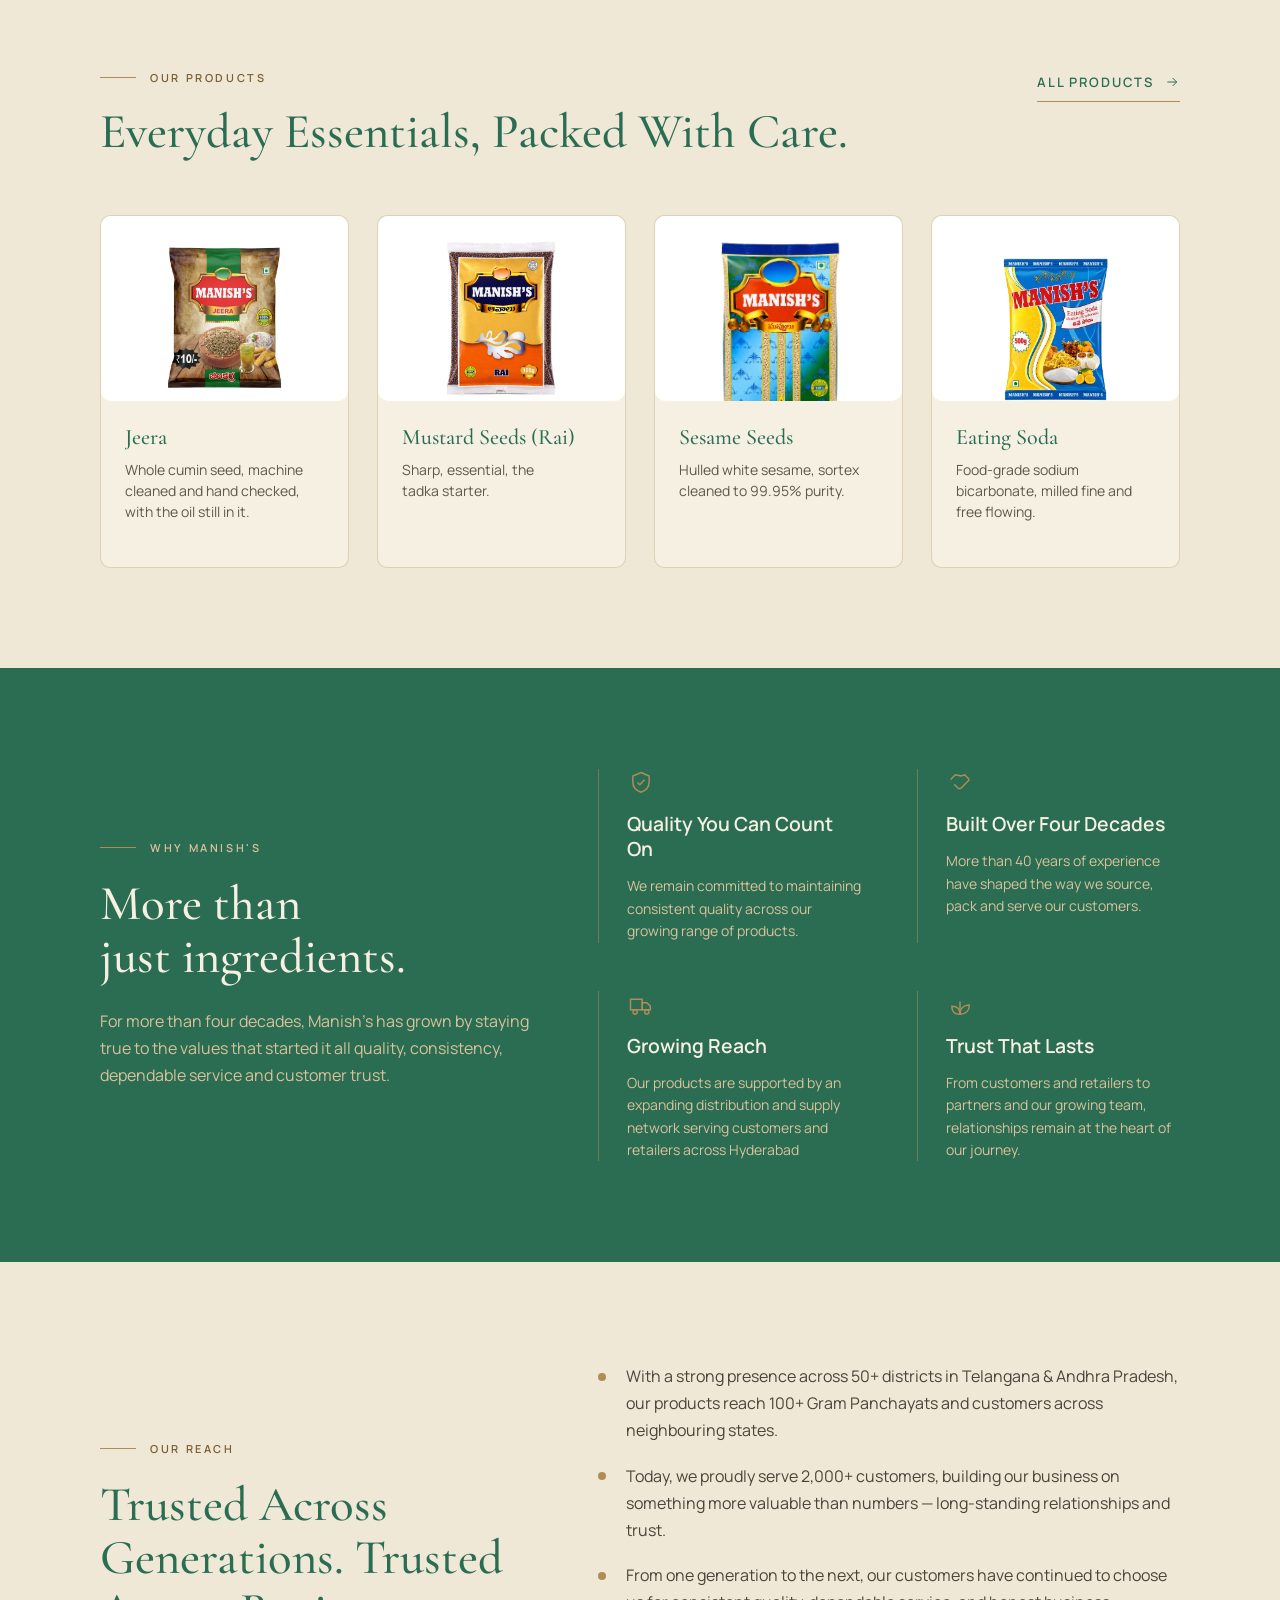
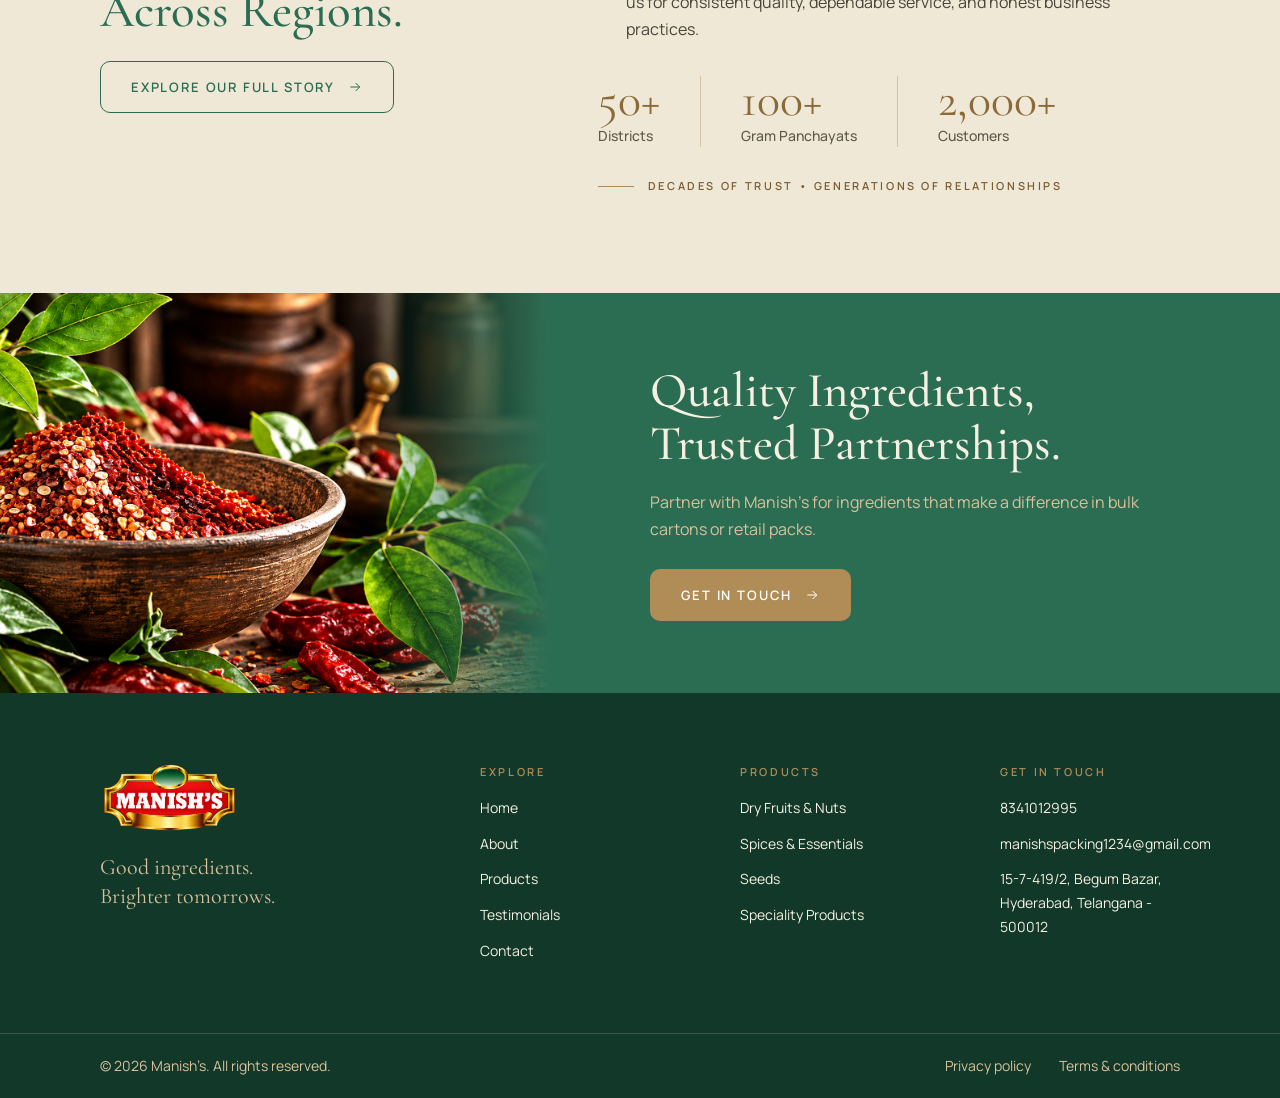
==== commit d0ca64c9: "update" ====
--- a/index.html
+++ b/index.html
@@ -60,14 +60,14 @@
     </div>
   </div>
   <div class="hero__media">
-    <img src="assets/img/hero-packs.jpg" alt="The Manish's range of packaged ingredients" width="1400" height="723" fetchpriority="high">
+    <img src="assets/img/hero-packs.png" alt="The Manish's range of packaged ingredients" width="1400" height="723" fetchpriority="high">
   </div>
 </section>
 
 <div class="marquee" aria-hidden="true"><div class="marquee__track"><div class="marquee__group"><span class="marquee__item">SINCE 1982</span><span class="marquee__item">QUALITY</span><span class="marquee__item">CONSISTENCY</span><span class="marquee__item">TRUST</span><span class="marquee__item">THREE GENERATIONS</span><span class="marquee__item">WHOLESALE & RETAIL</span><span class="marquee__item">EXCELLENCE</span></div><div class="marquee__group"><span class="marquee__item">SINCE 1982</span><span class="marquee__item">QUALITY</span><span class="marquee__item">CONSISTENCY</span><span class="marquee__item">TRUST</span><span class="marquee__item">THREE GENERATIONS</span><span class="marquee__item">WHOLESALE & RETAIL</span><span class="marquee__item">EXCELLENCE</span></div></div></div>
 
 <section class="section">
-  <div class="container split split--reverse reveal" style="--split:1fr 1.15fr">
+  <div class="container split split--reverse reveal" style="--split:1.6fr 1fr">
     <div class="stack" style="--gap:1.625rem">
       <p class="eyebrow">Our story</p>
       <h2>A Legacy Of Purity.</h2>
@@ -78,22 +78,7 @@
 <p style="color:var(--ink-soft);line-height:1.8">Over the years, Manish’s evolved from careful hand-packing to modern packaging systems, combining traditional values with changing technology and consumer needs.</p>
       <a class="btn btn--primary" href="about.html" style="align-self:flex-start">Discover Our Journey <svg width="16" height="16" viewBox="0 0 24 24" fill="none" stroke="currentColor" stroke-width="1.5" aria-hidden="true"><path d="M5 12h14M13 6l6 6-6 6"/></svg></a>
     </div>
-    <div class="split" style="--split:1fr auto;gap:3rem">
-      <div class="photo-stack" data-photo-stack role="group" aria-label="Photographs from the Manish's story">
-        <figure class="photo-stack__item" data-stack-item>
-          <img src="assets/img/heritage-shop.jpg" alt="The original Manish's shopfront in Begum Bazaar" loading="lazy">
-          <figcaption>It all began with a belief</figcaption>
-        </figure>
-        <figure class="photo-stack__item" data-stack-item>
-          <img src="assets/img/journey-1.jpg" alt="The shopfront in its early years" loading="lazy">
-        </figure>
-        <figure class="photo-stack__item" data-stack-item>
-          <img src="assets/img/journey-4.jpg" alt="Inside the store today" loading="lazy">
-        </figure>
-        <figure class="photo-stack__item" data-stack-item>
-          <img src="assets/img/journey-3.jpg" alt="Three generations of the family" loading="lazy">
-        </figure>
-      </div>
+    <div class="home-story-stats">
       <div class="stats" style="flex-direction:column;gap:2rem">
         <div class="stat"><span class="stat__num">1982</span><span class="stat__label">Founded in Hyderabad</span></div>
         <hr class="hr-gold">
@@ -115,21 +100,21 @@
       <a class="link-arrow" href="products.html">All products <svg width="16" height="16" viewBox="0 0 24 24" fill="none" stroke="currentColor" stroke-width="1.5" aria-hidden="true"><path d="M5 12h14M13 6l6 6-6 6"/></svg></a>
     </div>
     <div class="grid grid--4 grid--cat2 reveal">
-      <a class="cat-card" href="products.html#dry-fruits-nuts">
-        <div class="cat-card__media"><img class="is-cutout" src="assets/img/p-almonds.png" alt="Whole almonds" loading="lazy"></div>
-        <div class="cat-card__body"><h4>Dry Fruits & Nuts</h4><p>Almonds, cashews, raisins, pistachios and more, packed for everyday use and special occasions.</p></div>
-      </a>
-      <a class="cat-card" href="products.html#seeds">
-        <div class="cat-card__media"><img class="is-cutout" src="assets/img/Mix_Masala_Open-removebg-preview.png" alt="Manish's whole spice mix pack" loading="lazy"></div>
-        <div class="cat-card__body"><h4>Whole Spices</h4><p>Authentic everyday spices and whole ingredients that bring depth and flavour to every kitchen.</p></div>
-      </a>
-      <a class="cat-card" href="products.html#spices-essentials">
+      <a class="cat-card" href="product.html?p=jeera" data-gated data-gate-label="from opening Jeera">
+        <div class="cat-card__media"><img class="is-cutout" src="assets/img/Front_jeera-removebg-preview.png" alt="Manish's jeera pack" loading="lazy"></div>
+        <div class="cat-card__body"><h4>Jeera</h4><p>Whole cumin seed, machine cleaned and hand checked, with the oil still in it.</p></div>
+      </a>
+      <a class="cat-card" href="product.html?p=mustard-seeds" data-gated data-gate-label="from opening Mustard Seeds (Rai)">
+        <div class="cat-card__media"><img class="is-cutout" src="assets/img/Front_Rai-removebg-preview.png" alt="Manish's mustard seeds (rai) pack" loading="lazy"></div>
+        <div class="cat-card__body"><h4>Mustard Seeds (Rai)</h4><p>Sharp, essential, the tadka starter.</p></div>
+      </a>
+      <a class="cat-card" href="product.html?p=sesame-seeds" data-gated data-gate-label="from opening Sesame Seeds">
         <div class="cat-card__media"><img class="is-cutout" src="assets/img/Front_Sesame-removebg-preview.png" alt="Manish's sesame seeds pack" loading="lazy"></div>
-        <div class="cat-card__body"><h4>Seeds & Essentials</h4><p>Sesame, mustard, fennel and other everyday essentials available across convenient pack sizes.</p></div>
-      </a>
-      <a class="cat-card" href="products.html#speciality">
-        <div class="cat-card__media"><img class="is-cutout" src="assets/img/Front_Rai-removebg-preview.png" alt="Manish's Gold range pack" loading="lazy"></div>
-        <div class="cat-card__body"><h4>Manish's Gold</h4><p>Our Gold range brings together carefully packed dry fruits and kirana favourites in premium packs.</p></div>
+        <div class="cat-card__body"><h4>Sesame Seeds</h4><p>Hulled white sesame, sortex cleaned to 99.95% purity.</p></div>
+      </a>
+      <a class="cat-card" href="product.html?p=eating-soda" data-gated data-gate-label="from opening Eating Soda">
+        <div class="cat-card__media"><img class="is-cutout" src="assets/img/Front_Eating_soda-removebg-preview.png" alt="Manish's eating soda pack" loading="lazy"></div>
+        <div class="cat-card__body"><h4>Eating Soda</h4><p>Food-grade sodium bicarbonate, milled fine and free flowing.</p></div>
       </a>
     </div>
   </div>
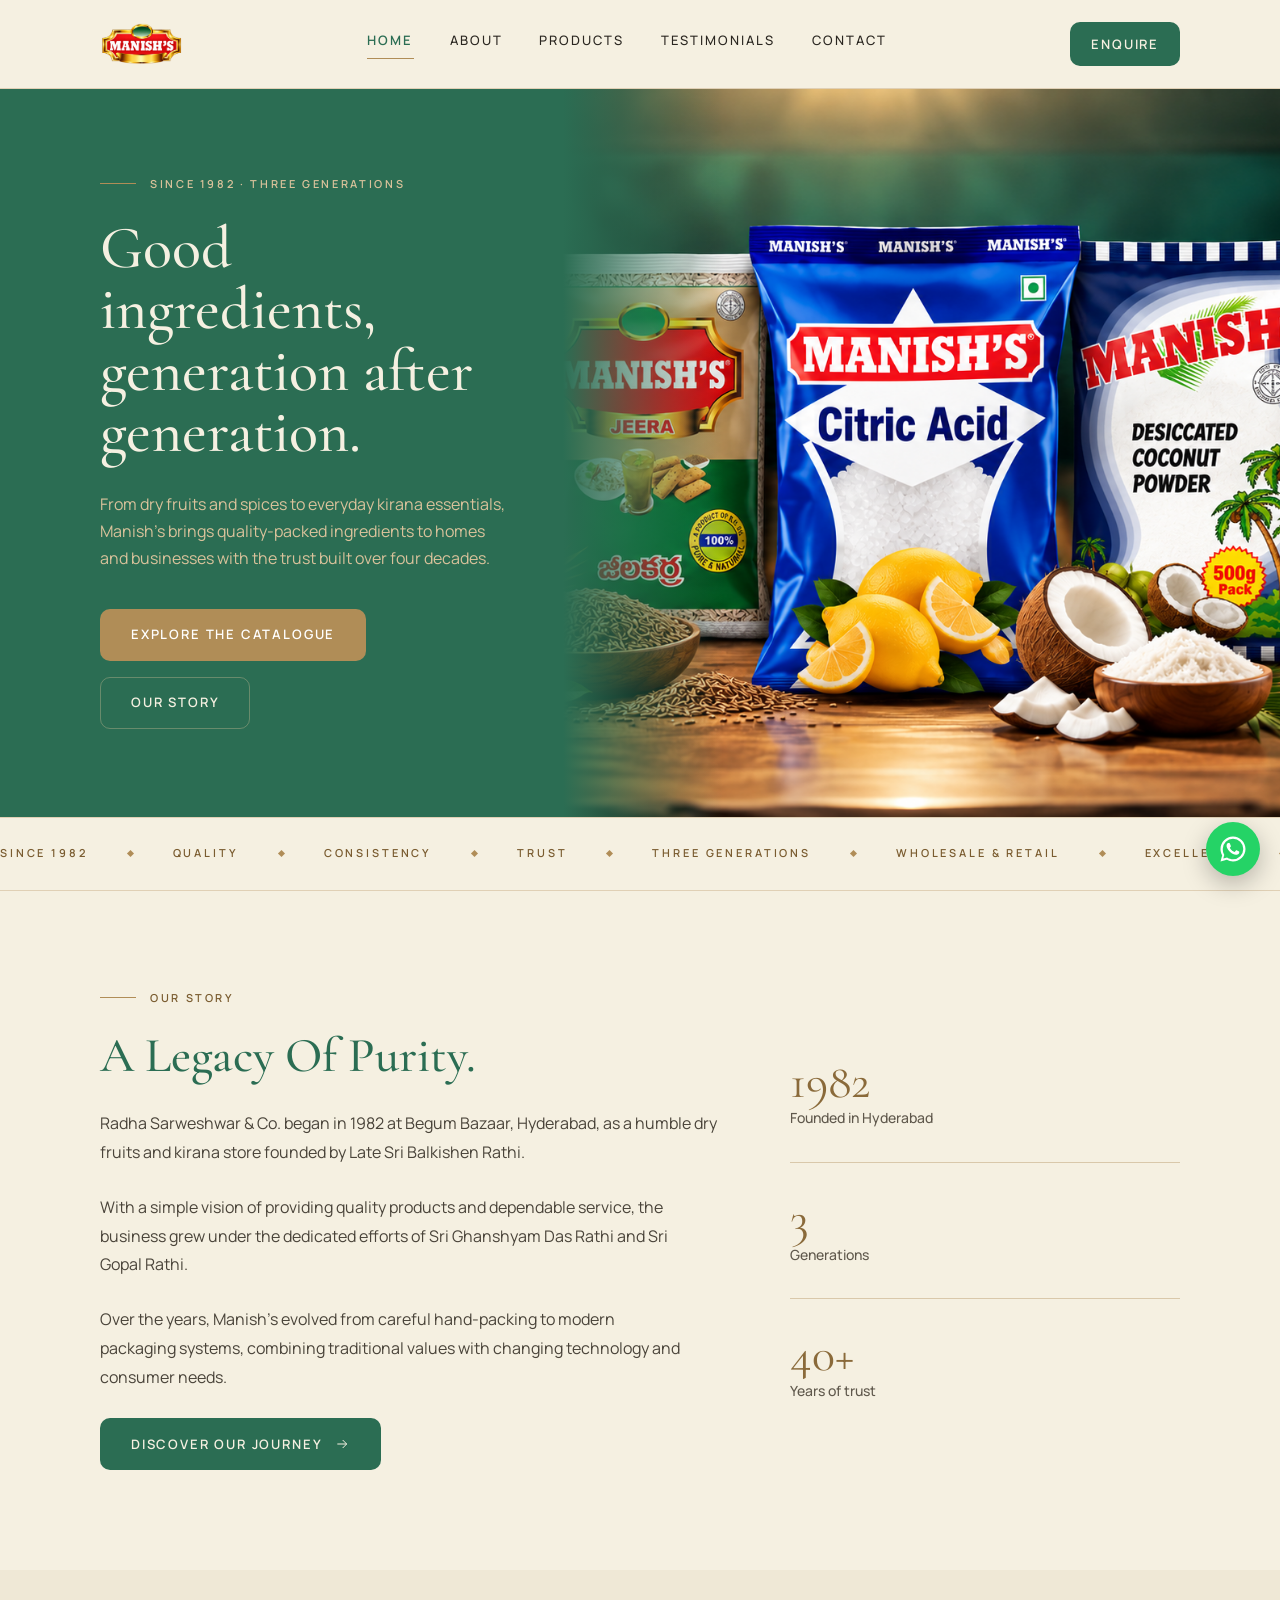
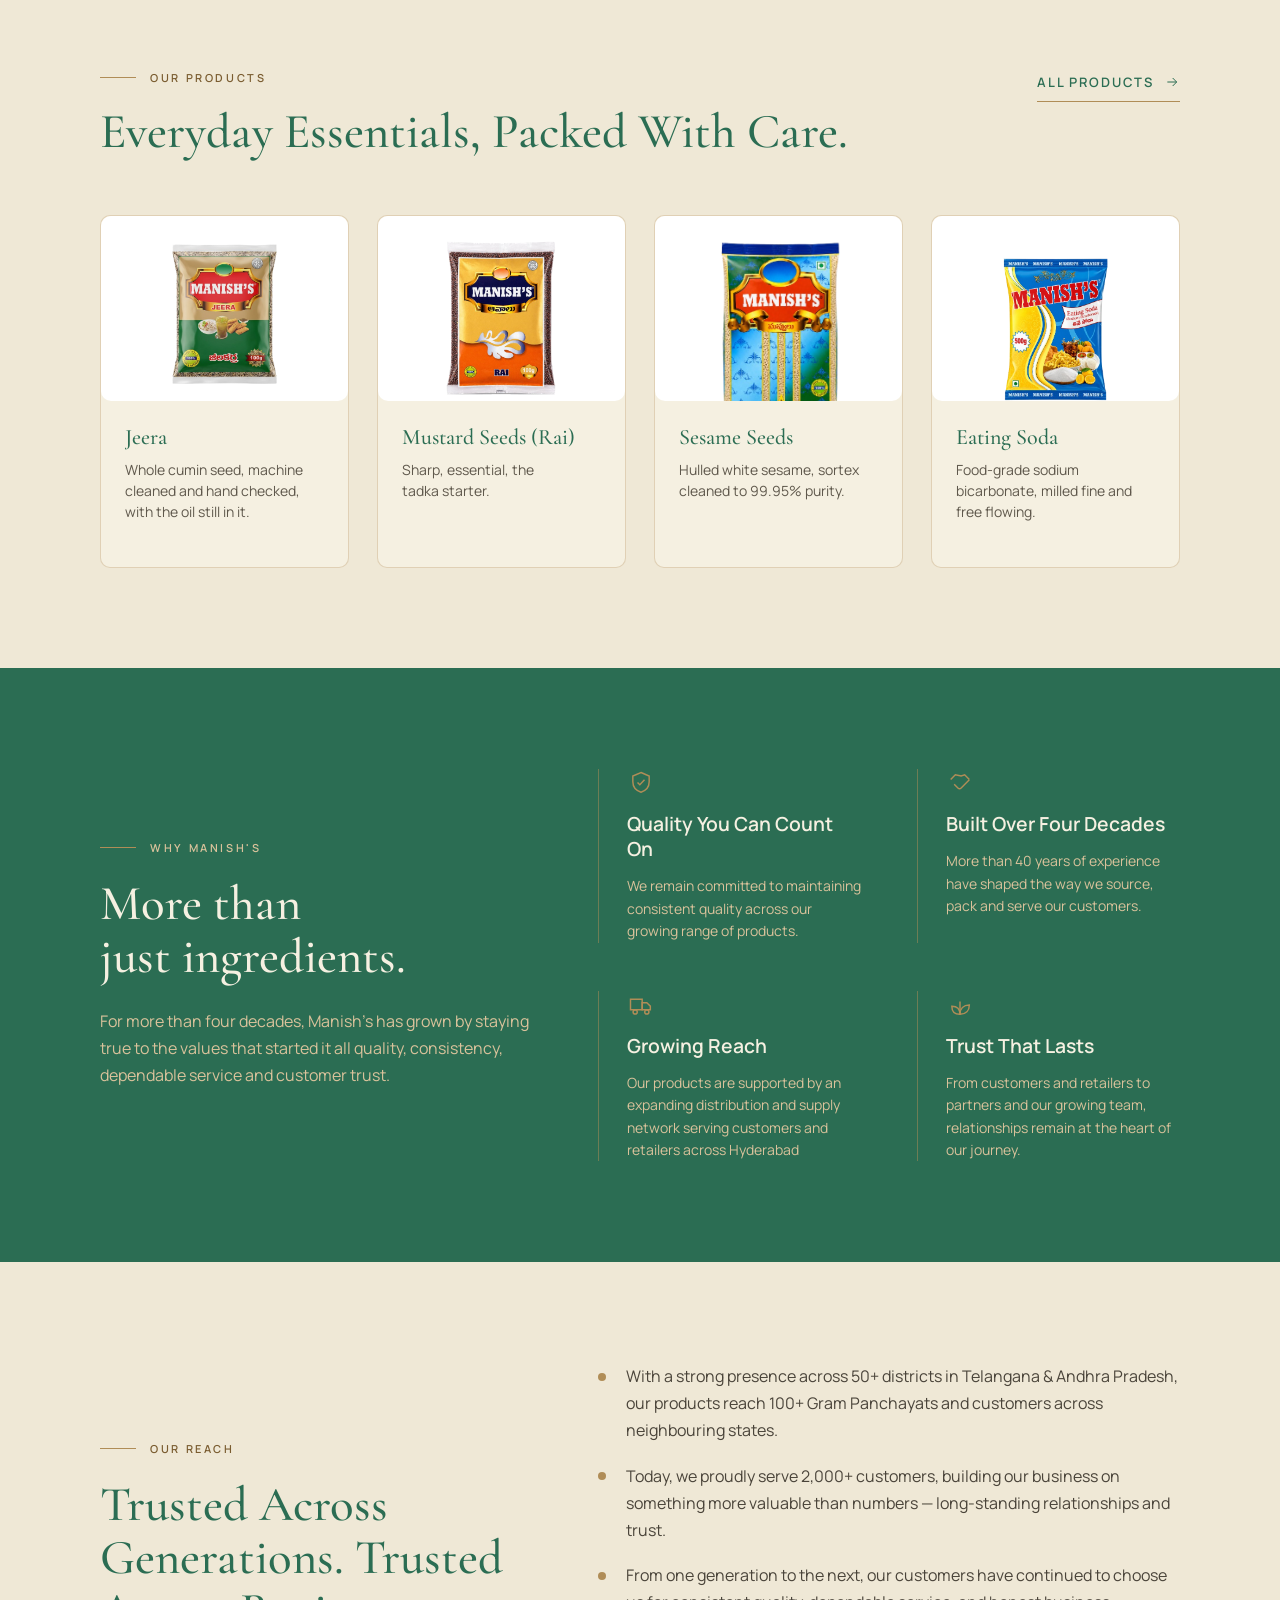
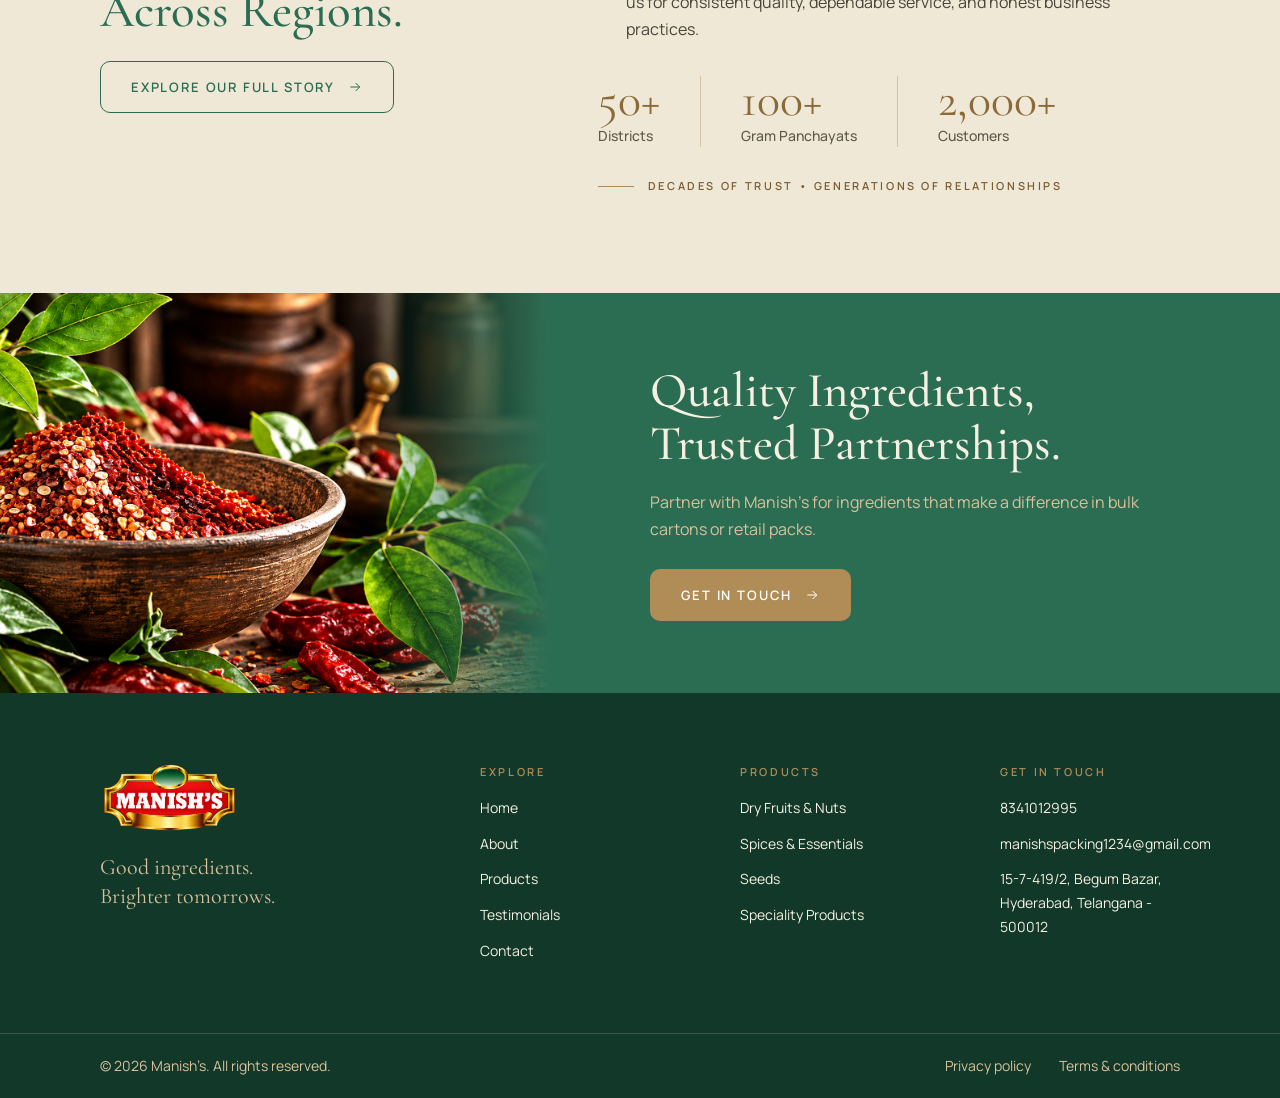
==== commit e379b250: "update" ====
--- a/index.html
+++ b/index.html
@@ -101,7 +101,7 @@
     </div>
     <div class="grid grid--4 grid--cat2 reveal">
       <a class="cat-card" href="product.html?p=jeera" data-gated data-gate-label="from opening Jeera">
-        <div class="cat-card__media"><img class="is-cutout" src="assets/img/Front_jeera-removebg-preview.png" alt="Manish's jeera pack" loading="lazy"></div>
+        <div class="cat-card__media"><img class="is-cutout" src="assets/img/Front_Jeera_2-removebg-preview.png" alt="Manish's jeera pack" loading="lazy"></div>
         <div class="cat-card__body"><h4>Jeera</h4><p>Whole cumin seed, machine cleaned and hand checked, with the oil still in it.</p></div>
       </a>
       <a class="cat-card" href="product.html?p=mustard-seeds" data-gated data-gate-label="from opening Mustard Seeds (Rai)">
--- a/assets/css/style.css
+++ b/assets/css/style.css
@@ -480,7 +480,16 @@
 /* values */
 .values { display: grid; gap: 1px; background: rgba(176, 141, 87, 0.4); grid-template-columns: repeat(2, minmax(0, 1fr)); }
 @media (min-width: 64rem) { .values { grid-template-columns: repeat(3, minmax(0, 1fr)); } }
-.value { background: var(--ivory-deep); padding: 1.375rem; min-height: 10rem; display: flex; flex-direction: column; justify-content: space-between; gap: 1rem; }
+.value { background: var(--ivory-deep); padding: 1.375rem; min-height: 10rem; display: flex; flex-direction: column; justify-content: flex-start; gap: 1rem; min-width: 0; }
+.value .stack { min-width: 0; }
+.value h4 { overflow-wrap: break-word; }
+/* mobile: headings + subheadings line up across both columns */
+@media (max-width: 47.99rem) {
+  .value { padding: 1rem; gap: 0.75rem; min-height: 0; }
+  .value .stack { --gap: 0.75rem !important; }
+  .value h4 { font-size: 1.05rem; line-height: 1.2; letter-spacing: 0.01em; text-align: left; text-wrap: wrap; min-height: 2.4em; /* reserve 2 lines so paragraphs start on the same line */ }
+  .value p { font-size: 0.8125rem; line-height: 1.5; }
+}
 .value__n { font-size: var(--fs-eyebrow); font-weight: 600; letter-spacing: 0.2em; text-transform: uppercase; color: var(--gold-text); }
 .value p { font-size: var(--fs-small); line-height: 1.5; color: var(--ink-muted); }
 .value--accent { background: var(--emerald); }
@@ -513,6 +522,13 @@
 /* cap the image height directly (not via % of the box) so tall pack shots can never spill over the text below */
 .pdp__figure .placeholder--media { min-height: 14rem; }
 .pdp__figure img { display: block; width: auto; height: auto; max-width: 100%; max-height: min(20rem, 55vh); object-fit: contain; }
+
+/* phones: keep the pack shot compact so the title and text sit right under it */
+@media (max-width: 39.99rem) {
+  .pdp__figure { padding: 0.5rem 0; }
+  .pdp__figure img { max-height: 13rem; max-width: 70%; }
+  .pdp__figure .placeholder--media { min-height: 10rem; }
+}
 
 .pdp__thumbs { display: flex; flex-direction: column; gap: 0.75rem; flex-shrink: 0; }
 .pdp__thumb { width: 4rem; height: 4rem; padding: 0.35rem; border: 1px solid var(--rule); border-radius: 0.5rem; background: var(--white); display: grid; place-items: center; cursor: pointer; overflow: hidden; flex-shrink: 0; transition: border-color 0.15s ease; }
